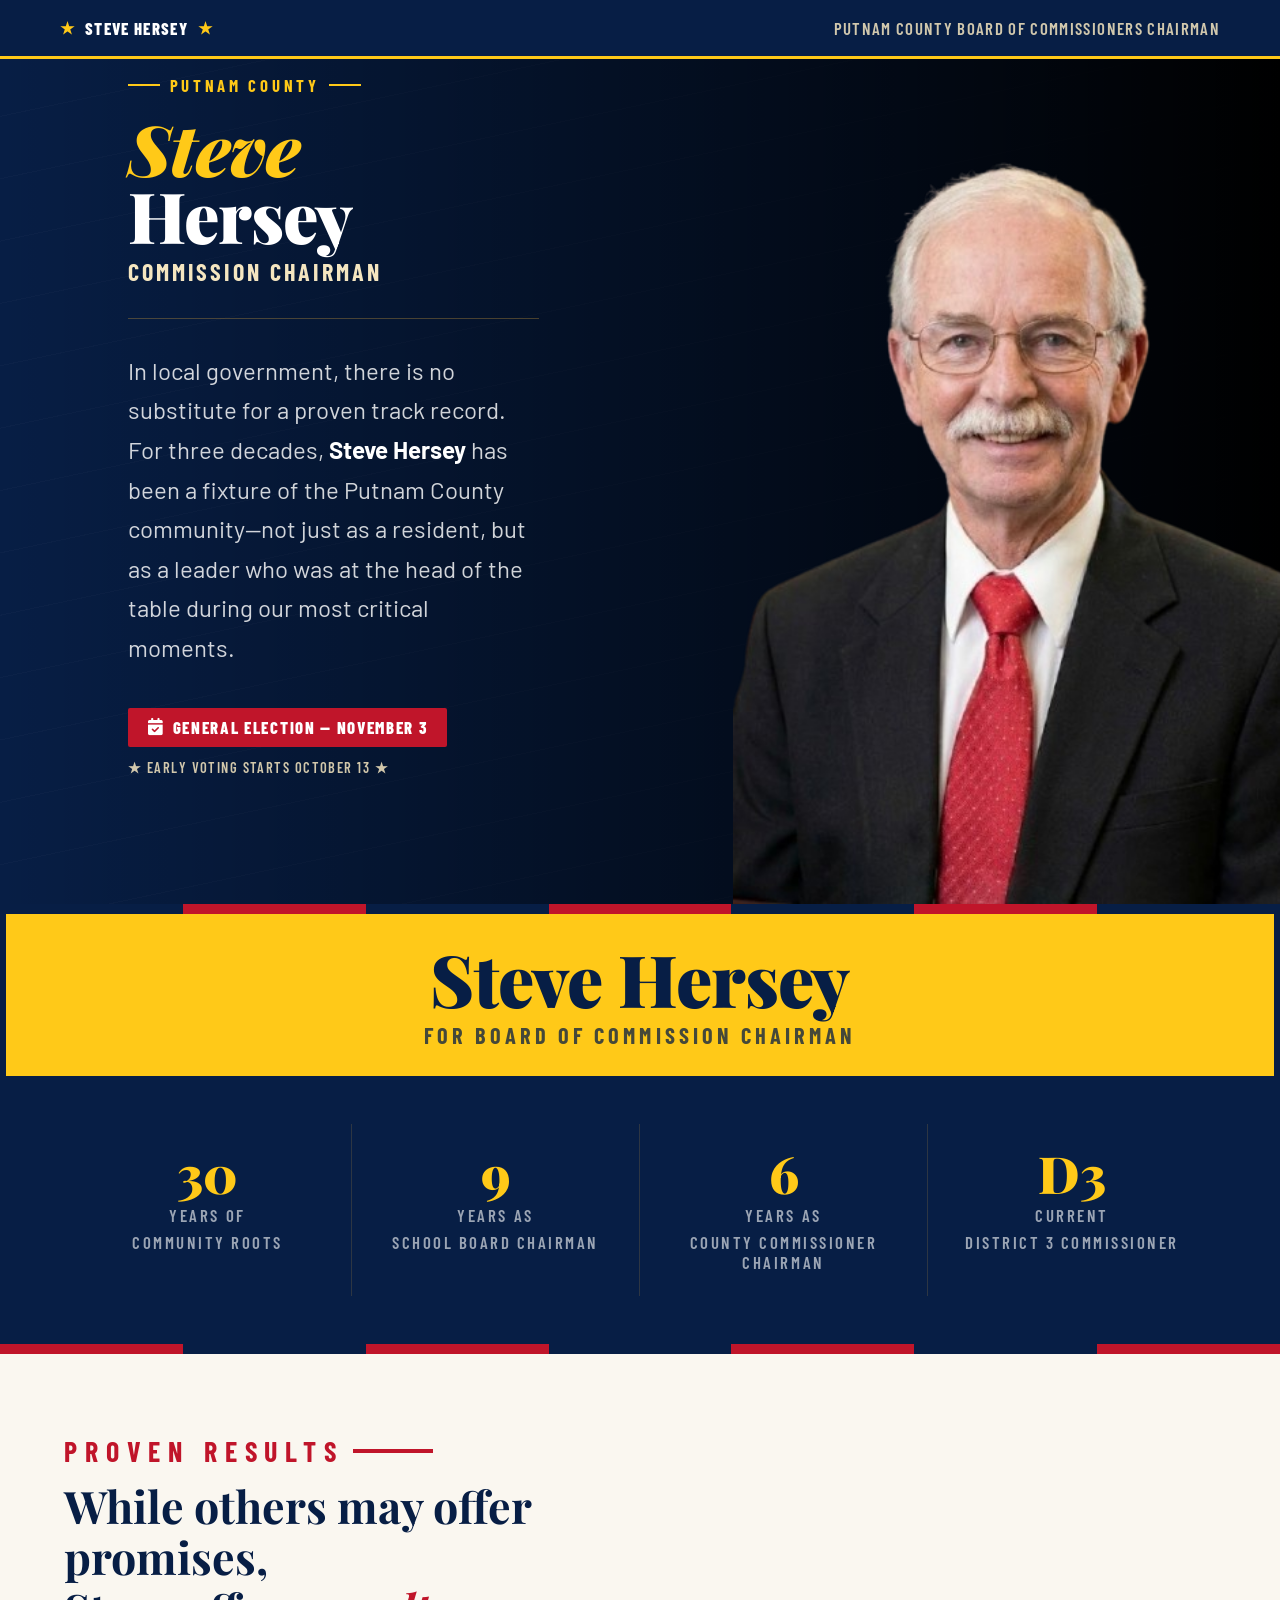
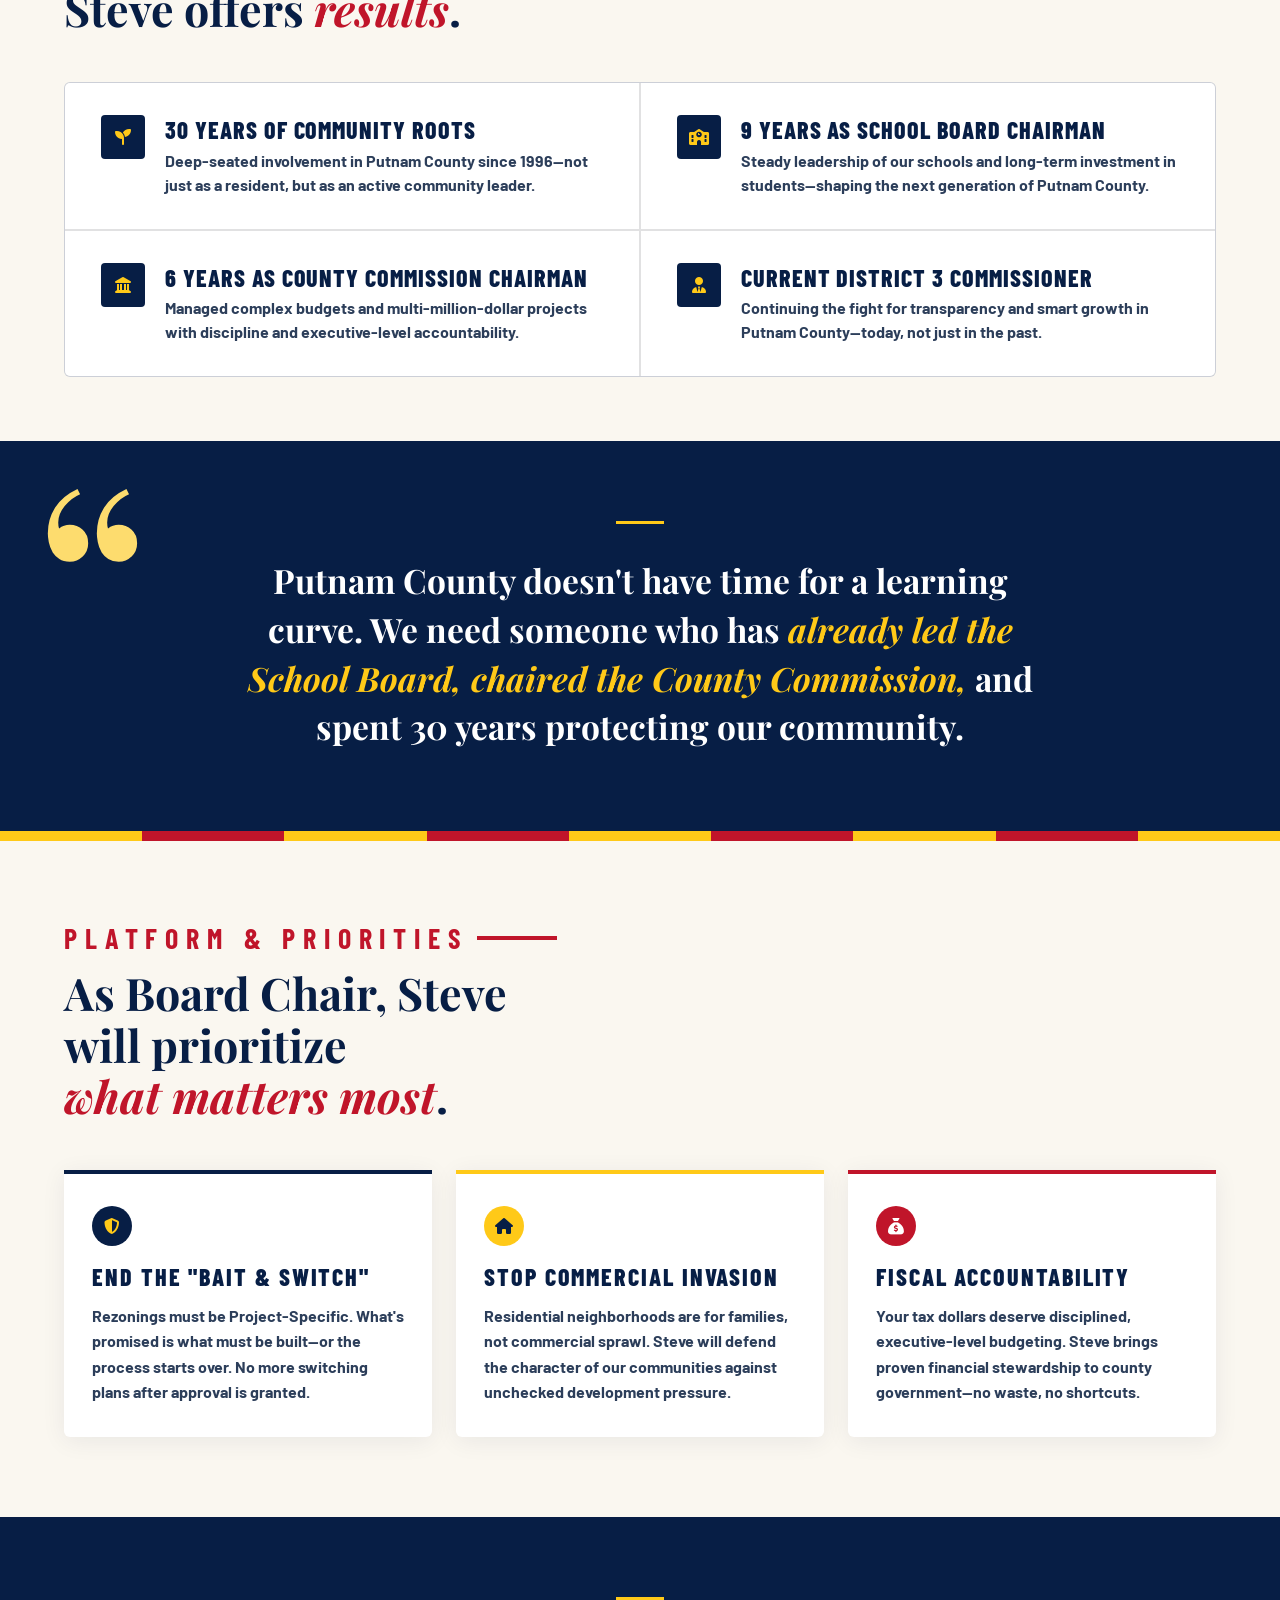
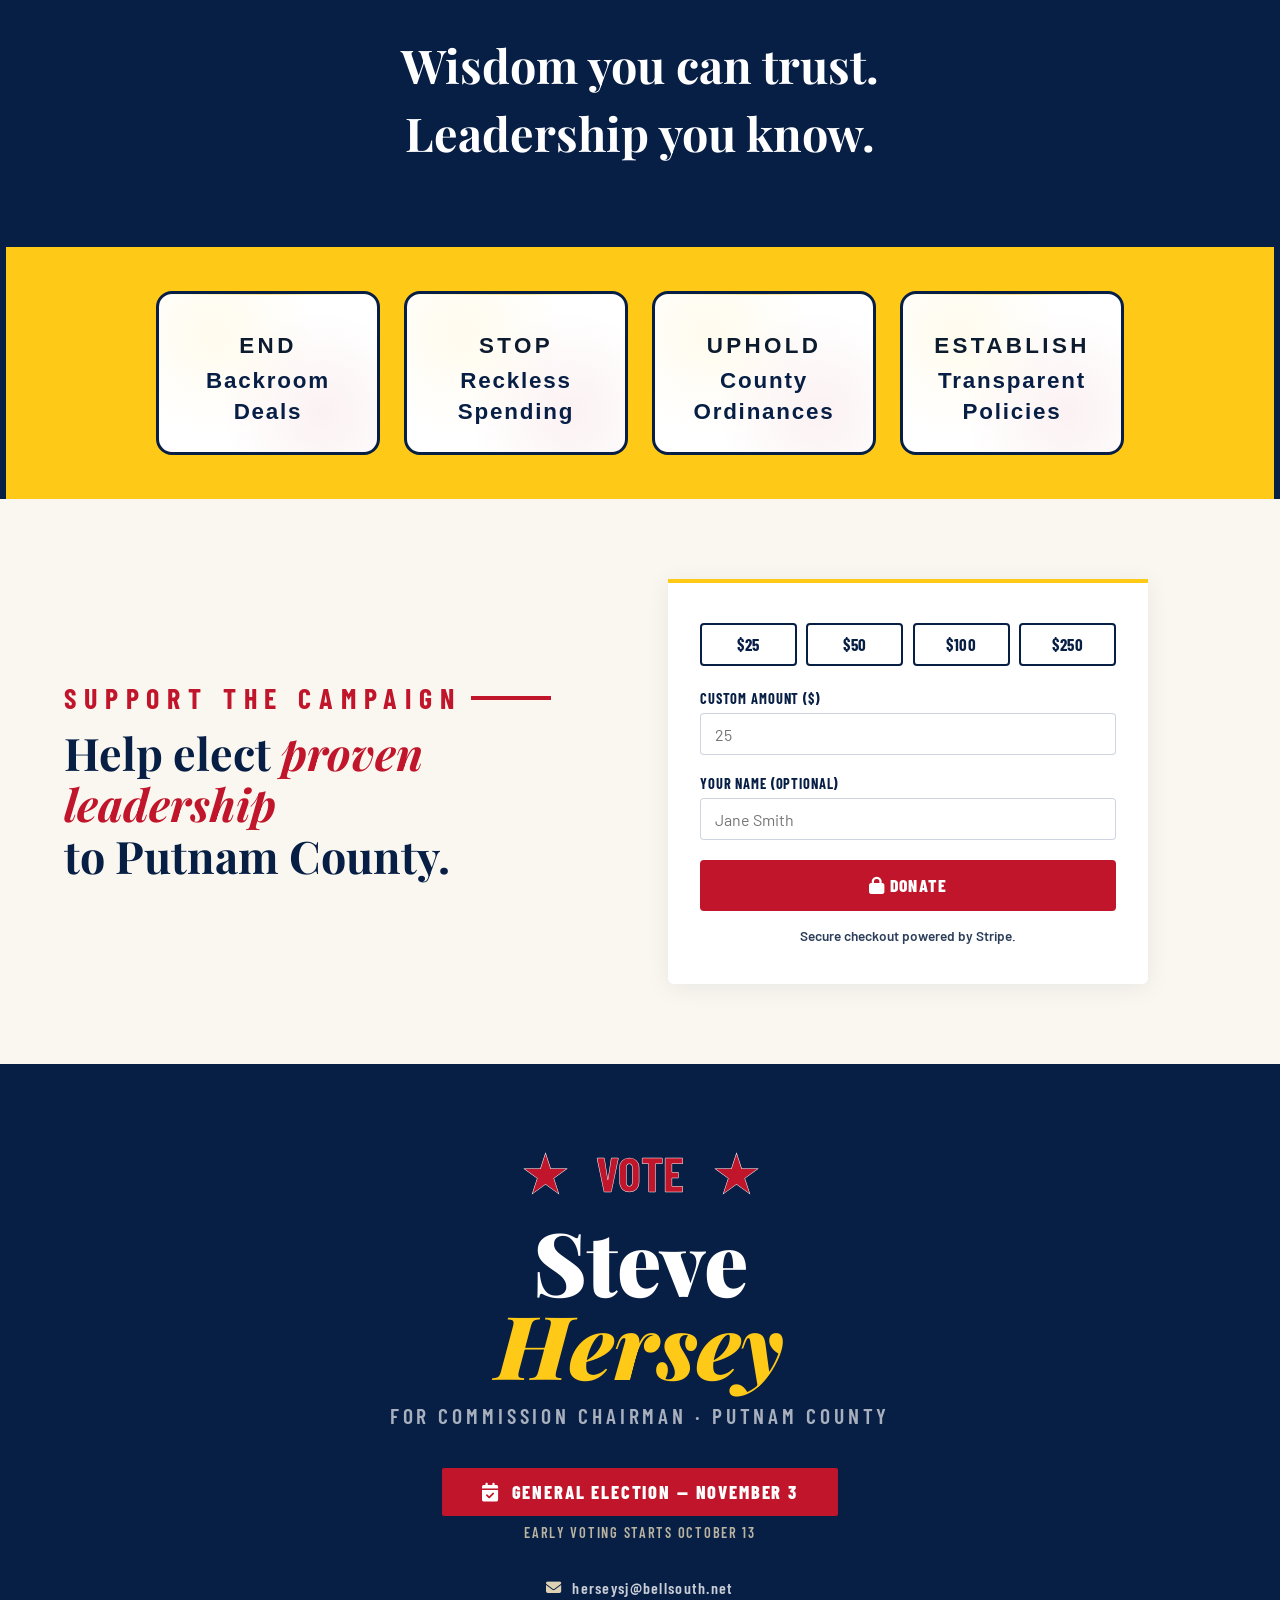
==== new.html @ 543b6a41 "testing payment" ====
<!doctype html>
<html lang="en">
	<head>
		<script async src="https://www.googletagmanager.com/gtag/js?id=G-61196KL711"></script>
		<script>
			window.dataLayer = window.dataLayer || [];
			function gtag() {
				dataLayer.push(arguments);
			}
			gtag("js", new Date());

			gtag("config", "G-61196KL711");
		</script>
		<meta charset="UTF-8" />
		<meta name="viewport" content="width=device-width, initial-scale=1.0" />
		<title>Vote Steve Hersey for Board of Commissioner</title>
		<link rel="canonical" href="https://www.votestevehersey.com/" />
		<link rel="icon" type="image/png" href="images/favicon.ico" />
		<link
			href="https://fonts.googleapis.com/css2?family=Playfair+Display:ital,wght@0,700;0,900;1,700&family=Barlow+Condensed:wght@400;600;700;800&family=Barlow:wght@400;500;600&display=swap"
			rel="stylesheet"
		/>
		<link href="https://cdnjs.cloudflare.com/ajax/libs/font-awesome/6.5.0/css/all.min.css" rel="stylesheet" />
		<link href="css/new-style.css" rel="stylesheet" />
	</head>
	<body>
		<nav class="v2-nav">
			<div class="v2-nav__inner">
				<div class="v2-nav__logo">
					<span class="v2-nav__star">★</span>
					Steve Hersey
					<span class="v2-nav__star">★</span>
				</div>
				<div class="v2-nav__tagline">Putnam County Board of Commissioners Chairman</div>
			</div>
		</nav>

		<header class="v2-hero">
			<div class="v2-hero__bg-stripes"></div>
			<div class="v2-hero__grid">
				<div class="v2-hero__content">
					<div class="v2-hero__eyebrow">Putnam County</div>
					<h1 class="v2-hero__name">
						<em>Steve</em>
						Hersey
					</h1>
					<p class="v2-hero__title">Commission Chairman</p>

					<p class="v2-hero__body">
						In local government, there is no substitute for a proven track record. For three decades,
						<strong>Steve Hersey</strong> has been a fixture of the Putnam County community—not just as a resident, but as a
						leader who was at the head of the table during our most critical moments.
					</p>

					<div class="v2-hero__cta-block">
						<div class="v2-hero__primary-date">
							<i class="fa-solid fa-calendar-check"></i>
							General Election — November 3
						</div>
						<span class="v2-hero__early-vote">★ Early Voting Starts October 13 ★</span>
					</div>
				</div>

				<div class="v2-hero__photo float-end">
					<img src="./images/hersey.png" alt="Steve Hersey" />
				</div>
			</div>
		</header>

		<div class="v2-stripe" aria-hidden="true">
			<span class="s-navy"></span>
			<span class="s-red"></span>
			<span class="s-navy"></span>
			<span class="s-red"></span>
			<span class="s-navy"></span>
			<span class="s-red"></span>
			<span class="s-navy"></span>
		</div>

		<section class="v2-banner">
			<div class="v2-banner__inner">
				<h2 class="v2-banner__name">Steve Hersey</h2>
				<span class="v2-banner__office">for Board of Commission Chairman</span>
			</div>
		</section>

		<section class="v2-stats stars-bg">
			<div class="container">
				<div class="v2-stats__grid">
					<div class="v2-stat">
						<span class="v2-stat__number">30</span>
						<span class="v2-stat__label">Years of</span><span class="v2-stat__label">Community Roots</span>
					</div>
					<div class="v2-stat">
						<span class="v2-stat__number">9</span>
						<span class="v2-stat__label">Years as</span>
						<span class="v2-stat__label">School Board Chairman</span>
					</div>
					<div class="v2-stat">
						<span class="v2-stat__number">6</span>
						<span class="v2-stat__label">Years as</span>
						<span class="v2-stat__label">County Commissioner Chairman</span>
					</div>
					<div class="v2-stat">
						<span class="v2-stat__number">D3</span>
						<span class="v2-stat__label">Current</span>
						<span class="v2-stat__label">District 3 Commissioner</span>
					</div>
				</div>
			</div>
		</section>

		<div class="v2-stripe" aria-hidden="true">
			<span class="s-red"></span>
			<span class="s-navy"></span>
			<span class="s-red"></span>
			<span class="s-navy"></span>
			<span class="s-red"></span>
			<span class="s-navy"></span>
			<span class="s-red"></span>
		</div>

		<section class="v2-track">
			<div class="container">
				<div class="v2-section-label">Proven Results</div>
				<h2 class="v2-section-heading">
					While others may offer promises,<br />
					Steve offers <em>results</em>.
				</h2>

				<div class="v2-track__list">
					<div class="v2-track__item">
						<div class="v2-track__icon">
							<i class="fa-solid fa-seedling"></i>
						</div>
						<div class="v2-track__text">
							<strong>30 Years of Community Roots</strong>
							<span
								>Deep-seated involvement in Putnam County since 1996—not just as a resident, but as an active community
								leader.</span
							>
						</div>
					</div>

					<div class="v2-track__item">
						<div class="v2-track__icon">
							<i class="fa-solid fa-school"></i>
						</div>
						<div class="v2-track__text">
							<strong>9 Years as School Board Chairman</strong>
							<span
								>Steady leadership of our schools and long-term investment in students—shaping the next generation of Putnam
								County.</span
							>
						</div>
					</div>

					<div class="v2-track__item">
						<div class="v2-track__icon">
							<i class="fa-solid fa-landmark"></i>
						</div>
						<div class="v2-track__text">
							<strong>6 Years as County Commission Chairman</strong>
							<span
								>Managed complex budgets and multi-million-dollar projects with discipline and executive-level
								accountability.</span
							>
						</div>
					</div>

					<div class="v2-track__item">
						<div class="v2-track__icon">
							<i class="fa-solid fa-user-tie"></i>
						</div>
						<div class="v2-track__text">
							<strong>Current District 3 Commissioner</strong>
							<span
								>Continuing the fight for transparency and smart growth in Putnam County—today, not just in the past.</span
							>
						</div>
					</div>
				</div>
			</div>
		</section>

		<section class="v2-pullquote">
			<div class="v2-pullquote__inner">
				<div class="v2-pullquote__rule"></div>
				<p class="v2-pullquote__text">
					Putnam County doesn't have time for a learning curve. We need someone who has
					<em>already led the School Board, chaired the County Commission,</em> and spent 30 years protecting our community.
				</p>
			</div>
		</section>

		<div class="v2-stripe" aria-hidden="true">
			<span class="s-gold"></span>
			<span class="s-red"></span>
			<span class="s-gold"></span>
			<span class="s-red"></span>
			<span class="s-gold"></span>
			<span class="s-red"></span>
			<span class="s-gold"></span>
			<span class="s-red"></span>
			<span class="s-gold"></span>
		</div>

		<section class="v2-priorities">
			<div class="container">
				<div class="v2-section-label">Platform &amp; Priorities</div>
				<h2 class="v2-section-heading">
					As Board Chair, Steve will prioritize<br />
					<em>what matters most</em>.
				</h2>

				<div class="v2-priorities__grid">
					<div class="v2-priority-card">
						<div class="v2-priority-card__icon">
							<i class="fa-solid fa-shield-halved"></i>
						</div>
						<h3 class="v2-priority-card__title">End the "Bait &amp; Switch"</h3>
						<p class="v2-priority-card__body">
							Rezonings must be <strong>Project-Specific.</strong> What's promised is what must be built—or the process starts
							over. No more switching plans after approval is granted.
						</p>
					</div>

					<div class="v2-priority-card">
						<div class="v2-priority-card__icon">
							<i class="fa-solid fa-house"></i>
						</div>
						<h3 class="v2-priority-card__title">Stop Commercial Invasion</h3>
						<p class="v2-priority-card__body">
							Residential neighborhoods are for families, not commercial sprawl. Steve will defend the character of our
							communities against unchecked development pressure.
						</p>
					</div>

					<div class="v2-priority-card">
						<div class="v2-priority-card__icon">
							<i class="fa-solid fa-sack-dollar"></i>
						</div>
						<h3 class="v2-priority-card__title">Fiscal Accountability</h3>
						<p class="v2-priority-card__body">
							Your tax dollars deserve disciplined, executive-level budgeting. Steve brings proven financial stewardship to
							county government—no waste, no shortcuts.
						</p>
					</div>
				</div>
			</div>
		</section>

		<section class="v2-pullquote hide-quote">
			<div class="v2-pullquote__inner">
				<div class="v2-pullquote__rule"></div>
				<p class="v2-pullquote__text" style="font-size: 35pt !important">
					Wisdom you can trust. <br />
					Leadership you know.
				</p>
			</div>
		</section>

		<section class="v2-banner">
			<div class="container">
				<div class="v2-poster-row__inner">
					<div class="v2-poster-card v2-poster-card--end">
						<span class="v2-poster-card__badge">END</span>
						<span class="v2-poster-card__text">Backroom</span>
						<span class="v2-poster-card__text">Deals</span>
					</div>

					<div class="v2-poster-card v2-poster-card--stop">
						<span class="v2-poster-card__badge">STOP</span>
						<span class="v2-poster-card__text">Reckless</span>
						<span class="v2-poster-card__text">Spending</span>
					</div>

					<div class="v2-poster-card v2-poster-card--uphold">
						<span class="v2-poster-card__badge">UPHOLD</span>
						<span class="v2-poster-card__text">County</span>
						<span class="v2-poster-card__text">Ordinances</span>
					</div>

					<div class="v2-poster-card v2-poster-card--establish">
						<span class="v2-poster-card__badge">ESTABLISH</span>
						<span class="v2-poster-card__text">Transparent</span>
						<span class="v2-poster-card__text">Policies</span>
					</div>
				</div>
			</div>
		</section>

		<section class="v2-donate" id="donate">
			<div class="container">
				<div class="v2-donate__grid">
					<div class="v2-donate__intro">
						<div class="v2-section-label">Support the Campaign</div>
						<h2 class="v2-section-heading">
							Help elect <em>proven leadership</em><br />
							to Putnam County.
						</h2>
					</div>

					<div class="v2-donate__card">
						<div id="donateStep1">
							<div class="v2-donate__presets">
								<button type="button" class="v2-donate__preset-btn preset-amount-btn" data-amount="25">$25</button>
								<button type="button" class="v2-donate__preset-btn preset-amount-btn" data-amount="50">$50</button>
								<button type="button" class="v2-donate__preset-btn preset-amount-btn" data-amount="100">$100</button>
								<button type="button" class="v2-donate__preset-btn preset-amount-btn" data-amount="250">$250</button>
							</div>

							<div class="v2-donate__field">
								<label for="donateAmount">Custom Amount ($)</label>
								<input type="number" id="donateAmount" min="1" max="10000" step="1" placeholder="25" />
							</div>
							<div class="v2-donate__field">
								<label for="donateName">Your Name (optional)</label>
								<input type="text" id="donateName" placeholder="Jane Smith" />
							</div>

							<button
								id="donateSubmitBtn"
								class="v2-donate__submit-btn"
								data-fallback-url="https://donate.stripe.com/test_3cI3cxfFf3EAbnu45y53O00"
							>
								<i class="fa-solid fa-lock"></i> Donate
							</button>
							<p class="v2-donate__note">Secure checkout powered by Stripe.</p>
						</div>

						<div id="donateStep2" class="is-hidden">
							<div id="payment-element" class="v2-donate__payment-element"></div>
							<button id="donateConfirmBtn" class="v2-donate__submit-btn">
								<i class="fa-solid fa-lock"></i> <span id="donateConfirmBtnLabel">Pay</span>
							</button>
							<div id="donatePaymentMessage" class="v2-donate__message"></div>
							<button type="button" id="donateChangeAmountBtn" class="v2-donate__link-btn">Change amount</button>
						</div>

						<div id="donateSuccess" class="is-hidden v2-donate__success">
							<i class="fa-solid fa-circle-check"></i>
							<p>Thank you for your donation!</p>
						</div>
					</div>
				</div>
			</div>
		</section>

		<footer class="v2-footer">
			<div class="v2-footer__inner">
				<div class="container">
					<div class="v2-footer__cta">
						<div class="v2-footer__vote-label">★ &nbsp; Vote &nbsp; ★</div>
						<h2 class="v2-footer__name">
							Steve<br />
							<em>Hersey</em>
						</h2>
						<p class="v2-footer__office">For Commission Chairman · Putnam County</p>
						<div class="v2-footer__dates">
							<span class="v2-footer__primary">
								<i class="fa-solid fa-calendar-check"></i>&nbsp; General Election — November 3
							</span>
							<span class="v2-footer__early">Early Voting Starts October 13</span>
						</div>
						<div class="v2-footer__email">
							<i class="fa-solid fa-envelope"></i>
							<a href="mailto:herseysj@bellsouth.net">herseysj@bellsouth.net</a>
						</div>
					</div>
				</div>
			</div>
		</footer>

		<script>
			(function setupDonateHandler() {
				const STRIPE_PUBLISHABLE_KEY =
					"pk_test_51TwSeBRw28WqHOPyUBbMjTasmY6xkimfW6qmufkid8ay2IDIoOQDoGxNtoXDP2F8k7WtY0F9QVBRk4ebejcQrqo300kB28IACs";
				const RESET_DELAY_MS = 20000;
				const MAX_AMOUNT_DOLLARS = 10000;

				const isLocal = ["127.0.0.1", "localhost"].includes(window.location.hostname);
				const BACKEND_BASE_URL = isLocal ? "http://127.0.0.1:7070" : "https://api.votestevehersey.com";
				const CANDIDATE_PATH = "/api/candidate-b/create-payment-intent";
				const REQUEST_TIMEOUT_MS = 4000;

				const amountInput = document.getElementById("donateAmount");
				const nameInput = document.getElementById("donateName");
				const submitBtn = document.getElementById("donateSubmitBtn");
				const step1 = document.getElementById("donateStep1");
				const step2 = document.getElementById("donateStep2");
				const successEl = document.getElementById("donateSuccess");
				const confirmBtn = document.getElementById("donateConfirmBtn");
				const confirmBtnLabel = document.getElementById("donateConfirmBtnLabel");
				const messageEl = document.getElementById("donatePaymentMessage");
				const paymentElementMount = document.getElementById("payment-element");
				const changeAmountBtn = document.getElementById("donateChangeAmountBtn");

				if (!amountInput || !submitBtn || !step1 || !step2) {
					return;
				}

				amountInput.addEventListener("keydown", function (e) {
					if (e.key === "-" || e.key === "+" || e.key === "e" || e.key === "E") {
						e.preventDefault();
					}
				});

				amountInput.addEventListener("input", function () {
					if (amountInput.value === "") return;
					const val = parseFloat(amountInput.value);
					if (isNaN(val)) return;
					if (val < 0) {
						amountInput.value = 0;
					} else if (val > MAX_AMOUNT_DOLLARS) {
						amountInput.value = MAX_AMOUNT_DOLLARS;
					}
				});

				let stripe;
				let elements;

				function goToFallback() {
					const fallbackUrl = submitBtn.getAttribute("data-fallback-url");
					if (fallbackUrl) {
						window.location.href = fallbackUrl;
					}
				}

				function loadStripeJs() {
					return new Promise(function (resolve, reject) {
						if (window.Stripe) {
							resolve();
							return;
						}
						const script = document.createElement("script");
						script.src = "https://js.stripe.com/v3/";
						script.onload = resolve;
						script.onerror = reject;
						document.head.appendChild(script);
					});
				}

				function cancelPayment() {
					if (messageEl) messageEl.textContent = "";
					if (paymentElementMount) paymentElementMount.innerHTML = "";
					if (confirmBtn) confirmBtn.disabled = false;
					stripe = undefined;
					elements = undefined;
					step2.classList.add("is-hidden");
					step1.classList.remove("is-hidden");
				}

				if (changeAmountBtn) {
					changeAmountBtn.addEventListener("click", cancelPayment);
				}

				function resetForm() {
					amountInput.value = "";
					if (nameInput) nameInput.value = "";
					if (messageEl) messageEl.textContent = "";
					if (paymentElementMount) paymentElementMount.innerHTML = "";
					if (confirmBtn) confirmBtn.disabled = false;
					stripe = undefined;
					elements = undefined;
					successEl.classList.add("is-hidden");
					step2.classList.add("is-hidden");
					step1.classList.remove("is-hidden");
				}

				async function startPayment(dollars) {
					if (isNaN(dollars) || dollars < 1) {
						amountInput.focus();
						return;
					}
					if (dollars > MAX_AMOUNT_DOLLARS) {
						dollars = MAX_AMOUNT_DOLLARS;
					}
					amountInput.value = dollars;

					if (!step2.classList.contains("is-hidden")) {
						cancelPayment();
					}

					const amountCents = Math.round(dollars * 100);

					const originalHtml = submitBtn.innerHTML;
					submitBtn.disabled = true;
					submitBtn.innerHTML = "Loading...";

					const controller = new AbortController();
					const timeoutId = setTimeout(() => controller.abort(), REQUEST_TIMEOUT_MS);

					try {
						await loadStripeJs();

						const response = await fetch(BACKEND_BASE_URL + CANDIDATE_PATH, {
							method: "POST",
							headers: { "Content-Type": "application/json" },
							body: JSON.stringify({
								amountCents: amountCents,
								donorName: nameInput ? nameInput.value : undefined,
							}),
							signal: controller.signal,
						});

						clearTimeout(timeoutId);

						if (!response.ok) {
							throw new Error("Backend responded with " + response.status);
						}

						const data = await response.json();
						if (!data.clientSecret) {
							throw new Error("No clientSecret in response");
						}

						stripe = window.Stripe(STRIPE_PUBLISHABLE_KEY);
						elements = stripe.elements({ clientSecret: data.clientSecret });
						const paymentElement = elements.create("payment");
						paymentElement.mount("#payment-element");

						confirmBtnLabel.textContent = "Pay $" + dollars.toFixed(2);
						step1.classList.add("is-hidden");
						step2.classList.remove("is-hidden");
					} catch (err) {
						clearTimeout(timeoutId);
						console.warn("Donation backend unavailable, falling back to static link:", err);
						goToFallback();
					} finally {
						submitBtn.disabled = false;
						submitBtn.innerHTML = originalHtml;
					}
				}

				document.querySelectorAll(".preset-amount-btn").forEach(function (btn) {
					btn.addEventListener("click", function () {
						startPayment(parseFloat(btn.getAttribute("data-amount")));
					});
				});

				submitBtn.addEventListener("click", function (e) {
					e.preventDefault();
					startPayment(parseFloat(amountInput.value));
				});

				if (confirmBtn) {
					confirmBtn.addEventListener("click", async function (e) {
						e.preventDefault();
						if (!stripe || !elements) return;

						confirmBtn.disabled = true;
						messageEl.textContent = "";

						const { error, paymentIntent } = await stripe.confirmPayment({
							elements: elements,
							redirect: "if_required",
							confirmParams: {
								return_url: window.location.href,
							},
						});

						if (error) {
							messageEl.textContent = error.message || "Payment failed. Please check your card details and try again.";
							confirmBtn.disabled = false;
							return;
						}

						if (paymentIntent && paymentIntent.status === "succeeded") {
							step2.classList.add("is-hidden");
							successEl.classList.remove("is-hidden");
							setTimeout(resetForm, RESET_DELAY_MS);
						} else {
							confirmBtn.disabled = false;
						}
					});
				}
			})();
		</script>
	</body>
</html>
---- css/new-style.css ----
@import url("https://fonts.googleapis.com/css2?family=Playfair+Display:ital,wght@0,700;0,900;1,700&family=Barlow+Condensed:wght@400;600;700;800&family=Barlow:wght@400;500;600&display=swap");

/* ─── TOKENS ─────────────────────────────────────────── */
:root {
	--navy: #071e45;
	--navy-mid: #0d2f6b;
	--navy-light: #163a80;
	--gold: #ffc918;
	--gold-bright: #ffc918;
	--gold-pale: #f5e6c0;
	--red: #c0152a;
	--red-dark: #8b0e1e;
	--cream: #faf7f0;
	--white: #ffffff;
	--text-dark: #0d1b2e;
	--text-mid: #2c3e5a;
}

/* ─── RESET / BASE ───────────────────────────────────── */
*,
*::before,
*::after {
	box-sizing: border-box;
	margin: 0;
	padding: 0;
	min-width: 0;
}
html {
	scroll-behavior: smooth;
	font-size: 16px;
	overflow-x: clip;
	width: 100%;
	max-width: 100vw;
}

body {
	font-family: "Barlow", sans-serif;
	background: var(--cream);
	color: var(--text-dark);
	overflow-x: clip;
	width: 100%;
	max-width: 100vw;
}

header {
	margin-bottom: 0.5rem;
}

img {
	max-width: 100%;
	display: block;
}
a {
	text-decoration: none;
	color: inherit;
}

/* ─── UTILITY ────────────────────────────────────────── */
.container {
	width: 90%;
	max-width: 1200px;
	margin: 0 auto;
}

.is-hidden {
	display: none !important;
}

/* ─── NAV ────────────────────────────────────────────── */
.v2-nav {
	position: sticky;
	top: 0;
	z-index: 1000;
	background: var(--navy);
	border-bottom: 3px solid var(--gold);
}

.v2-nav__inner {
	display: flex;
	align-items: center;
	justify-content: space-between;
	height: 3.5rem;
	padding: 0 1.25rem;
	max-width: 1200px;
	margin: 0 auto;
}

.v2-nav__logo {
	font-family: "Barlow Condensed", sans-serif;
	font-weight: 800;
	font-size: 1.05rem;
	letter-spacing: 0.08em;
	text-transform: uppercase;
	color: var(--white);
	display: flex;
	align-items: center;
	gap: 0.6rem;
}

.v2-nav__star {
	color: var(--gold-bright);
	font-size: 1rem;
}

.v2-nav__tagline {
	font-family: "Barlow Condensed", sans-serif;
	font-size: 1.05rem;
	font-weight: 600;
	letter-spacing: 0.08em;
	text-transform: uppercase;
	color: var(--gold-pale);
	opacity: 0.85;
}

/* ─── HERO ───────────────────────────────────────────── */
.v2-hero {
	background: var(--navy);
	position: relative;
	overflow: hidden;
	max-height: 130vh;
	display: flex;
	align-items: stretch;
	margin-bottom: 0;
}

.v2-hero__bg-stripes {
	position: absolute;
	inset: 0;
	background: repeating-linear-gradient(
		-12deg,
		transparent,
		transparent 60px,
		rgba(255, 255, 255, 0.02) 60px,
		rgba(255, 255, 255, 0.02) 61px
	);
	pointer-events: none;
}

.v2-hero__grid {
	display: grid;
	grid-template-columns: 1fr 1.15fr;
	width: 100%;
	position: relative;
	z-index: 1;
	background: linear-gradient(to right, var(--navy) 0%, transparent 0%, #000 100%);
}

.v2-hero__content {
	padding: 1rem 3.5rem 8rem 8rem;
	display: flex;
	flex-direction: column;
	justify-content: center;
	position: relative;
}

.v2-hero__eyebrow {
	font-family: "Barlow Condensed", sans-serif;
	font-size: 1.05rem;
	font-weight: 700;
	letter-spacing: 0.22em;
	text-transform: uppercase;
	color: var(--gold-bright);
	margin-bottom: 1.25rem;
	display: flex;
	align-items: center;
	gap: 0.6rem;
}

.v2-hero__eyebrow::before,
.v2-hero__eyebrow::after {
	content: "";
	display: block;
	width: 2rem;
	height: 2px;
	background: var(--gold);
}

.v2-hero__name {
	font-family: "Playfair Display", serif;
	font-weight: 900;
	font-size: clamp(3rem, 5.5vw, 5.5rem);
	line-height: 0.95;
	color: var(--white);
	letter-spacing: -0.01em;
	margin-bottom: 0.5rem;
}

.v2-hero__name em {
	color: var(--gold-bright);
	font-style: italic;
}

.v2-hero__title {
	font-family: "Barlow Condensed", sans-serif;
	font-weight: 700;
	font-size: clamp(1rem, 2vw, 1.5rem);
	letter-spacing: 0.12em;
	text-transform: uppercase;
	color: var(--gold-pale);
	margin-bottom: 2rem;
	padding-bottom: 2rem;
	border-bottom: 1px solid rgba(201, 151, 58, 0.35);
}

.v2-hero__body {
	font-size: 1.5rem;
	line-height: 1.65;
	color: rgba(255, 255, 255, 0.82);
	max-width: 480px;
}

.v2-hero__body strong {
	color: var(--white);
}

.v2-hero__cta-block {
	margin-top: 2.5rem;
	display: flex;
	flex-direction: column;
	gap: 0.75rem;
}

.v2-hero__primary-date {
	font-family: "Barlow Condensed", sans-serif;
	font-weight: 800;
	font-size: 1.05rem;
	letter-spacing: 0.1em;
	text-transform: uppercase;
	color: var(--white);
	background: var(--red);
	display: inline-flex;
	align-items: center;
	gap: 0.5rem;
	padding: 0.6rem 1.25rem;
	border-radius: 2px;
	width: fit-content;
}

.v2-hero__early-vote {
	font-family: "Barlow Condensed", sans-serif;
	font-size: 0.9rem;
	font-weight: 600;
	letter-spacing: 0.1em;
	text-transform: uppercase;
	color: var(--gold-pale);
	opacity: 0.85;
}

.v2-hero__photo {
	position: relative;
	justify-self: end;
	padding-top: 0;
}

.v2-hero__photo::before {
	content: "";
	position: absolute;
	inset: 0;
	z-index: 1;
}

.v2-hero__photo img {
	width: auto;
	min-height: 120vh;
	max-height: 120vh;
	object-fit: contain;
	object-position: center top;
}

.v2-hero__photo-bar {
	position: absolute;
	bottom: 120px;
	left: 0;
	right: 0;
	height: 4px;
	background: linear-gradient(90deg, transparent, var(--gold), var(--gold-bright), transparent);
	z-index: 3;
}

/* ─── STRIPE BAR ─────────────────────────────────────── */
.v2-stripe {
	display: flex;
	height: 10px;
}

.v2-stripe span {
	flex: 1;
}

.v2-stripe .s-navy {
	background: var(--navy);
}
.v2-stripe .s-gold {
	background: var(--gold);
}
.v2-stripe .s-red {
	background: var(--red);
}
.v2-stripe .s-white {
	background: var(--white);
}

/* ─── NAME BANNER ────────────────────────────────────── */
.v2-banner {
	background: var(--gold);
	padding: 1.75rem 0;
	overflow: hidden;
	position: relative;
}

.v2-banner::before,
.v2-banner::after {
	content: "";
	position: absolute;
	top: 0;
	bottom: 0;
	width: 6px;
	background: var(--navy);
}
.v2-banner::before {
	left: 0;
}
.v2-banner::after {
	right: 0;
}

.v2-banner__inner {
	display: flex;
	justify-content: center;
	flex-wrap: wrap;
	gap: 0.5rem 1.5rem;
	text-align: center;
	padding: 0 2rem;
	flex-direction: column;
	align-items: center;
}

.v2-banner__name {
	font-family: "Playfair Display", serif;
	font-weight: 900;
	font-size: clamp(2rem, 6vw, 4.5rem);
	color: var(--navy);
	line-height: 1;
	letter-spacing: -0.01em;
}

.v2-banner__office {
	font-family: "Barlow Condensed", sans-serif;
	font-weight: 700;
	font-size: clamp(0.9rem, 2.5vw, 1.4rem);
	letter-spacing: 0.18em;
	text-transform: uppercase;
	color: var(--navy);
	opacity: 0.75;
	align-self: center;
}

/* ─── STATS STRIP ────────────────────────────────────── */
.v2-stats {
	background: var(--navy);
	padding: 3rem 0;
}

.v2-stats__grid {
	display: grid;
	grid-template-columns: repeat(4, 1fr);
	gap: 0;
}

.v2-stat {
	padding: 1.5rem 2rem;
	text-align: center;
	border-right: 1px solid rgba(201, 151, 58, 0.2);
	position: relative;
}

.v2-stat:last-child {
	border-right: none;
}

.v2-stat__number {
	font-family: "Playfair Display", serif;
	font-weight: 900;
	font-size: clamp(2.5rem, 4vw, 3.75rem);
	color: var(--gold-bright);
	line-height: 1;
	display: block;
}

.v2-stat__label {
	font-family: "Barlow Condensed", sans-serif;
	font-weight: 600;
	font-size: 1.05rem;
	letter-spacing: 0.15em;
	text-transform: uppercase;
	color: rgba(255, 255, 255, 0.6);
	margin-top: 0.4rem;
	display: block;
}

/* ─── TRACK RECORD SECTION ───────────────────────────── */
.v2-track {
	background: var(--cream);
	padding: 5rem 0 4rem;
}

.v2-section-label {
	font-family: "Barlow Condensed", sans-serif;
	font-weight: 700;
	font-size: 1.75rem;
	letter-spacing: 0.28em;
	text-transform: uppercase;
	color: var(--red);
	margin-bottom: 0.75rem;
	display: flex;
	align-items: center;
	gap: 0.6rem;
}

.v2-section-label::after {
	content: "";
	flex: 1;
	height: 4px;
	background: var(--red);
	max-width: 80px;
}

.v2-section-heading {
	font-family: "Playfair Display", serif;
	font-weight: 700;
	font-size: clamp(1.8rem, 3.5vw, 3rem);
	color: var(--navy);
	line-height: 1.15;
	margin-bottom: 3rem;
	max-width: 500px;
}

.v2-section-heading em {
	color: var(--red);
	font-style: italic;
}

.v2-track__list {
	display: grid;
	grid-template-columns: repeat(2, 1fr);
	gap: 1.5px;
	background: rgba(11, 47, 107, 0.1);
	border: 1.5px solid rgba(11, 47, 107, 0.1);
	border-radius: 6px;
	overflow: hidden;
}

.v2-track__item {
	background: var(--white);
	padding: 2rem 2.25rem;
	display: flex;
	gap: 1.25rem;
	align-items: flex-start;
	transition: background 0.2s ease;
}

.v2-track__item:hover {
	background: #f0f4ff;
}

.v2-track__icon {
	flex-shrink: 0;
	width: 2.75rem;
	height: 2.75rem;
	background: var(--navy);
	border-radius: 4px;
	display: flex;
	align-items: center;
	justify-content: center;
	color: var(--gold-bright);
	font-size: 1rem;
}

.v2-track__text strong {
	display: block;
	font-family: "Barlow Condensed", sans-serif;
	font-weight: 800;
	font-size: 1.5rem;
	letter-spacing: 0.04em;
	text-transform: uppercase;
	color: var(--navy);
	margin-bottom: 0.3rem;
}

.v2-track__text span {
	font-size: 1rem;
	line-height: 1.5;
	font-weight: bold;
	color: var(--text-mid);
}

/* ─── PULLQUOTE BAND ─────────────────────────────────── */
.v2-pullquote {
	background: var(--navy);
	position: relative;
	overflow: hidden;
	padding: 5rem 0;
}

.v2-pullquote:not(.hide-quote)::before {
	content: "\201C";
	position: absolute;
	top: -0.5rem;
	left: 2rem;
	font-family: "Playfair Display", serif;
	font-size: 18rem;
	line-height: 1;
	color: #fddc6e;
	pointer-events: none;
	user-select: none;
}

.v2-pullquote__inner {
	max-width: 860px;
	margin: 0 auto;
	padding: 0 2rem;
	text-align: center;
	position: relative;
	z-index: 1;
}

.v2-pullquote__rule {
	width: 3rem;
	height: 3px;
	background: var(--gold);
	margin: 0 auto 2rem;
}

.v2-pullquote__text {
	font-family: "Playfair Display", serif;
	font-weight: 700;
	font-size: clamp(1.25rem, 2.8vw, 2.1rem);
	line-height: 1.45;
	color: var(--white);
}

.v2-pullquote__text em {
	color: var(--gold-bright);
	font-style: italic;
}

/* ─── PRIORITIES SECTION ─────────────────────────────── */
.v2-priorities {
	background: var(--cream);
	padding: 5rem 0;
}

.v2-priorities__grid {
	display: grid;
	grid-template-columns: repeat(3, 1fr);
	gap: 1.5rem;
}

.v2-priority-card {
	background: var(--white);
	border-top: 4px solid var(--navy);
	padding: 2rem 1.75rem;
	border-radius: 0 0 6px 6px;
	box-shadow: 0 4px 24px rgba(7, 30, 69, 0.07);
	transition:
		transform 0.2s ease,
		box-shadow 0.2s ease;
}

.v2-priority-card:hover {
	transform: translateY(-4px);
	box-shadow: 0 12px 40px rgba(7, 30, 69, 0.13);
}

.v2-priority-card:nth-child(2) {
	border-top-color: var(--gold);
}

.v2-priority-card:nth-child(3) {
	border-top-color: var(--red);
}

.v2-priority-card__icon {
	width: 2.5rem;
	height: 2.5rem;
	border-radius: 50%;
	display: flex;
	align-items: center;
	justify-content: center;
	font-size: 1rem;
	margin-bottom: 1rem;
	background: var(--navy);
	color: var(--gold-bright);
}

.v2-priority-card:nth-child(2) .v2-priority-card__icon {
	background: var(--gold);
	color: var(--navy);
}

.v2-priority-card:nth-child(3) .v2-priority-card__icon {
	background: var(--red);
	color: var(--white);
}

.v2-priority-card__title {
	font-family: "Barlow Condensed", sans-serif;
	font-weight: 800;
	font-size: 1.5rem;
	letter-spacing: 0.08em;
	text-transform: uppercase;
	color: var(--navy);
	margin-bottom: 0.75rem;
}

.v2-priority-card__body {
	font-size: 1rem;
	line-height: 1.6;
	font-weight: bold;
	color: var(--text-mid);
}

/* ─── FOOTER ─────────────────────────────────────────── */
.v2-footer {
	background: var(--navy);
	position: relative;
	overflow: hidden;
}

.v2-footer__inner {
	position: relative;
	z-index: 1;
	padding: 5rem 0 3rem;
}

.v2-footer__cta {
	text-align: center;
	max-width: 700px;
	margin: 0 auto;
}

.v2-footer__vote-label {
	font-family: "Barlow Condensed", sans-serif;
	font-weight: 700;
	font-size: 3rem;
	text-transform: uppercase;
	color: var(--red);
	-webkit-text-stroke: 0.5px white;
	margin-bottom: 1rem;
}

.v2-footer__name {
	font-family: "Playfair Display", serif;
	font-weight: 900;
	font-size: clamp(2.5rem, 7vw, 5.5rem);
	line-height: 0.95;
	color: var(--white);
	margin-bottom: 1rem;
}

.v2-footer__name em {
	display: block;
	color: var(--gold-bright);
	font-style: italic;
}

.v2-footer__office {
	font-family: "Barlow Condensed", sans-serif;
	font-weight: 600;
	font-size: clamp(1rem, 2.5vw, 1.35rem);
	letter-spacing: 0.18em;
	text-transform: uppercase;
	color: rgba(255, 255, 255, 0.65);
	margin-bottom: 2.5rem;
}

.v2-footer__dates {
	display: flex;
	flex-direction: column;
	align-items: center;
	gap: 0.5rem;
}

.v2-footer__primary {
	background: var(--red);
	color: var(--white);
	font-family: "Barlow Condensed", sans-serif;
	font-weight: 800;
	font-size: 1.15rem;
	letter-spacing: 0.1em;
	text-transform: uppercase;
	padding: 0.8rem 2.5rem;
	border-radius: 2px;
	display: inline-block;
}

.v2-footer__early {
	font-family: "Barlow Condensed", sans-serif;
	font-weight: 600;
	font-size: 0.9rem;
	letter-spacing: 0.12em;
	text-transform: uppercase;
	color: var(--gold-pale);
	opacity: 0.75;
}

.v2-footer__disclaimer {
	font-size: 0.75rem;
	color: rgba(255, 255, 255, 0.35);
	letter-spacing: 0.04em;
	font-family: "Barlow Condensed", sans-serif;
	font-weight: 600;
	text-transform: uppercase;
}

.content-card-square {
	border: 0.35rem solid var(--section-border-color) !important;
	border-radius: 1rem;
	background: #fff;
	width: 12rem;
	height: 12rem;
	margin-left: auto;
	margin-right: auto;
}

.content-card {
	background: #fff;
	border-radius: 1rem;
	border: 2px solid rgba(11, 47, 107, 0.12);
}

/* ─── POSTER ROW ─────────────────────────────────────── */
.v2-poster-row {
	padding: 4rem 0;
	background: linear-gradient(135deg, rgba(7, 30, 69, 0.03) 0%, transparent 50%);
}

.v2-poster-row__inner {
	display: flex;
	flex-wrap: nowrap;
	gap: 1.5rem;
	justify-content: center;
	align-items: stretch;
	padding: 1rem 0;
	overflow-x: auto;
	-webkit-overflow-scrolling: touch;
}

.v2-poster-row__inner::-webkit-scrollbar {
	display: none;
}

.v2-poster-card {
	flex: 0 0 14rem;
	background: var(--white);
	border: 3px solid var(--navy);
	border-radius: 1rem;
	position: relative;
	display: flex;
	flex-direction: column;
	justify-content: center;
	align-items: center;
	text-align: center;
	padding: 2rem 1rem 1.5rem;
	transition: all 0.3s cubic-bezier(0.25, 0.46, 0.45, 0.94);
	overflow: hidden;
	font-family: "Barlow Condensed", sans-serif;
}

.v2-poster-card::before {
	content: "";
	position: absolute;
	top: 0;
	left: 0;
	right: 0;
	height: 1px;
	background: linear-gradient(90deg, transparent, var(--gold), transparent);
	opacity: 0.5;
}

.v2-poster-card::after {
	content: "";
	position: absolute;
	inset: 0;
	background-image:
		radial-gradient(circle at 25% 25%, rgba(255, 201, 24, 0.08) 0%, transparent 50%),
		radial-gradient(circle at 75% 75%, rgba(192, 21, 42, 0.06) 0%, transparent 50%);
	pointer-events: none;
}

.v2-poster-card:hover {
	transform: translateY(-12px) scale(1.02);
	border: 3px solid var(--navy);
}

.v2-poster-card__ribbon {
	position: absolute;
	top: -1.5rem;
	left: 50%;
	transform: translateX(-50%) rotate(-3deg);
	width: 8rem;
	height: 2.5rem;
	border-radius: 0 0 1rem 1rem;
	z-index: 2;
	box-shadow: 0 4px 12px rgba(0, 0, 0, 0.15);
}

.v2-poster-card__ribbon--red {
	background: linear-gradient(135deg, var(--red) 0%, var(--red-dark) 100%);
}

.v2-poster-card__ribbon--navy {
	background: linear-gradient(135deg, var(--navy) 0%, var(--navy-mid) 100%);
}

.v2-poster-card__ribbon--gold {
	background: linear-gradient(135deg, var(--gold) 0%, var(--gold-bright) 100%);
}

.v2-poster-card__icon {
	font-size: 2.75rem;
	margin-bottom: 1rem;
	color: var(--red);
	filter: drop-shadow(0 2px 4px rgba(192, 21, 42, 0.3));
	z-index: 1;
	position: relative;
}

.v2-poster-card__badge {
	font-weight: 900;
	font-size: 1.4rem;
	letter-spacing: 0.15em;
	text-transform: uppercase;
	padding: 0.4rem 1rem;
	border-radius: 0.5rem;
	position: relative;
	z-index: 1;
	font-family: Arial, Helvetica, sans-serif;
}

.v2-poster-card__text {
	font-weight: 600;
	font-size: 1.4rem;
	letter-spacing: 0.08em;
	color: var(--navy);
	line-height: 1.25;
	margin: 0.1rem 0;
	position: relative;
	z-index: 1;
	font-family: Arial, Helvetica, sans-serif;
}

.v2-footer__email {
	margin-top: 2rem;
	display: inline-flex;
	align-items: center;
	gap: 0.6rem;
	font-family: "Barlow Condensed", sans-serif;
	font-size: 1rem;
	font-weight: 600;
	letter-spacing: 0.08em;
	color: rgba(255, 255, 255, 0.78);
	padding: 0.35rem 0;
	border-bottom: 1px solid var(--gold);
	transition:
		color 0.2s ease,
		border-color 0.2s ease,
		opacity 0.2s ease;
}

.v2-footer__email i {
	color: var(--gold-pale);
	opacity: 0.9;
	font-size: 0.95rem;
}

.v2-footer__email a {
	color: inherit;
	text-decoration: none;
}

.v2-footer__email:hover {
	color: var(--white);
	border-bottom-color: var(--gold);
}

.v2-footer__email:hover i {
	color: var(--gold-bright);
}

/* ─── DONATE SECTION ─────────────────────────────────── */
.v2-donate {
	background: var(--cream);
	padding: 5rem 0;
}

.v2-donate__grid {
	display: grid;
	grid-template-columns: 1fr 1fr;
	gap: 3.5rem;
	align-items: center;
}

.v2-donate__intro .v2-section-heading {
	margin-bottom: 0;
	max-width: none;
}

.v2-donate__card {
	max-width: 480px;
	width: 100%;
	background: var(--white);
	border-top: 4px solid var(--gold);
	padding: 2.5rem 2rem;
	border-radius: 0 0 6px 6px;
	box-shadow: 0 4px 24px rgba(7, 30, 69, 0.07);
}

.v2-donate__presets {
	display: grid;
	grid-template-columns: repeat(4, 1fr);
	gap: 0.6rem;
	margin-bottom: 1.5rem;
}

.v2-donate__preset-btn {
	font-family: "Barlow Condensed", sans-serif;
	font-weight: 700;
	font-size: 1.05rem;
	letter-spacing: 0.03em;
	background: var(--white);
	border: 2px solid var(--navy);
	color: var(--navy);
	padding: 0.6rem 0.5rem;
	border-radius: 4px;
	cursor: pointer;
	transition:
		background 0.2s ease,
		color 0.2s ease;
}

.v2-donate__preset-btn:hover {
	background: var(--navy);
	color: var(--white);
}

.v2-donate__field {
	margin-bottom: 1.25rem;
}

.v2-donate__field label {
	display: block;
	font-family: "Barlow Condensed", sans-serif;
	font-weight: 700;
	font-size: 0.9rem;
	letter-spacing: 0.06em;
	text-transform: uppercase;
	color: var(--navy);
	margin-bottom: 0.4rem;
}

.v2-donate__field input {
	width: 100%;
	font-family: "Barlow", sans-serif;
	font-size: 1rem;
	padding: 0.65rem 0.85rem;
	border: 1.5px solid rgba(11, 47, 107, 0.2);
	border-radius: 4px;
	color: var(--text-dark);
	background: var(--white);
}

.v2-donate__field input:focus {
	outline: none;
	border-color: var(--navy);
	box-shadow: 0 0 0 3px rgba(11, 47, 107, 0.12);
}

.v2-donate__submit-btn {
	width: 100%;
	font-family: "Barlow Condensed", sans-serif;
	font-weight: 800;
	font-size: 1.1rem;
	letter-spacing: 0.06em;
	text-transform: uppercase;
	background: var(--red);
	color: var(--white);
	border: none;
	padding: 0.9rem 1rem;
	border-radius: 4px;
	cursor: pointer;
	transition: background 0.2s ease;
}

.v2-donate__submit-btn:hover:not(:disabled) {
	background: var(--red-dark);
}

.v2-donate__submit-btn:disabled {
	opacity: 0.6;
	cursor: not-allowed;
}

.v2-donate__note {
	text-align: center;
	font-size: 0.85rem;
	font-weight: 600;
	color: var(--text-mid);
	margin-top: 1rem;
}

.v2-donate__payment-element {
	margin-bottom: 1.25rem;
}

.v2-donate__message {
	text-align: center;
	font-size: 0.9rem;
	font-weight: 600;
	color: var(--red);
	margin-top: 0.75rem;
}

.v2-donate__link-btn {
	display: block;
	margin: 0.85rem auto 0;
	background: none;
	border: none;
	color: var(--text-mid);
	font-family: "Barlow", sans-serif;
	font-size: 0.9rem;
	text-decoration: underline;
	cursor: pointer;
}

.v2-donate__success {
	text-align: center;
	padding: 2rem 0;
}

.v2-donate__success i {
	font-size: 2rem;
	color: #2e7d32;
	margin-bottom: 0.75rem;
	display: block;
}

.v2-donate__success p {
	font-family: "Barlow Condensed", sans-serif;
	font-weight: 700;
	font-size: 1.2rem;
	color: var(--navy);
}

@media (max-width: 900px) {
	.v2-donate__grid {
		grid-template-columns: 1fr;
		gap: 2.5rem;
	}

	.v2-donate__intro {
		text-align: center;
	}

	.v2-donate__intro .v2-section-label {
		justify-content: center;
	}

	.v2-donate__intro .v2-section-label::after {
		display: none;
	}

	.v2-donate__card {
		margin: 0 auto;
	}
}

@media (max-width: 640px) {
	.v2-donate {
		padding: 3.5rem 0;
	}

	.v2-donate__card {
		padding: 2rem 1.25rem;
	}

	.v2-donate__presets {
		grid-template-columns: repeat(2, 1fr);
	}
}

/* RESPONSIVE */
@media (min-width: 901px) {
	.v2-hero__photo {
		position: relative;
		background: transparent;
		justify-self: end;
	}

	.v2-pullquote::before {
		color: #f7e09470;
	}

	.v2-hero__grid {
		height: 100%;
	}

	.v2-hero__photo {
		display: flex;
		align-items: flex-end;
		height: 100%;
	}

	.v2-hero__photo img {
		height: 100%;
		min-height: 0;
		max-height: none;
		object-fit: contain;
		object-position: bottom;
	}
}

@media (max-width: 900px) {
	.v2-hero {
		overflow: visible;
		max-height: none;
		height: auto;
	}

	.v2-hero__grid {
		grid-template-columns: 1fr;
		grid-template-rows: auto auto;
		height: auto;
		grid-gap: 0;
	}

	.v2-hero__photo {
		order: -1;
		min-height: auto;
		max-height: none;
		max-width: 100vw;
		justify-self: stretch;
		margin-bottom: -50vh;
	}

	.v2-hero__photo img {
		width: 100%;
		height: auto;
		object-fit: contain;
		object-position: center top;
		background: none;
	}

	.v2-hero__photo::before {
		background: transparent;
	}

	.v2-hero::after {
		height: 40px;
	}

	.v2-hero__content {
		order: 1;
		padding: 1.5rem 1.25rem 3rem;
	}

	.v2-hero__body {
		font-size: 0.97rem;
		max-width: none;
	}

	.v2-stats__grid {
		grid-template-columns: repeat(2, 1fr);
	}

	.v2-stat:nth-child(2) {
		border-right: none;
	}

	.v2-stat:nth-child(3),
	.v2-stat:nth-child(4) {
		border-top: 1px solid rgba(201, 151, 58, 0.2);
	}

	.v2-stat {
		padding: 1.25rem 1rem;
	}

	.v2-track__list {
		grid-template-columns: 1fr;
	}

	.v2-track__item {
		padding: 1.5rem 1.25rem;
	}

	.v2-pullquote {
		padding: 3.5rem 0;
	}

	.v2-priorities__grid {
		grid-template-columns: 1fr;
		max-width: 500px;
		margin: 0 auto;
	}

	.v2-priorities {
		padding: 3.5rem 0;
	}

	.v2-footer__inner {
		padding: 3.5rem 0 2rem;
	}

	.v2-banner__inner {
		flex-direction: column;
		gap: 0.25rem;
	}

	.v2-pullquote::before {
		color: #fddc6e;
		opacity: 15%;
		margin-top: -12%;
		margin-left: -10%;
	}
}

@media (max-width: 640px) {
	.v2-nav__tagline {
		display: none;
	}

	.v2-hero__content {
		padding: 2.5rem 1.25rem 4rem;
	}

	.v2-hero__body {
		font-size: 0.97rem;
	}

	.v2-stats__grid {
		grid-template-columns: repeat(2, 1fr);
	}

	.v2-stat {
		padding: 1.25rem 1rem;
	}

	.v2-track {
		padding: 3.5rem 0 2.5rem;
	}

	.v2-track__item {
		padding: 1.5rem 1.25rem;
	}

	.v2-pullquote {
		padding: 3.5rem 0;
	}

	.v2-priorities {
		padding: 3.5rem 0;
	}

	.v2-footer__inner {
		padding: 3.5rem 0 2rem;
	}

	.v2-banner__inner {
		flex-direction: column;
		gap: 0.25rem;
	}
}
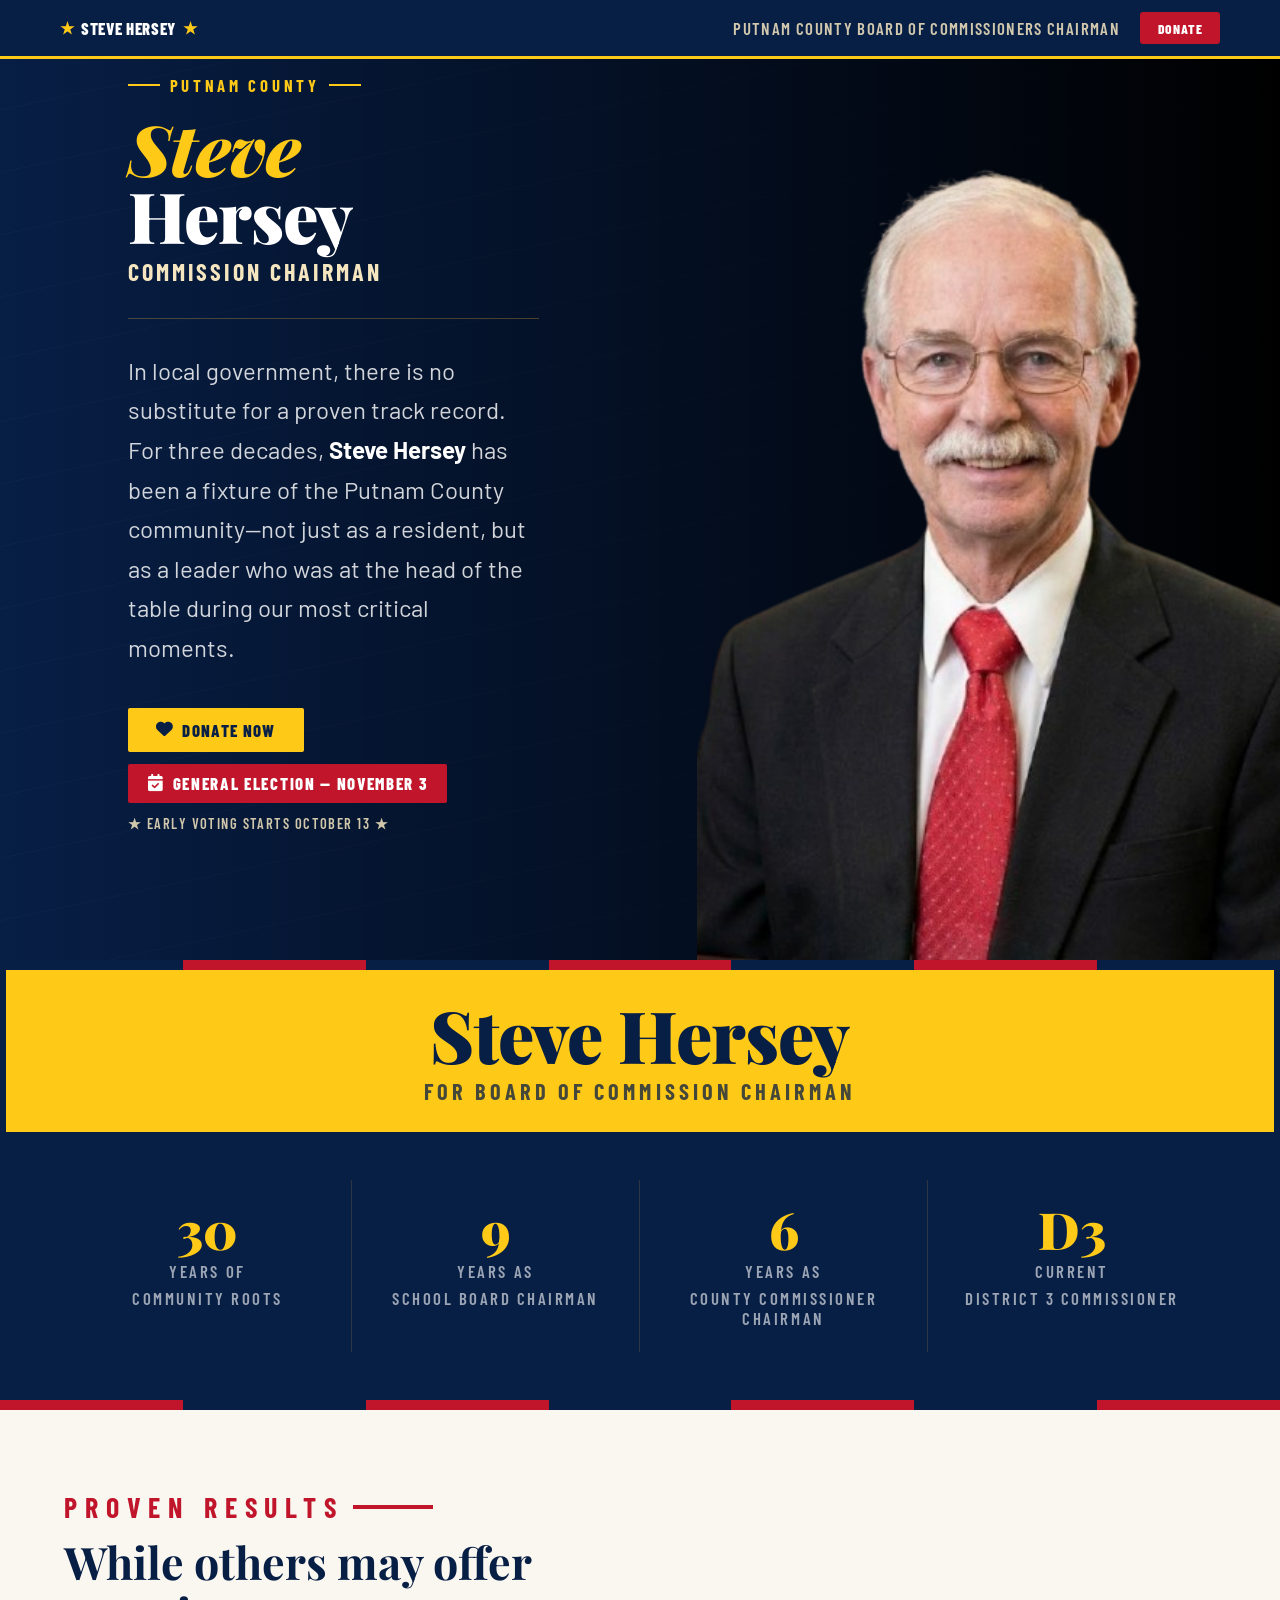
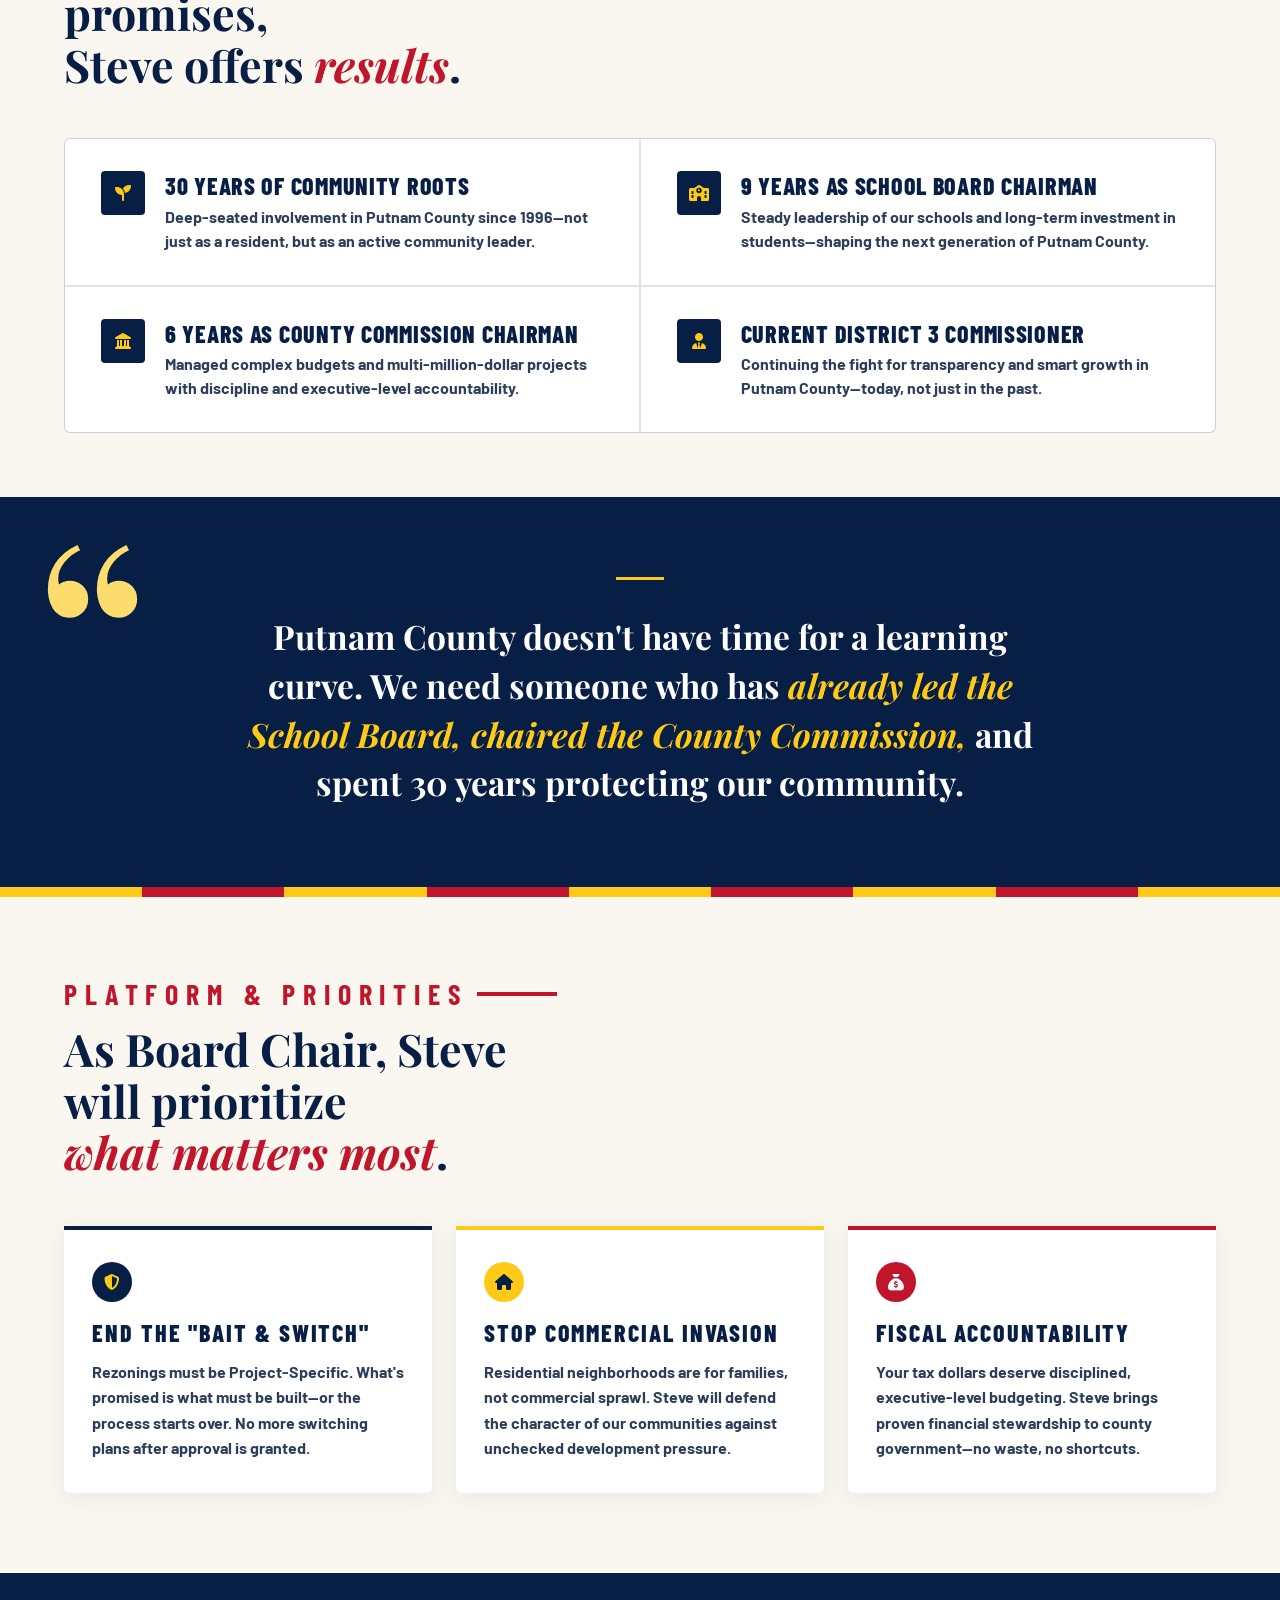
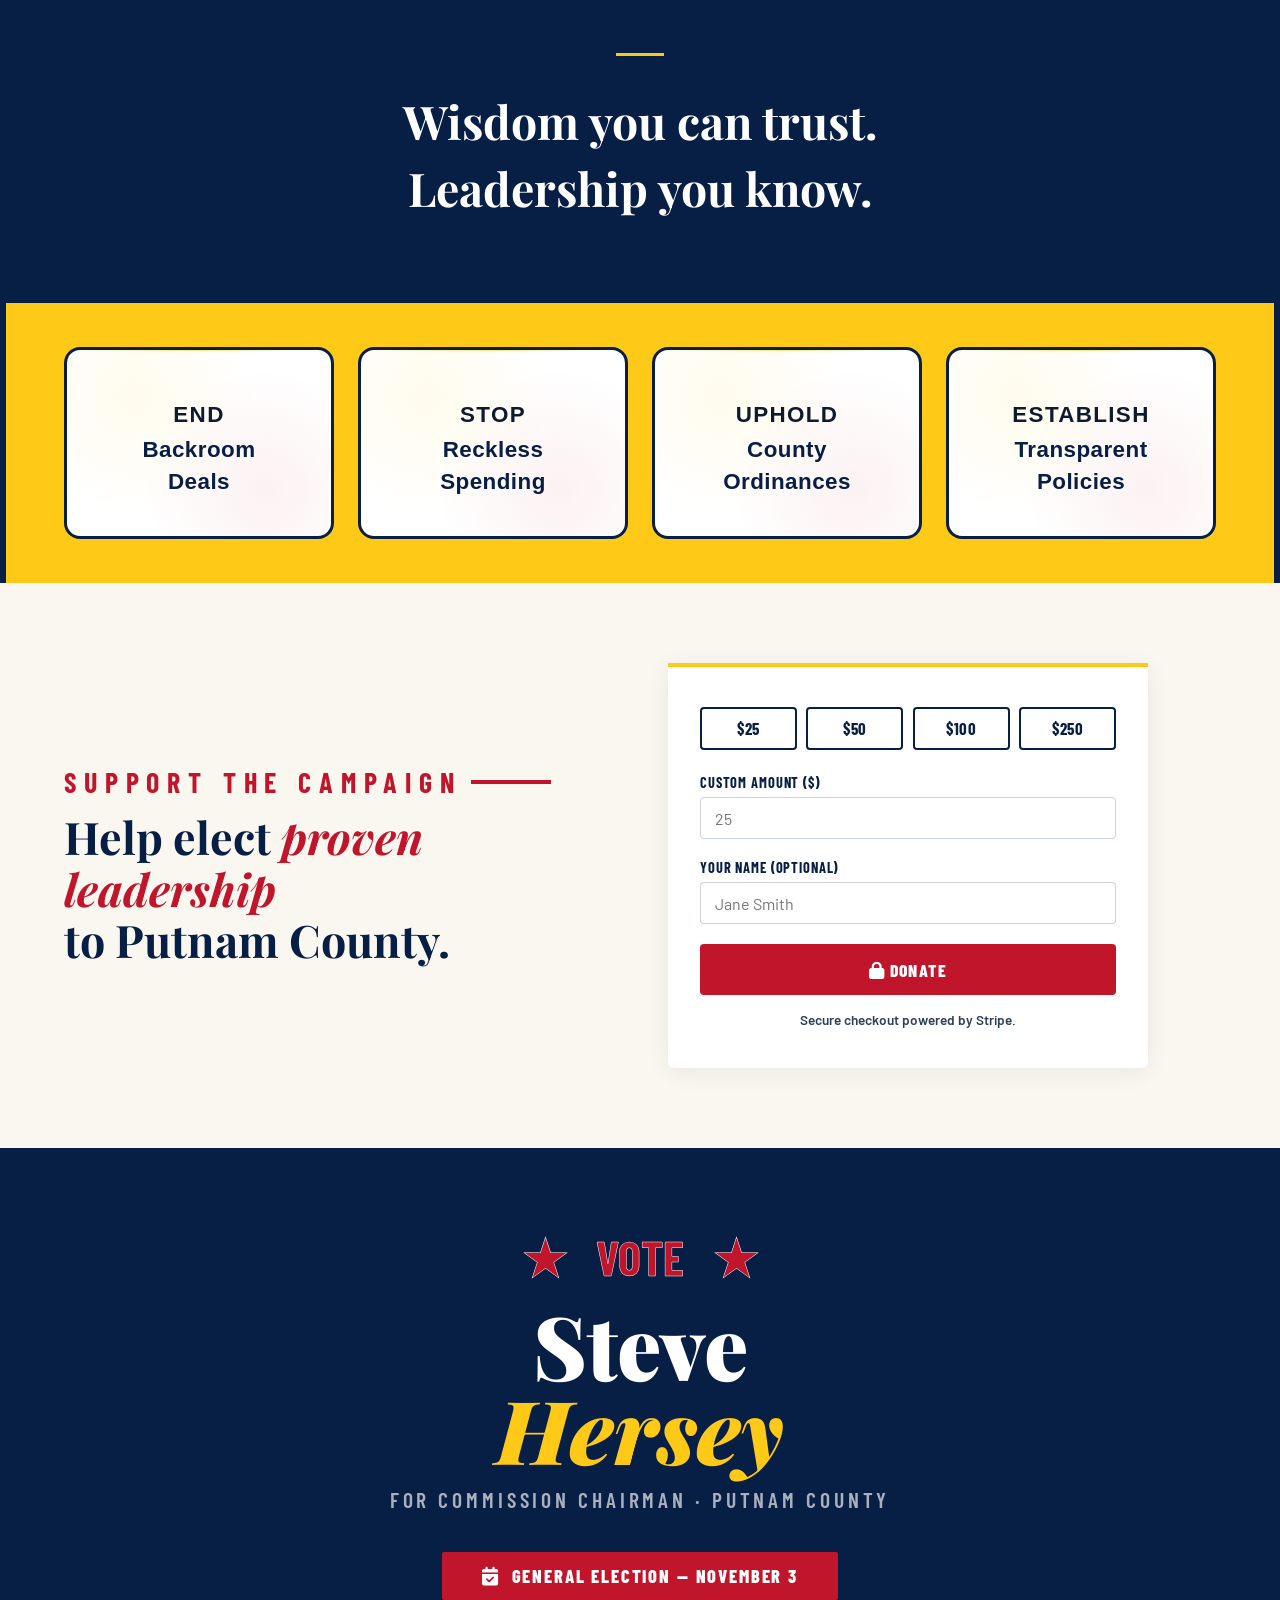
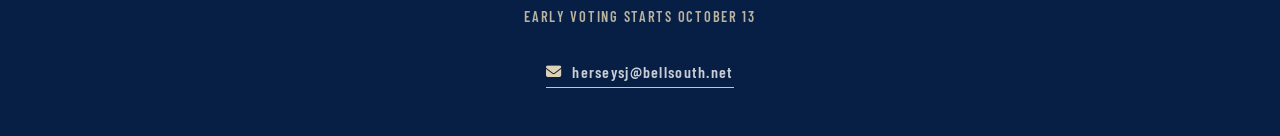
==== commit e582115c: "some small style updates" ====
--- a/new.html
+++ b/new.html
@@ -31,7 +31,10 @@
 					Steve Hersey
 					<span class="v2-nav__star">★</span>
 				</div>
-				<div class="v2-nav__tagline">Putnam County Board of Commissioners Chairman</div>
+				<div class="v2-nav__right">
+					<div class="v2-nav__tagline">Putnam County Board of Commissioners Chairman</div>
+					<a href="#donate" class="v2-nav__donate-btn">Donate</a>
+				</div>
 			</div>
 		</nav>
 
@@ -53,6 +56,10 @@
 					</p>
 
 					<div class="v2-hero__cta-block">
+						<a href="#donate" class="v2-hero__donate-btn">
+							<i class="fa-solid fa-heart"></i>
+							Donate Now
+						</a>
 						<div class="v2-hero__primary-date">
 							<i class="fa-solid fa-calendar-check"></i>
 							General Election — November 3
@@ -253,7 +260,7 @@
 		<section class="v2-pullquote hide-quote">
 			<div class="v2-pullquote__inner">
 				<div class="v2-pullquote__rule"></div>
-				<p class="v2-pullquote__text" style="font-size: 35pt !important">
+				<p class="v2-pullquote__text v2-pullquote__text--lg">
 					Wisdom you can trust. <br />
 					Leadership you know.
 				</p>
--- a/css/new-style.css
+++ b/css/new-style.css
@@ -80,21 +80,24 @@
 	align-items: center;
 	justify-content: space-between;
 	height: 3.5rem;
-	padding: 0 1.25rem;
+	padding: 0 clamp(0.75rem, 3vw, 1.25rem);
 	max-width: 1200px;
 	margin: 0 auto;
+	gap: 0.5rem;
 }
 
 .v2-nav__logo {
 	font-family: "Barlow Condensed", sans-serif;
 	font-weight: 800;
-	font-size: 1.05rem;
-	letter-spacing: 0.08em;
+	font-size: clamp(0.85rem, 3.2vw, 1.05rem);
+	letter-spacing: 0.04em;
 	text-transform: uppercase;
 	color: var(--white);
 	display: flex;
 	align-items: center;
-	gap: 0.6rem;
+	gap: 0.4rem;
+	white-space: nowrap;
+	flex-shrink: 0;
 }
 
 .v2-nav__star {
@@ -110,6 +113,31 @@
 	text-transform: uppercase;
 	color: var(--gold-pale);
 	opacity: 0.85;
+}
+
+.v2-nav__right {
+	display: flex;
+	align-items: center;
+	gap: 1.25rem;
+}
+
+.v2-nav__donate-btn {
+	font-family: "Barlow Condensed", sans-serif;
+	font-weight: 800;
+	font-size: clamp(0.7rem, 2.6vw, 0.85rem);
+	letter-spacing: 0.06em;
+	text-transform: uppercase;
+	background: var(--red);
+	color: var(--white);
+	padding: clamp(0.35rem, 1.5vw, 0.45rem) clamp(0.7rem, 3vw, 1.1rem);
+	border-radius: 3px;
+	white-space: nowrap;
+	flex-shrink: 0;
+	transition: background 0.2s ease;
+}
+
+.v2-nav__donate-btn:hover {
+	background: var(--red-dark);
 }
 
 /* ─── HERO ───────────────────────────────────────────── */
@@ -220,6 +248,30 @@
 	gap: 0.75rem;
 }
 
+.v2-hero__donate-btn {
+	font-family: "Barlow Condensed", sans-serif;
+	font-weight: 800;
+	font-size: 1.05rem;
+	letter-spacing: 0.08em;
+	text-transform: uppercase;
+	background: var(--gold);
+	color: var(--navy);
+	display: inline-flex;
+	align-items: center;
+	gap: 0.5rem;
+	padding: 0.75rem 1.75rem;
+	border-radius: 2px;
+	width: fit-content;
+	transition:
+		background 0.2s ease,
+		transform 0.15s ease;
+}
+
+.v2-hero__donate-btn:hover {
+	background: var(--gold-bright);
+	transform: translateY(-2px);
+}
+
 .v2-hero__primary-date {
 	font-family: "Barlow Condensed", sans-serif;
 	font-weight: 800;
@@ -480,11 +532,13 @@
 	display: block;
 	font-family: "Barlow Condensed", sans-serif;
 	font-weight: 800;
-	font-size: 1.5rem;
-	letter-spacing: 0.04em;
+	font-size: clamp(1.15rem, 4vw, 1.5rem);
+	letter-spacing: 0.03em;
 	text-transform: uppercase;
 	color: var(--navy);
 	margin-bottom: 0.3rem;
+	overflow-wrap: break-word;
+	word-break: break-word;
 }
 
 .v2-track__text span {
@@ -492,6 +546,8 @@
 	line-height: 1.5;
 	font-weight: bold;
 	color: var(--text-mid);
+	overflow-wrap: break-word;
+	word-break: break-word;
 }
 
 /* ─── PULLQUOTE BAND ─────────────────────────────────── */
@@ -537,6 +593,12 @@
 	font-size: clamp(1.25rem, 2.8vw, 2.1rem);
 	line-height: 1.45;
 	color: var(--white);
+	overflow-wrap: break-word;
+	word-break: break-word;
+}
+
+.v2-pullquote__text--lg {
+	font-size: clamp(1.5rem, 5vw, 2.9rem);
 }
 
 .v2-pullquote__text em {
@@ -736,22 +798,13 @@
 }
 
 .v2-poster-row__inner {
-	display: flex;
-	flex-wrap: nowrap;
+	display: grid;
+	grid-template-columns: repeat(4, minmax(0, 1fr));
 	gap: 1.5rem;
-	justify-content: center;
-	align-items: stretch;
 	padding: 1rem 0;
-	overflow-x: auto;
-	-webkit-overflow-scrolling: touch;
-}
-
-.v2-poster-row__inner::-webkit-scrollbar {
-	display: none;
 }
 
 .v2-poster-card {
-	flex: 0 0 14rem;
 	background: var(--white);
 	border: 3px solid var(--navy);
 	border-radius: 1rem;
@@ -761,7 +814,8 @@
 	justify-content: center;
 	align-items: center;
 	text-align: center;
-	padding: 2rem 1rem 1.5rem;
+	padding: clamp(1.25rem, 4vw, 2rem) clamp(0.5rem, 2vw, 1rem) clamp(1rem, 3vw, 1.5rem);
+	min-height: 12rem;
 	transition: all 0.3s cubic-bezier(0.25, 0.46, 0.45, 0.94);
 	overflow: hidden;
 	font-family: "Barlow Condensed", sans-serif;
@@ -828,26 +882,34 @@
 
 .v2-poster-card__badge {
 	font-weight: 900;
-	font-size: 1.4rem;
-	letter-spacing: 0.15em;
-	text-transform: uppercase;
-	padding: 0.4rem 1rem;
+	font-size: clamp(0.85rem, 3.5vw, 1.4rem);
+	letter-spacing: 0.06em;
+	text-transform: uppercase;
+	padding: 0.4rem 0.5rem;
 	border-radius: 0.5rem;
 	position: relative;
 	z-index: 1;
 	font-family: Arial, Helvetica, sans-serif;
+	overflow-wrap: break-word;
+	word-break: break-word;
+	hyphens: auto;
+	max-width: 100%;
 }
 
 .v2-poster-card__text {
 	font-weight: 600;
-	font-size: 1.4rem;
-	letter-spacing: 0.08em;
+	font-size: clamp(0.8rem, 3vw, 1.4rem);
+	letter-spacing: 0.02em;
 	color: var(--navy);
 	line-height: 1.25;
 	margin: 0.1rem 0;
 	position: relative;
 	z-index: 1;
 	font-family: Arial, Helvetica, sans-serif;
+	overflow-wrap: break-word;
+	word-break: break-word;
+	hyphens: auto;
+	max-width: 100%;
 }
 
 .v2-footer__email {
@@ -1121,6 +1183,10 @@
 }
 
 @media (max-width: 900px) {
+	.v2-poster-row__inner {
+		grid-template-columns: repeat(2, minmax(0, 1fr));
+	}
+
 	.v2-hero {
 		overflow: visible;
 		max-height: none;
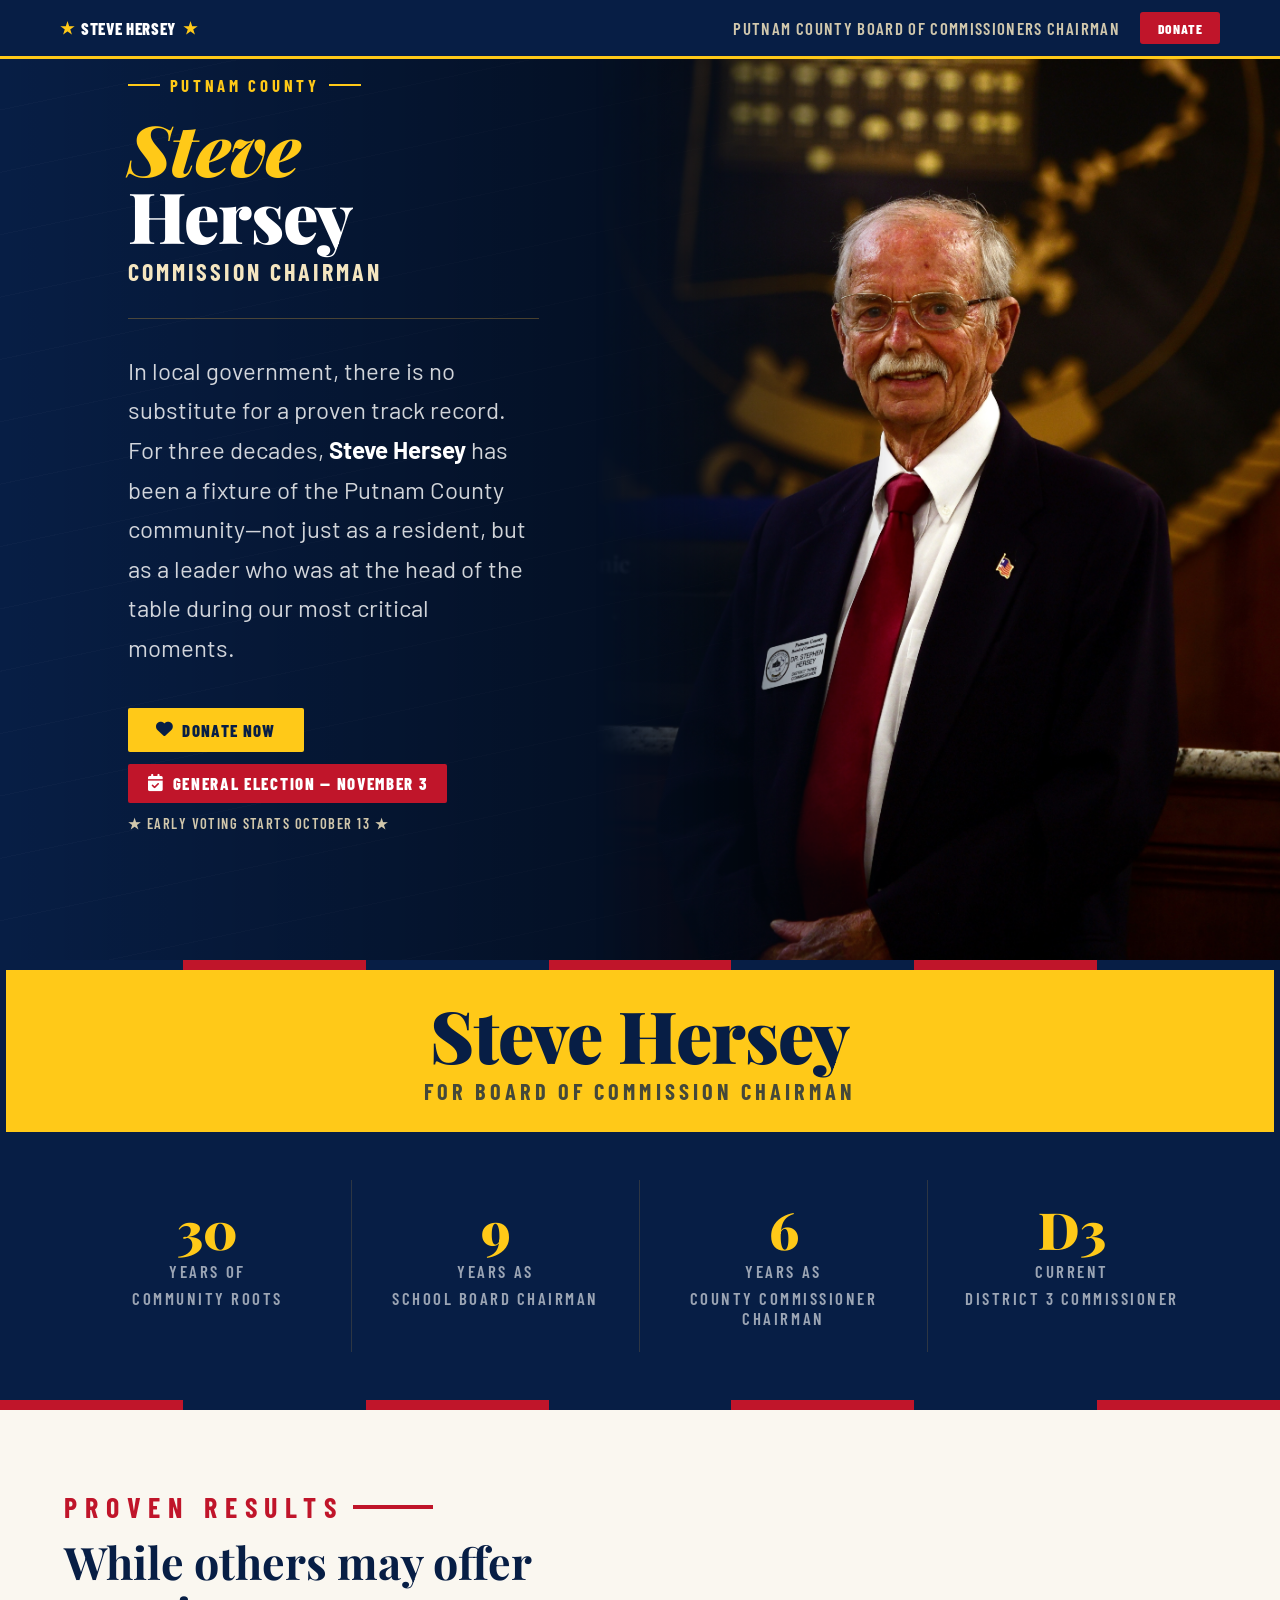
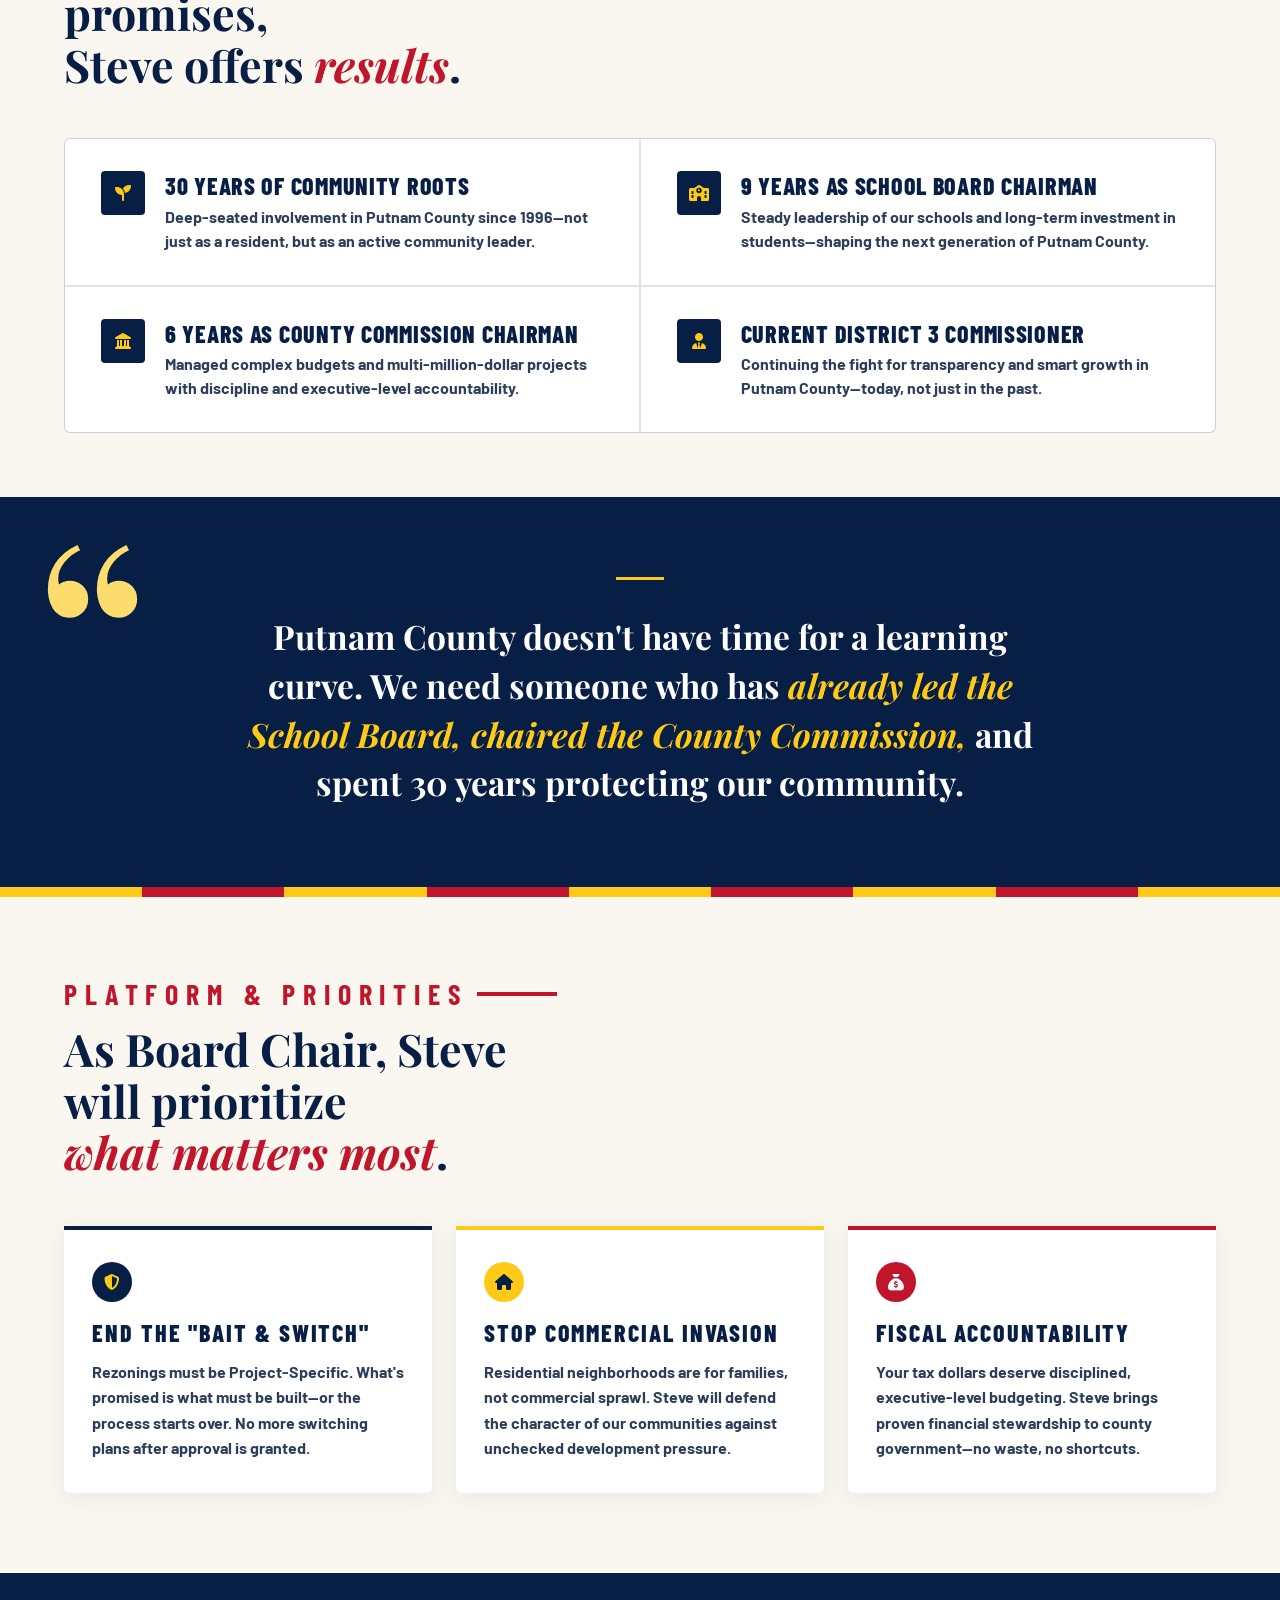
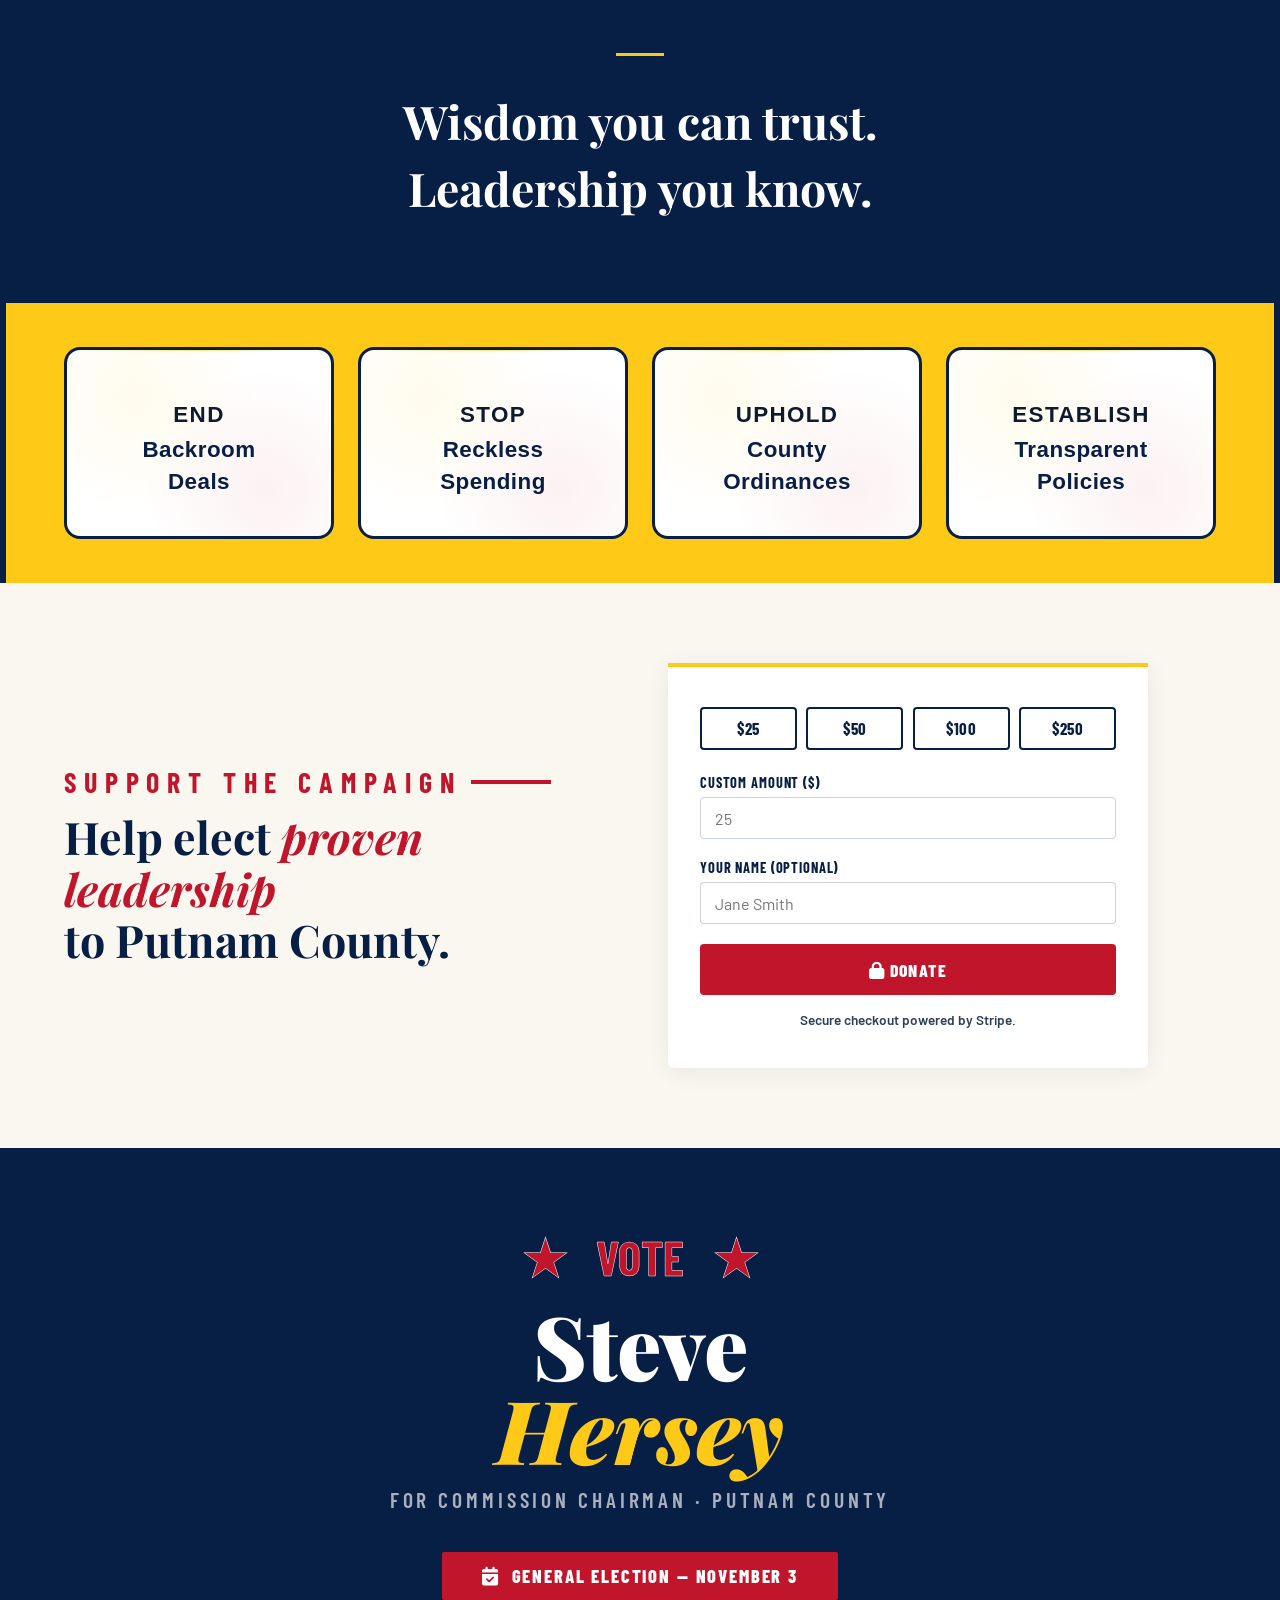
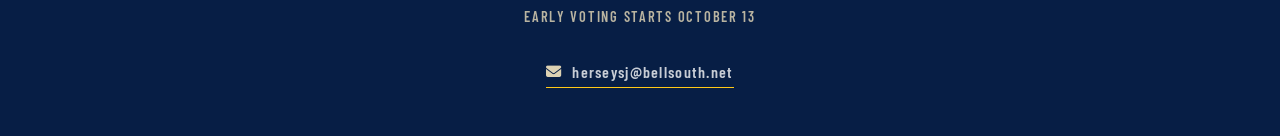
==== commit b5992f7a: "new image" ====
--- a/new.html
+++ b/new.html
@@ -69,7 +69,7 @@
 				</div>
 
 				<div class="v2-hero__photo float-end">
-					<img src="./images/hersey.png" alt="Steve Hersey" />
+					<img src="./images/new/SHersey-2.jpg" alt="Steve Hersey" />
 				</div>
 			</div>
 		</header>
--- a/css/new-style.css
+++ b/css/new-style.css
@@ -298,10 +298,12 @@
 	opacity: 0.85;
 }
 
+/* ─── HERO PHOTO ──────────────────────────────────────── */
 .v2-hero__photo {
 	position: relative;
 	justify-self: end;
 	padding-top: 0;
+	text-align: center;
 }
 
 .v2-hero__photo::before {
@@ -313,10 +315,15 @@
 
 .v2-hero__photo img {
 	width: auto;
-	min-height: 120vh;
-	max-height: 120vh;
+	height: auto;
+	max-width: 100%;
 	object-fit: contain;
-	object-position: center top;
+	object-position: center bottom;
+	margin: 0 auto;
+	/* Fade the left edge of the photo into the navy background.
+	   This is applied live in CSS — the image file itself is untouched. */
+	-webkit-mask-image: linear-gradient(to right, transparent 0%, black 45%);
+	mask-image: linear-gradient(to right, transparent 0%, black 45%);
 }
 
 .v2-hero__photo-bar {
@@ -1154,9 +1161,12 @@
 /* RESPONSIVE */
 @media (min-width: 901px) {
 	.v2-hero__photo {
-		position: relative;
 		background: transparent;
 		justify-self: end;
+		height: 100%;
+		display: flex;
+		align-items: flex-end;
+		justify-content: center;
 	}
 
 	.v2-pullquote::before {
@@ -1167,18 +1177,13 @@
 		height: 100%;
 	}
 
-	.v2-hero__photo {
-		display: flex;
-		align-items: flex-end;
+	.v2-hero__photo img {
+		width: 100%;
 		height: 100%;
-	}
-
-	.v2-hero__photo img {
-		height: 100%;
-		min-height: 0;
 		max-height: none;
-		object-fit: contain;
-		object-position: bottom;
+		object-fit: cover;
+		object-position: center top;
+		margin: 0;
 	}
 }
 
@@ -1202,19 +1207,26 @@
 
 	.v2-hero__photo {
 		order: -1;
+		display: block;
 		min-height: auto;
 		max-height: none;
 		max-width: 100vw;
 		justify-self: stretch;
-		margin-bottom: -50vh;
+		margin-bottom: 0;
 	}
 
 	.v2-hero__photo img {
-		width: 100%;
+		display: block;
+		width: auto;
 		height: auto;
+		max-width: 75%;
+		max-height: 55vh;
+		margin: 0 auto;
 		object-fit: contain;
 		object-position: center top;
 		background: none;
+		-webkit-mask-image: none;
+		mask-image: none;
 	}
 
 	.v2-hero__photo::before {
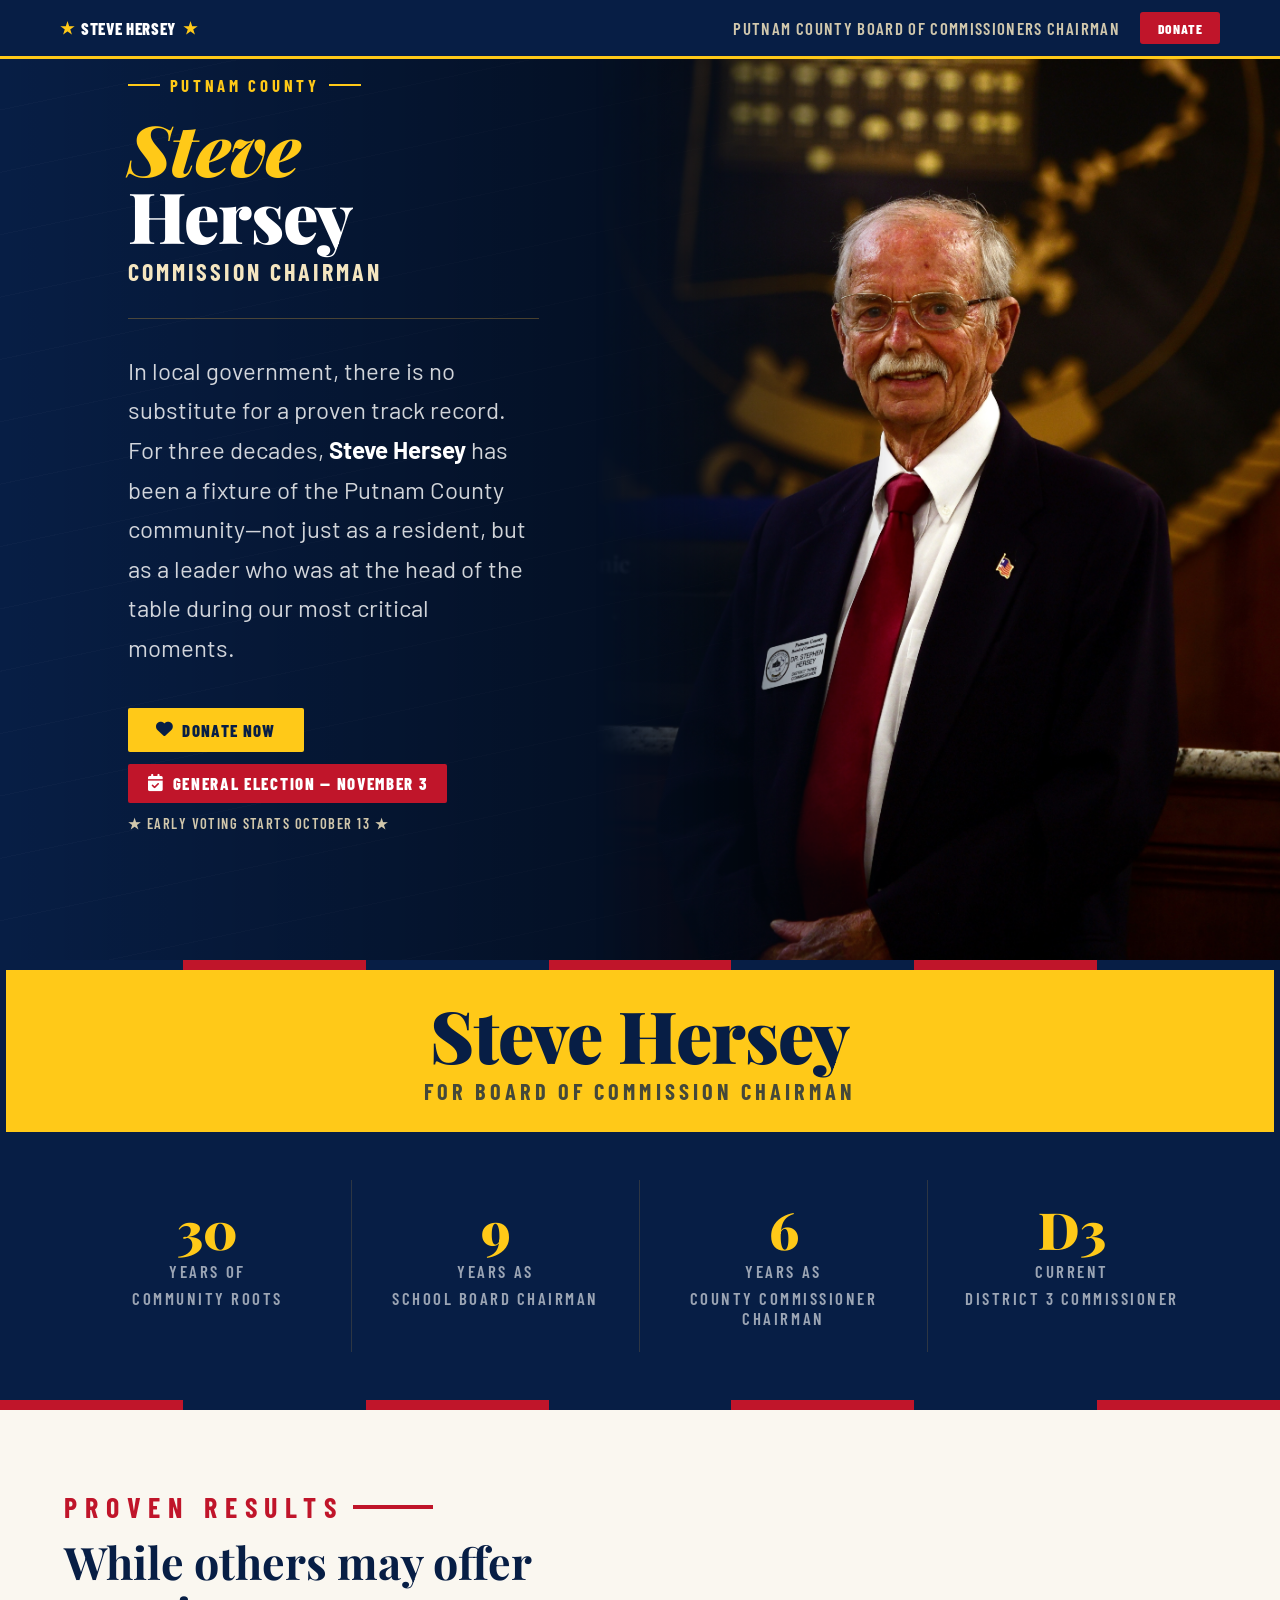
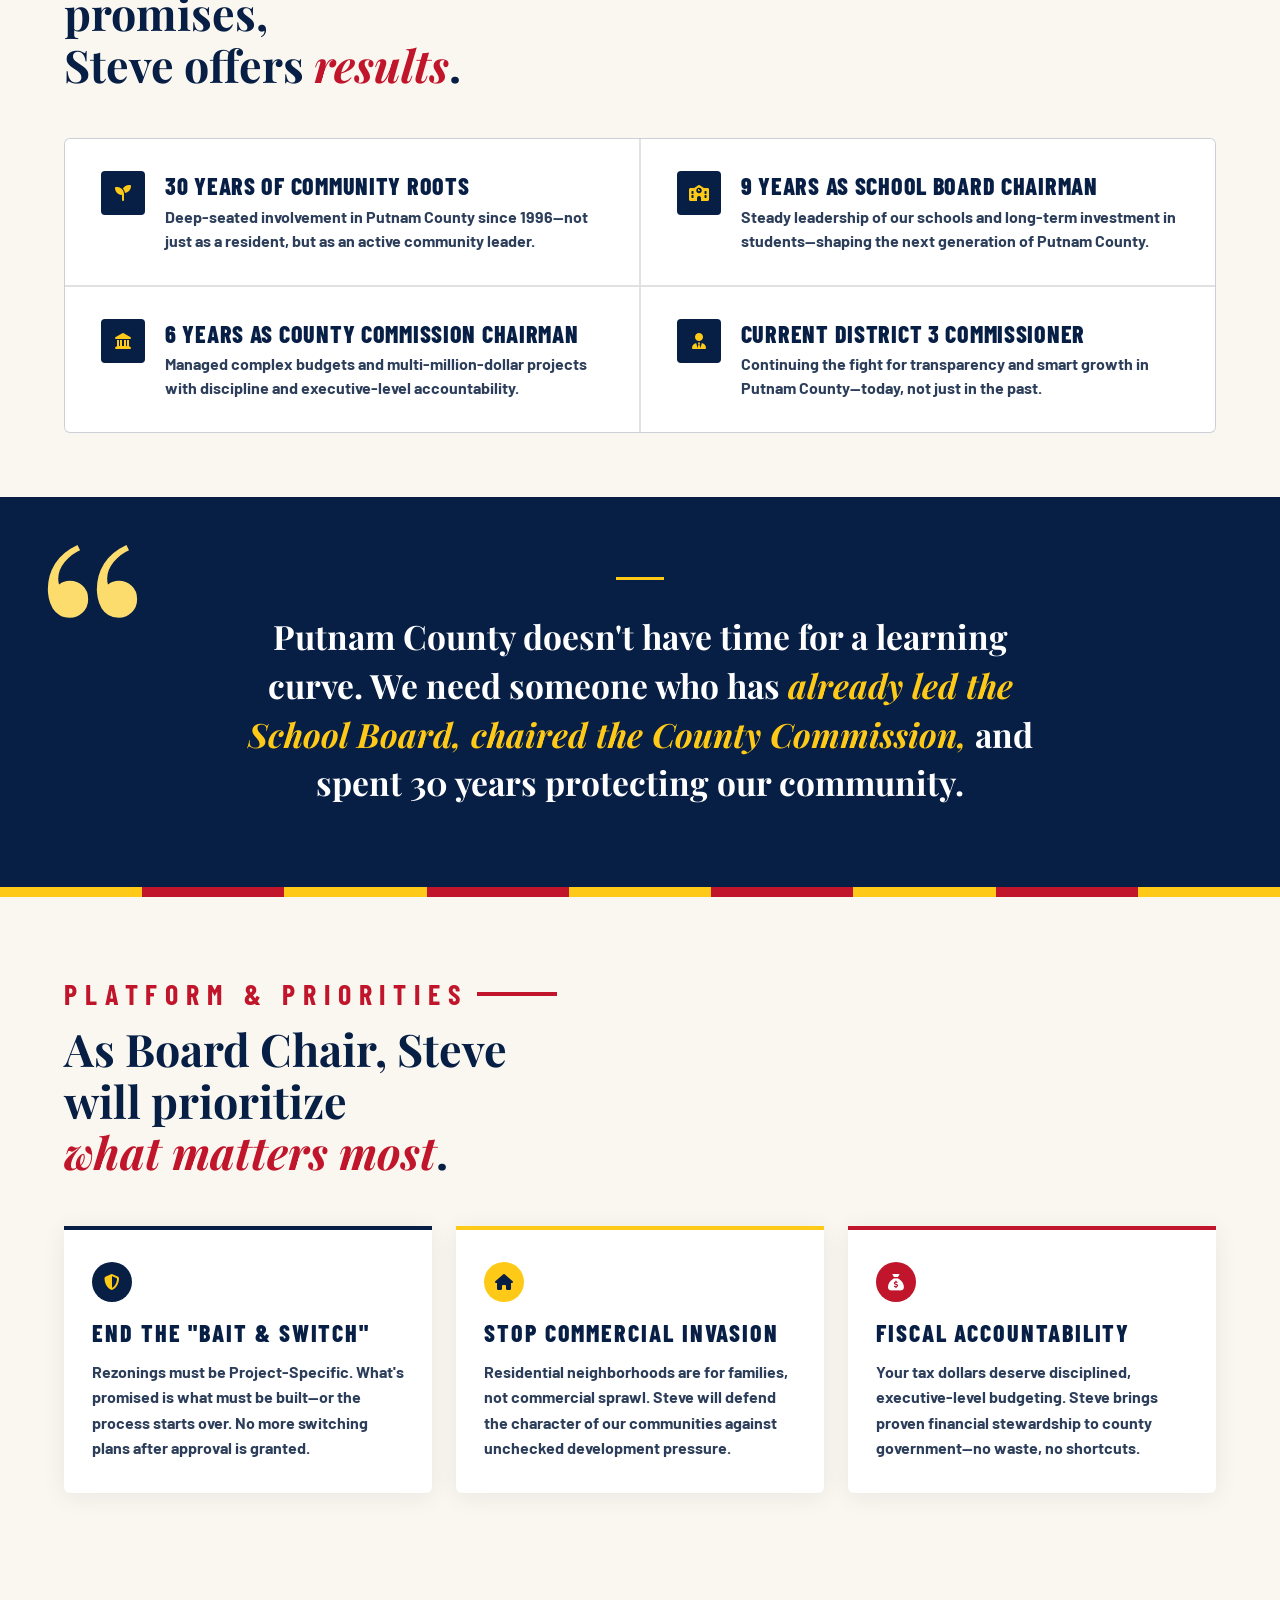
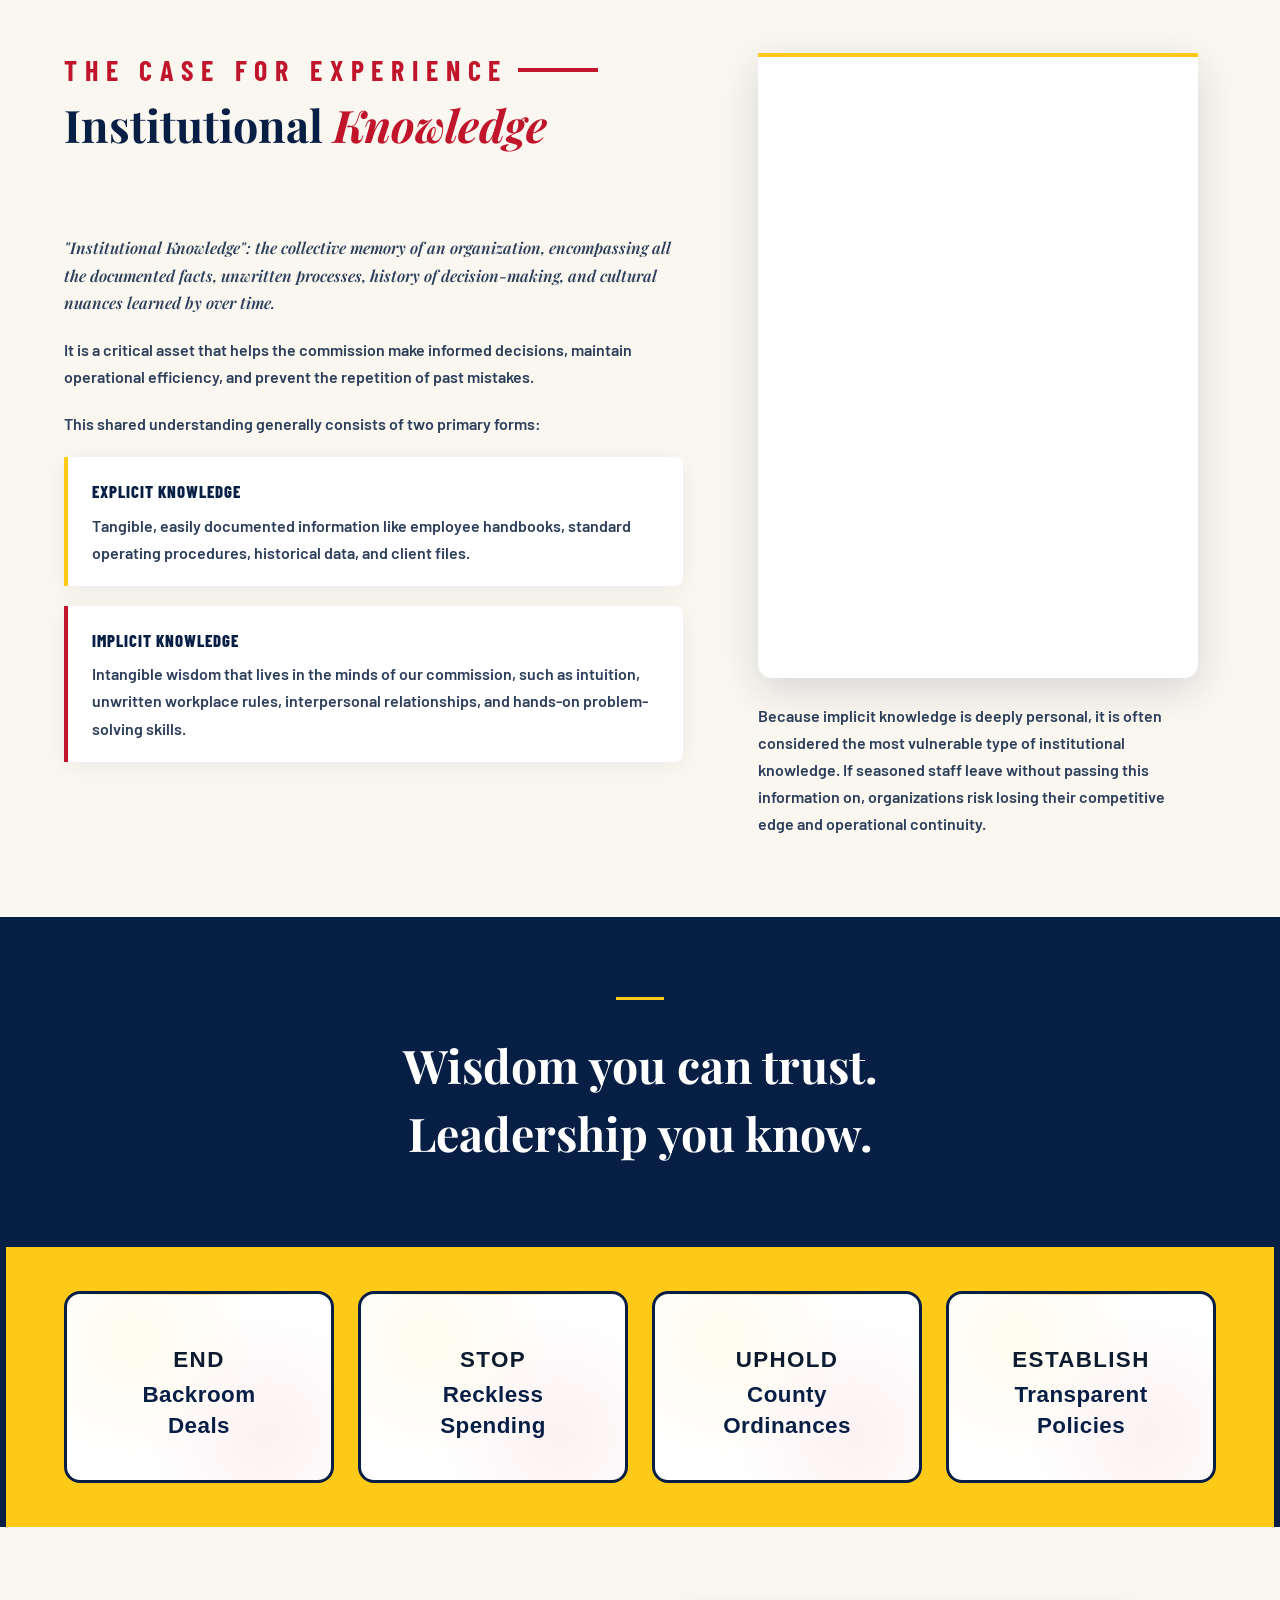
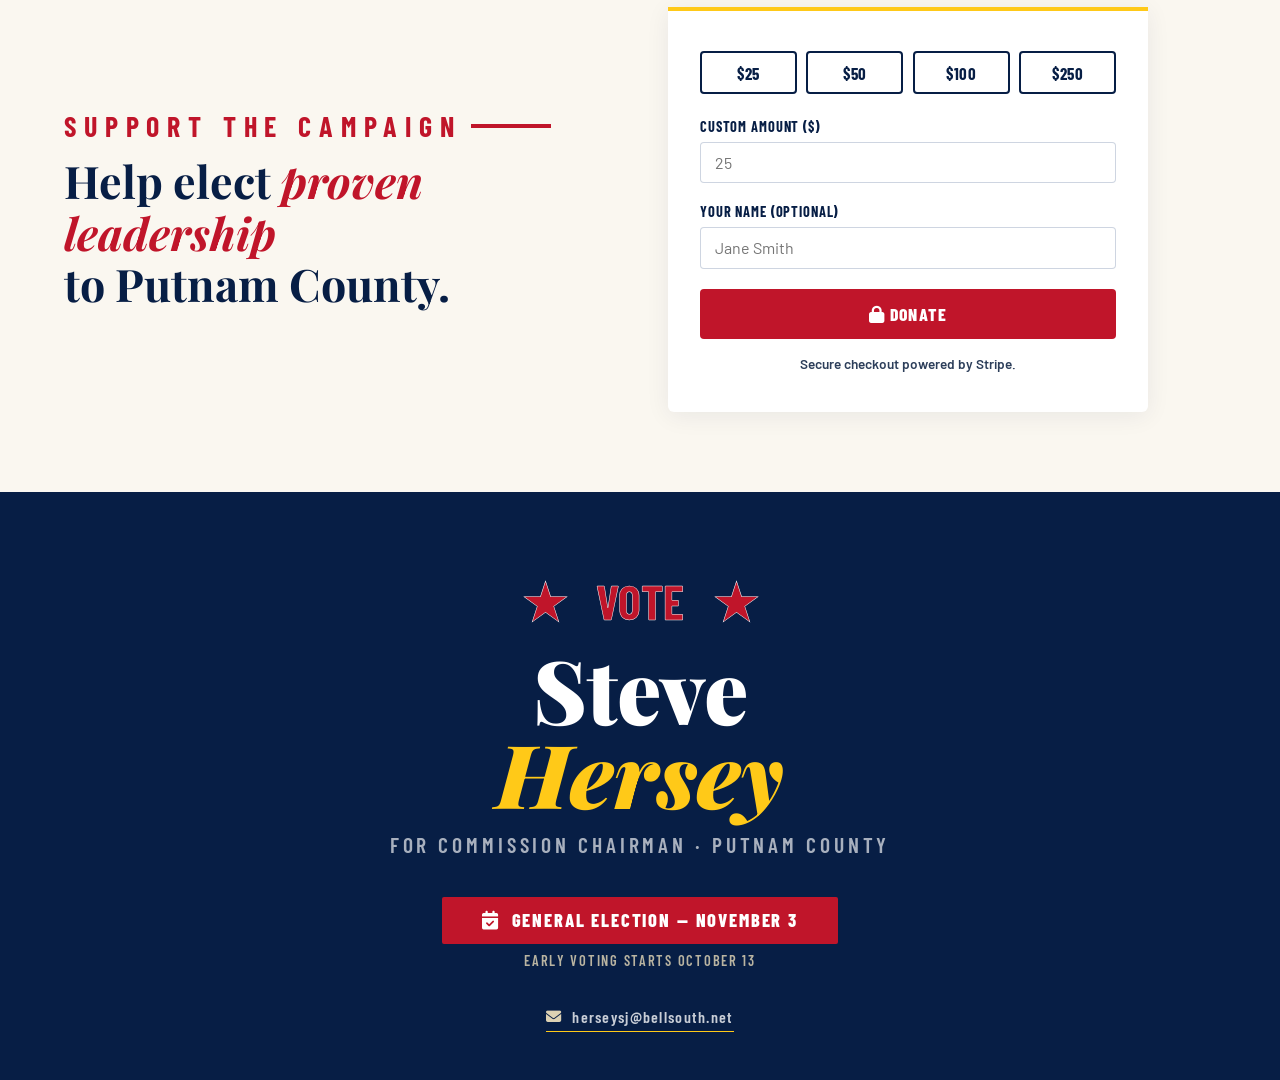
==== commit 14223677: "added institutional knowledge section" ====
--- a/new.html
+++ b/new.html
@@ -257,6 +257,66 @@
 			</div>
 		</section>
 
+		<section class="v2-knowledge">
+			<div class="container">
+				<div class="v2-knowledge__grid">
+					<div class="v2-knowledge__heading">
+						<div class="v2-section-label">The Case for Experience</div>
+						<h2 class="v2-section-heading">Institutional <em>Knowledge</em></h2>
+					</div>
+
+					<div class="v2-knowledge__body">
+						<p class="v2-knowledge__lead">
+							"Institutional Knowledge": the collective memory of an organization, encompassing all the documented facts,
+							unwritten processes, history of decision-making, and cultural nuances learned by over time.
+						</p>
+
+						<p>
+							It is a critical asset that helps the commission make informed decisions, maintain operational efficiency, and
+							prevent the repetition of past mistakes.
+						</p>
+
+						<p>This shared understanding generally consists of two primary forms:</p>
+
+						<div class="v2-knowledge__types">
+							<p class="v2-knowledge__type">
+								<span class="v2-knowledge__type-label">Explicit Knowledge</span>
+								Tangible, easily documented information like employee handbooks, standard operating procedures, historical
+								data, and client files.
+							</p>
+							<p class="v2-knowledge__type">
+								<span class="v2-knowledge__type-label">Implicit Knowledge</span>
+								Intangible wisdom that lives in the minds of our commission, such as intuition, unwritten workplace rules,
+								interpersonal relationships, and hands-on problem-solving skills.
+							</p>
+						</div>
+					</div>
+
+					<div class="v2-knowledge__media">
+						<div class="v2-knowledge__video-frame">
+							<iframe
+								src="https://www.facebook.com/plugins/video.php?height=476&href=https%3A%2F%2Fwww.facebook.com%2Ferin.h.olson%2Fvideos%2F2225782901292814%2F%3Fidorvanity%3D1046511267109593&show_text=false&width=330&t=0"
+								width="330"
+								height="476"
+								style="border: none; overflow: hidden"
+								scrolling="no"
+								frameborder="0"
+								allowfullscreen="true"
+								allow="autoplay; clipboard-write; encrypted-media; picture-in-picture; web-share"
+								allowfullscreen="true"
+							></iframe>
+						</div>
+
+						<p class="v2-knowledge__warning">
+							Because implicit knowledge is deeply personal, it is often considered the most vulnerable type of institutional
+							knowledge. If seasoned staff leave without passing this information on, organizations risk losing their
+							competitive edge and operational continuity.
+						</p>
+					</div>
+				</div>
+			</div>
+		</section>
+
 		<section class="v2-pullquote hide-quote">
 			<div class="v2-pullquote__inner">
 				<div class="v2-pullquote__rule"></div>
--- a/css/new-style.css
+++ b/css/new-style.css
@@ -689,6 +689,124 @@
 	color: var(--text-mid);
 }
 
+/* ─── INSTITUTIONAL KNOWLEDGE SECTION ────────────────── */
+.v2-knowledge {
+	background: var(--cream);
+	padding: 5rem 0;
+}
+
+.v2-knowledge__grid {
+	display: grid;
+	grid-template-columns: 1.3fr 1fr;
+	grid-template-areas: "heading media" "body media";
+	column-gap: 3.5rem;
+	row-gap: 0.5rem;
+	align-items: start;
+}
+
+.v2-knowledge__heading {
+	grid-area: heading;
+}
+
+.v2-knowledge__heading .v2-section-heading {
+	margin-bottom: 1.5rem;
+}
+
+.v2-knowledge__body {
+	grid-area: body;
+}
+
+.v2-knowledge__body p {
+	font-size: 1rem;
+	line-height: 1.7;
+	font-weight: 600;
+	color: var(--text-mid);
+	margin-bottom: 1.25rem;
+}
+
+.v2-knowledge__lead {
+	font-family: "Playfair Display", serif;
+	font-weight: 700;
+	font-style: italic;
+	font-size: 1.2rem;
+	line-height: 1.6;
+	color: var(--navy);
+}
+
+.v2-knowledge__types {
+	margin-bottom: 1.5rem;
+}
+
+.v2-knowledge__type {
+	background: var(--white);
+	border-left: 4px solid var(--gold);
+	border-radius: 0 8px 8px 0;
+	padding: 1.25rem 1.5rem;
+	margin-bottom: 1rem;
+	box-shadow: 0 4px 24px rgba(7, 30, 69, 0.06);
+}
+
+.v2-knowledge__type:nth-child(2) {
+	border-left-color: var(--red);
+}
+
+.v2-knowledge__type-label {
+	display: block;
+	font-family: "Barlow Condensed", sans-serif;
+	font-weight: 800;
+	font-size: 1.05rem;
+	letter-spacing: 0.06em;
+	text-transform: uppercase;
+	color: var(--navy);
+	margin-bottom: 0.35rem;
+}
+
+.v2-knowledge__warning {
+	font-style: italic;
+	color: var(--navy);
+	padding-top: 1.5rem;
+	border-top: 1px solid rgba(11, 47, 107, 0.15);
+}
+
+.v2-knowledge__media {
+	grid-area: media;
+	display: flex;
+	flex-direction: column;
+	align-items: center;
+	gap: 1.5rem;
+}
+
+.v2-knowledge__video-frame {
+	background: var(--white);
+	border-top: 4px solid var(--gold);
+	border-radius: 0 0 14px 14px;
+	padding: 1rem;
+	box-shadow: 0 12px 40px rgba(7, 30, 69, 0.15);
+	max-width: 440px;
+	width: 100%;
+}
+
+.v2-knowledge__video-frame iframe {
+	display: block;
+	width: 100%;
+	height: auto;
+	aspect-ratio: 330 / 476;
+	border-radius: 6px;
+}
+
+.v2-knowledge__media .v2-knowledge__warning {
+	max-width: 440px;
+	width: 100%;
+	text-align: left;
+	font-style: normal;
+	font-weight: 600;
+	color: var(--text-mid);
+	font-size: 1rem;
+	line-height: 1.7;
+	padding-top: 0;
+	border-top: none;
+}
+
 /* ─── FOOTER ─────────────────────────────────────────── */
 .v2-footer {
 	background: var(--navy);
@@ -1286,6 +1404,24 @@
 		padding: 3.5rem 0;
 	}
 
+	.v2-knowledge {
+		padding: 3.5rem 0;
+	}
+
+	.v2-knowledge__grid {
+		grid-template-columns: 1fr;
+		grid-template-areas: "heading" "media" "body";
+		gap: 2rem;
+	}
+
+	.v2-knowledge__media {
+		align-items: center;
+	}
+
+	.v2-knowledge__media .v2-knowledge__warning {
+		text-align: left;
+	}
+
 	.v2-footer__inner {
 		padding: 3.5rem 0 2rem;
 	}
@@ -1328,6 +1464,14 @@
 		padding: 3.5rem 0 2.5rem;
 	}
 
+	.v2-knowledge {
+		padding: 3rem 0;
+	}
+
+	.v2-knowledge__type {
+		padding: 1rem 1.25rem;
+	}
+
 	.v2-track__item {
 		padding: 1.5rem 1.25rem;
 	}
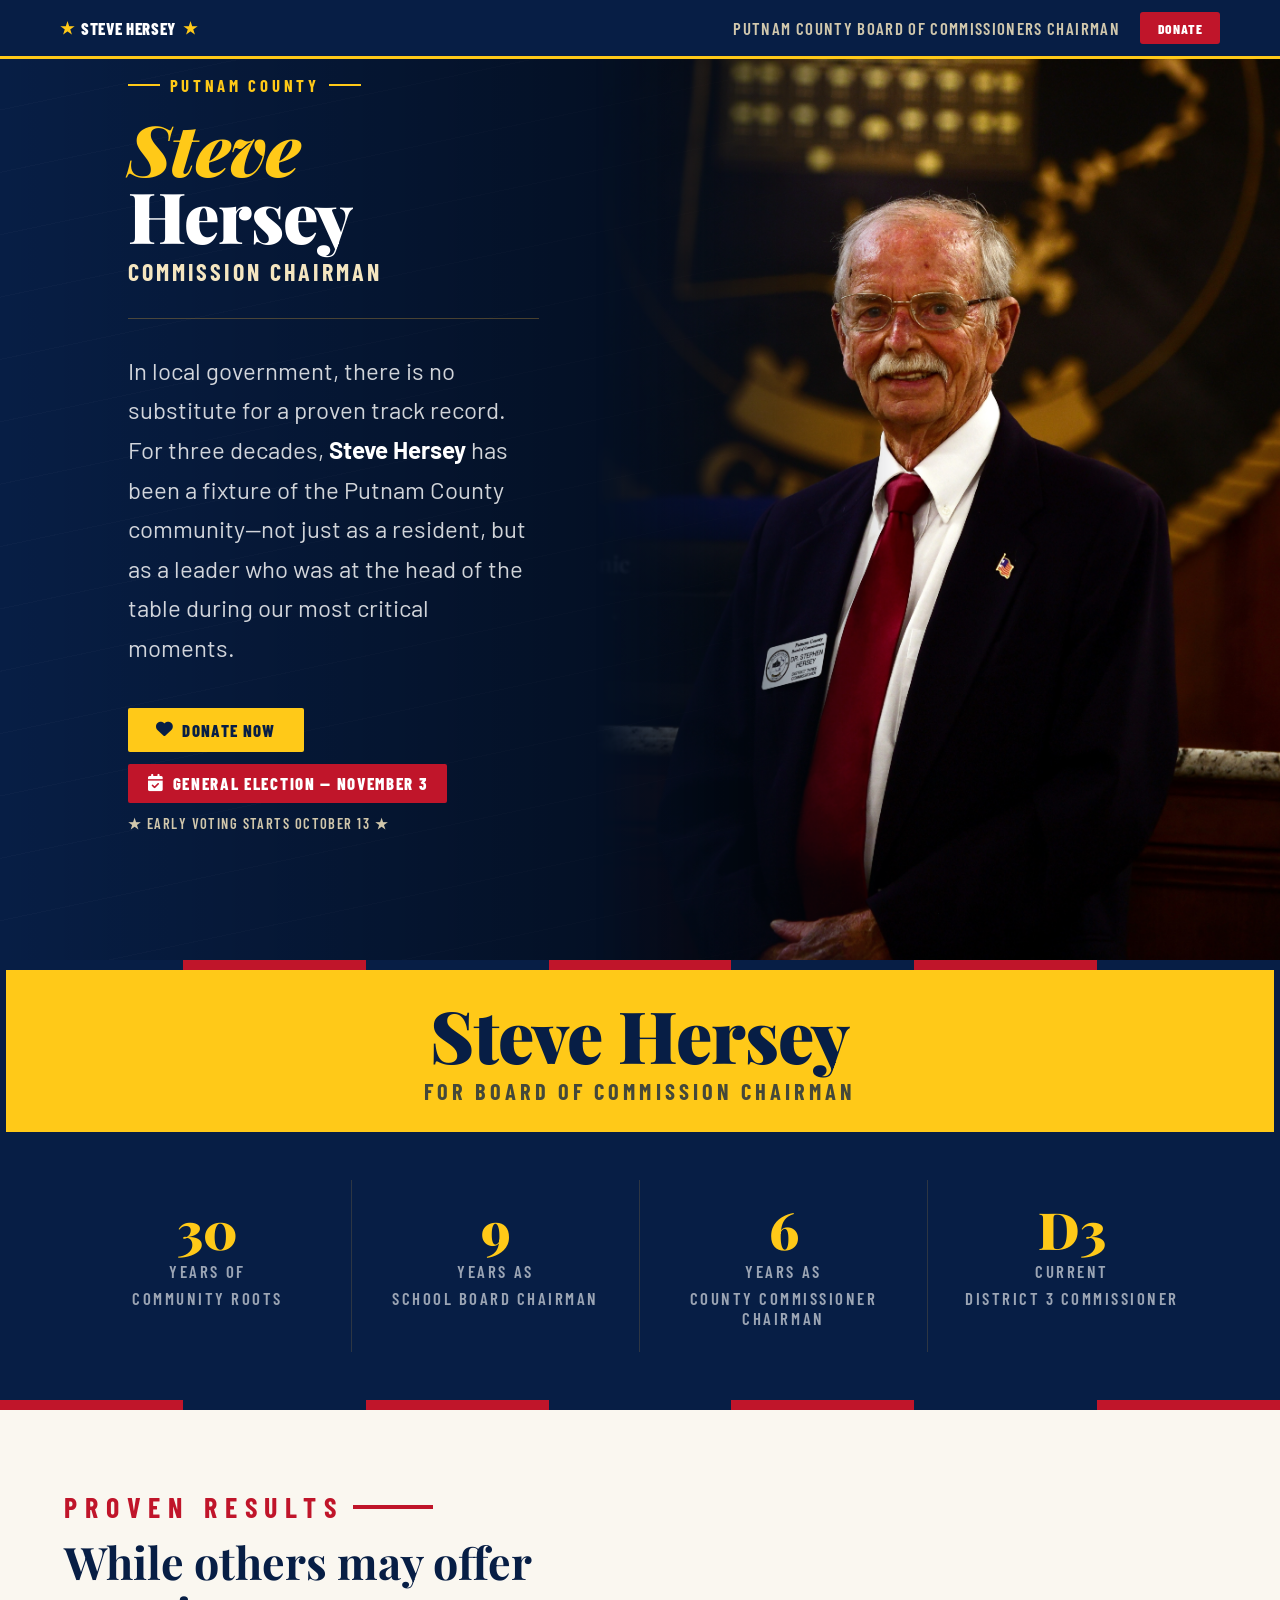
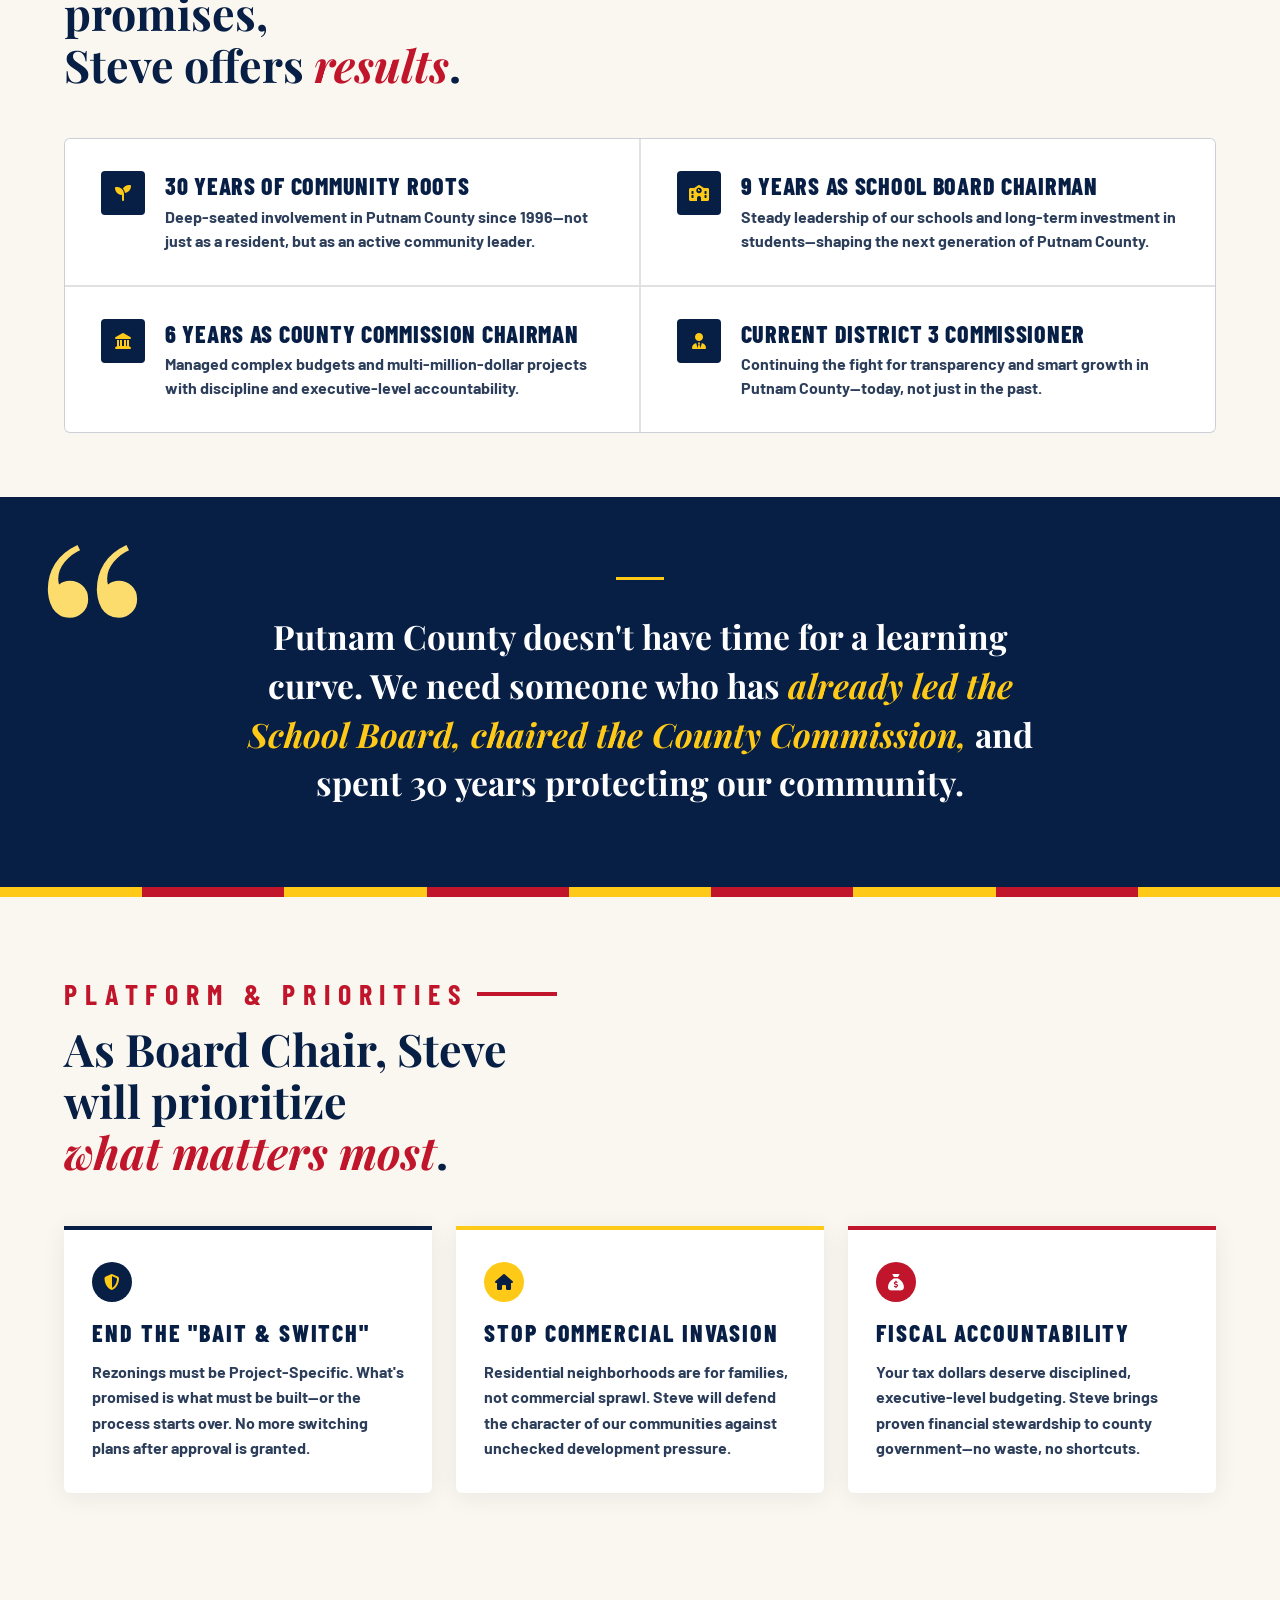
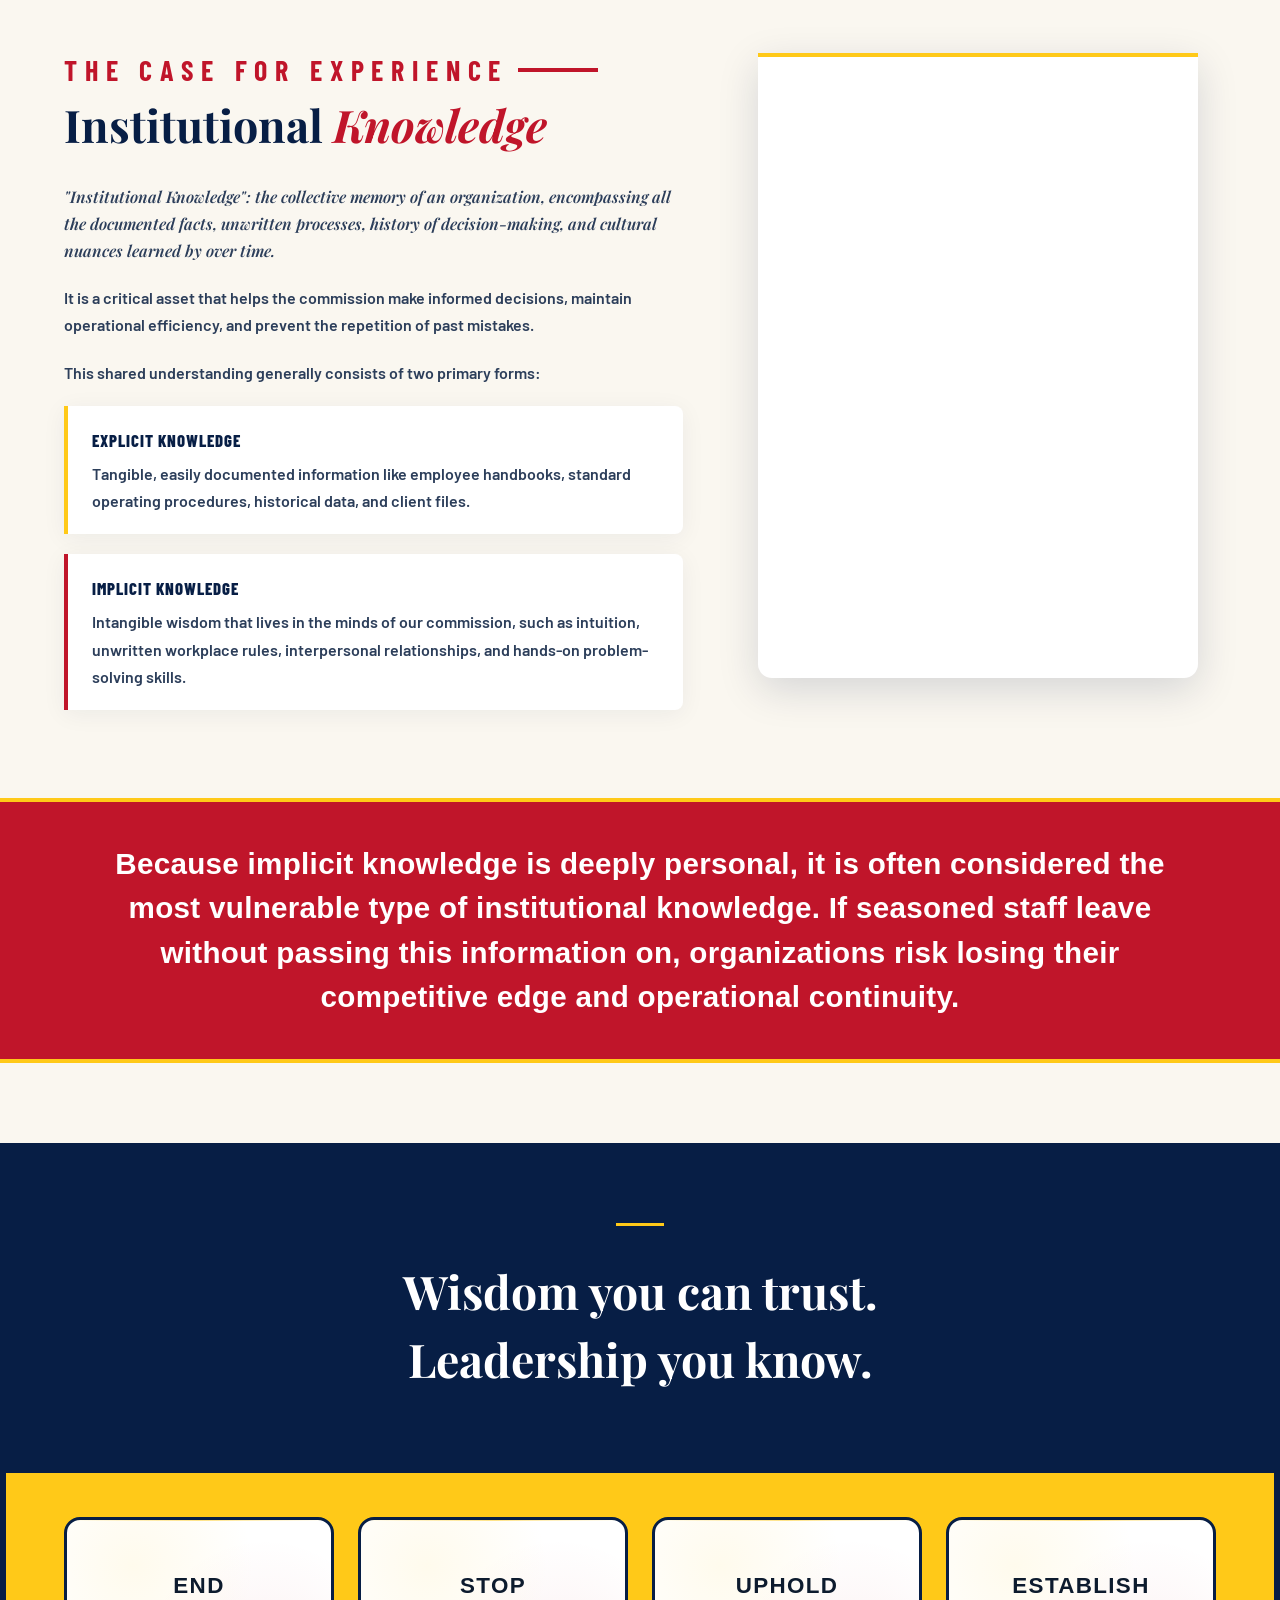
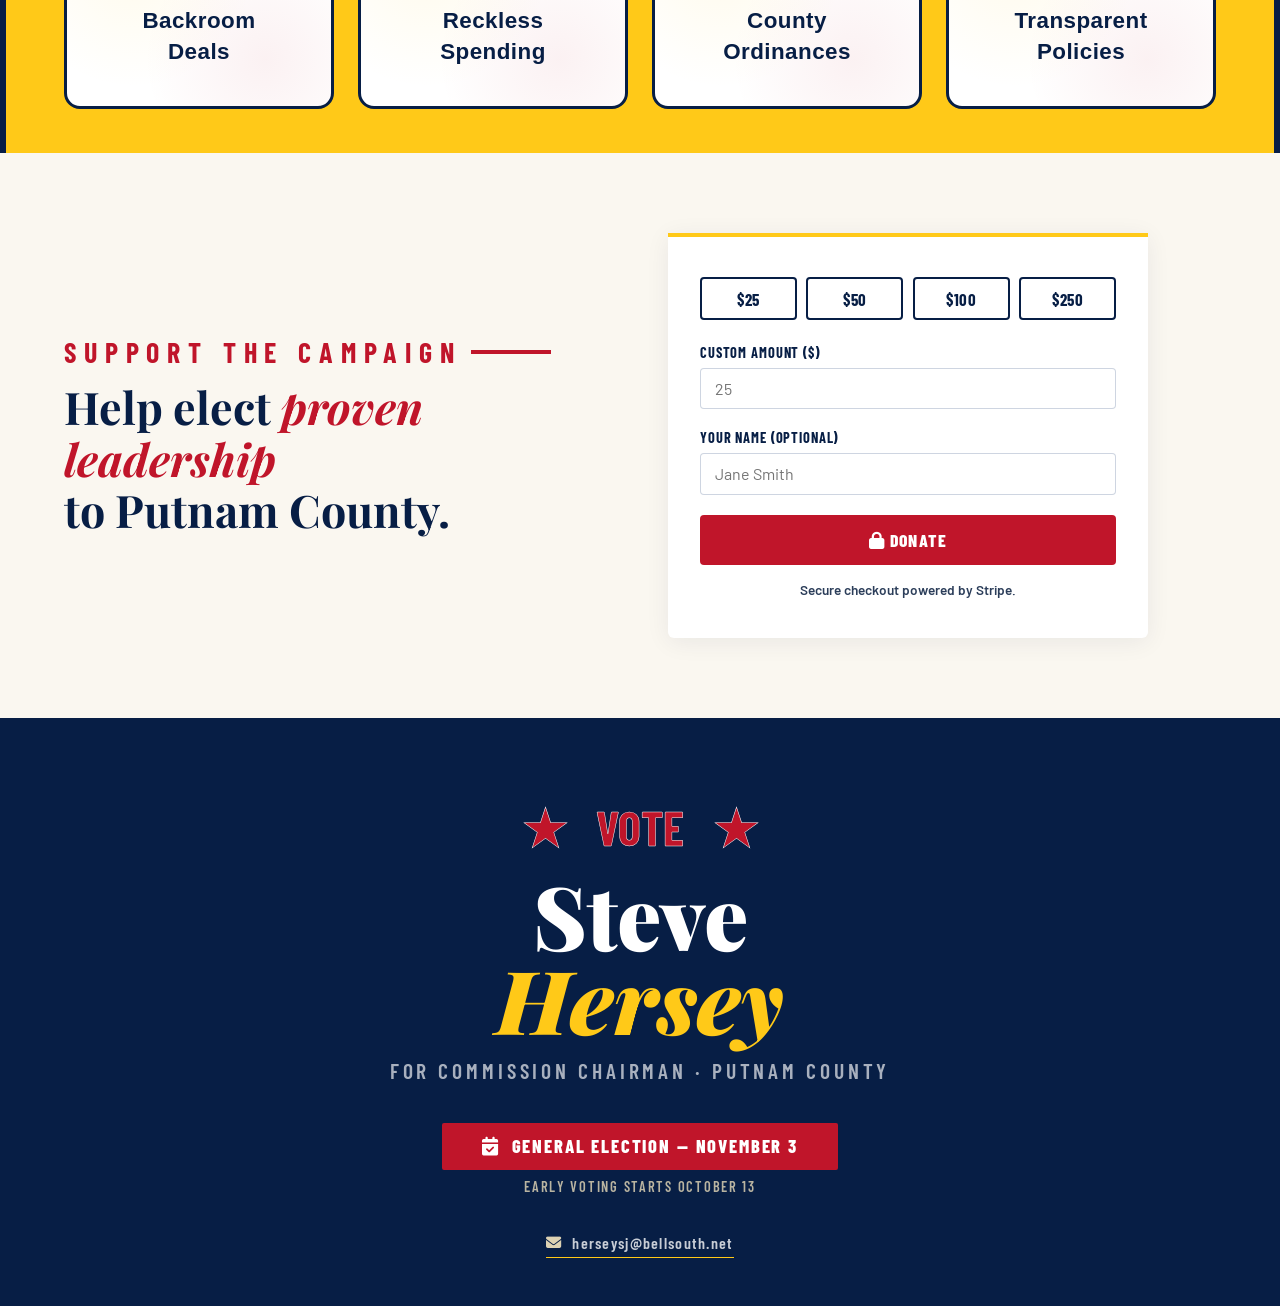
==== commit 8910f2a8: "made text more obvious" ====
--- a/new.html
+++ b/new.html
@@ -306,14 +306,16 @@
 								allowfullscreen="true"
 							></iframe>
 						</div>
-
-						<p class="v2-knowledge__warning">
-							Because implicit knowledge is deeply personal, it is often considered the most vulnerable type of institutional
-							knowledge. If seasoned staff leave without passing this information on, organizations risk losing their
-							competitive edge and operational continuity.
-						</p>
-					</div>
-				</div>
+					</div>
+				</div>
+			</div>
+
+			<div class="v2-knowledge__banner">
+				<p>
+					Because implicit knowledge is deeply personal, it is often considered the most vulnerable type of institutional
+					knowledge. If seasoned staff leave without passing this information on, organizations risk losing their competitive edge
+					and operational continuity.
+				</p>
 			</div>
 		</section>
 
--- a/css/new-style.css
+++ b/css/new-style.css
@@ -761,19 +761,11 @@
 	margin-bottom: 0.35rem;
 }
 
-.v2-knowledge__warning {
-	font-style: italic;
-	color: var(--navy);
-	padding-top: 1.5rem;
-	border-top: 1px solid rgba(11, 47, 107, 0.15);
-}
-
 .v2-knowledge__media {
 	grid-area: media;
 	display: flex;
 	flex-direction: column;
 	align-items: center;
-	gap: 1.5rem;
 }
 
 .v2-knowledge__video-frame {
@@ -794,17 +786,24 @@
 	border-radius: 6px;
 }
 
-.v2-knowledge__media .v2-knowledge__warning {
-	max-width: 440px;
+.v2-knowledge__banner {
 	width: 100%;
-	text-align: left;
-	font-style: normal;
-	font-weight: 600;
-	color: var(--text-mid);
-	font-size: 1rem;
-	line-height: 1.7;
-	padding-top: 0;
-	border-top: none;
+	margin-top: 4rem;
+	padding: 2.5rem clamp(1.25rem, 6vw, 6rem);
+	background: var(--red);
+	border-top: 4px solid var(--gold);
+	border-bottom: 4px solid var(--gold);
+}
+
+.v2-knowledge__banner p {
+	max-width: 1100px;
+	margin: 0 auto;
+	color: var(--white);
+	font-weight: 800;
+	font-size: clamp(1.2rem, 2.5vw, 1.85rem);
+	line-height: 1.5;
+	text-align: center;
+	letter-spacing: 0.01em;
 }
 
 /* ─── FOOTER ─────────────────────────────────────────── */
@@ -1418,8 +1417,9 @@
 		align-items: center;
 	}
 
-	.v2-knowledge__media .v2-knowledge__warning {
-		text-align: left;
+	.v2-knowledge__banner {
+		margin-top: 2.5rem;
+		padding: 2rem 1.25rem;
 	}
 
 	.v2-footer__inner {
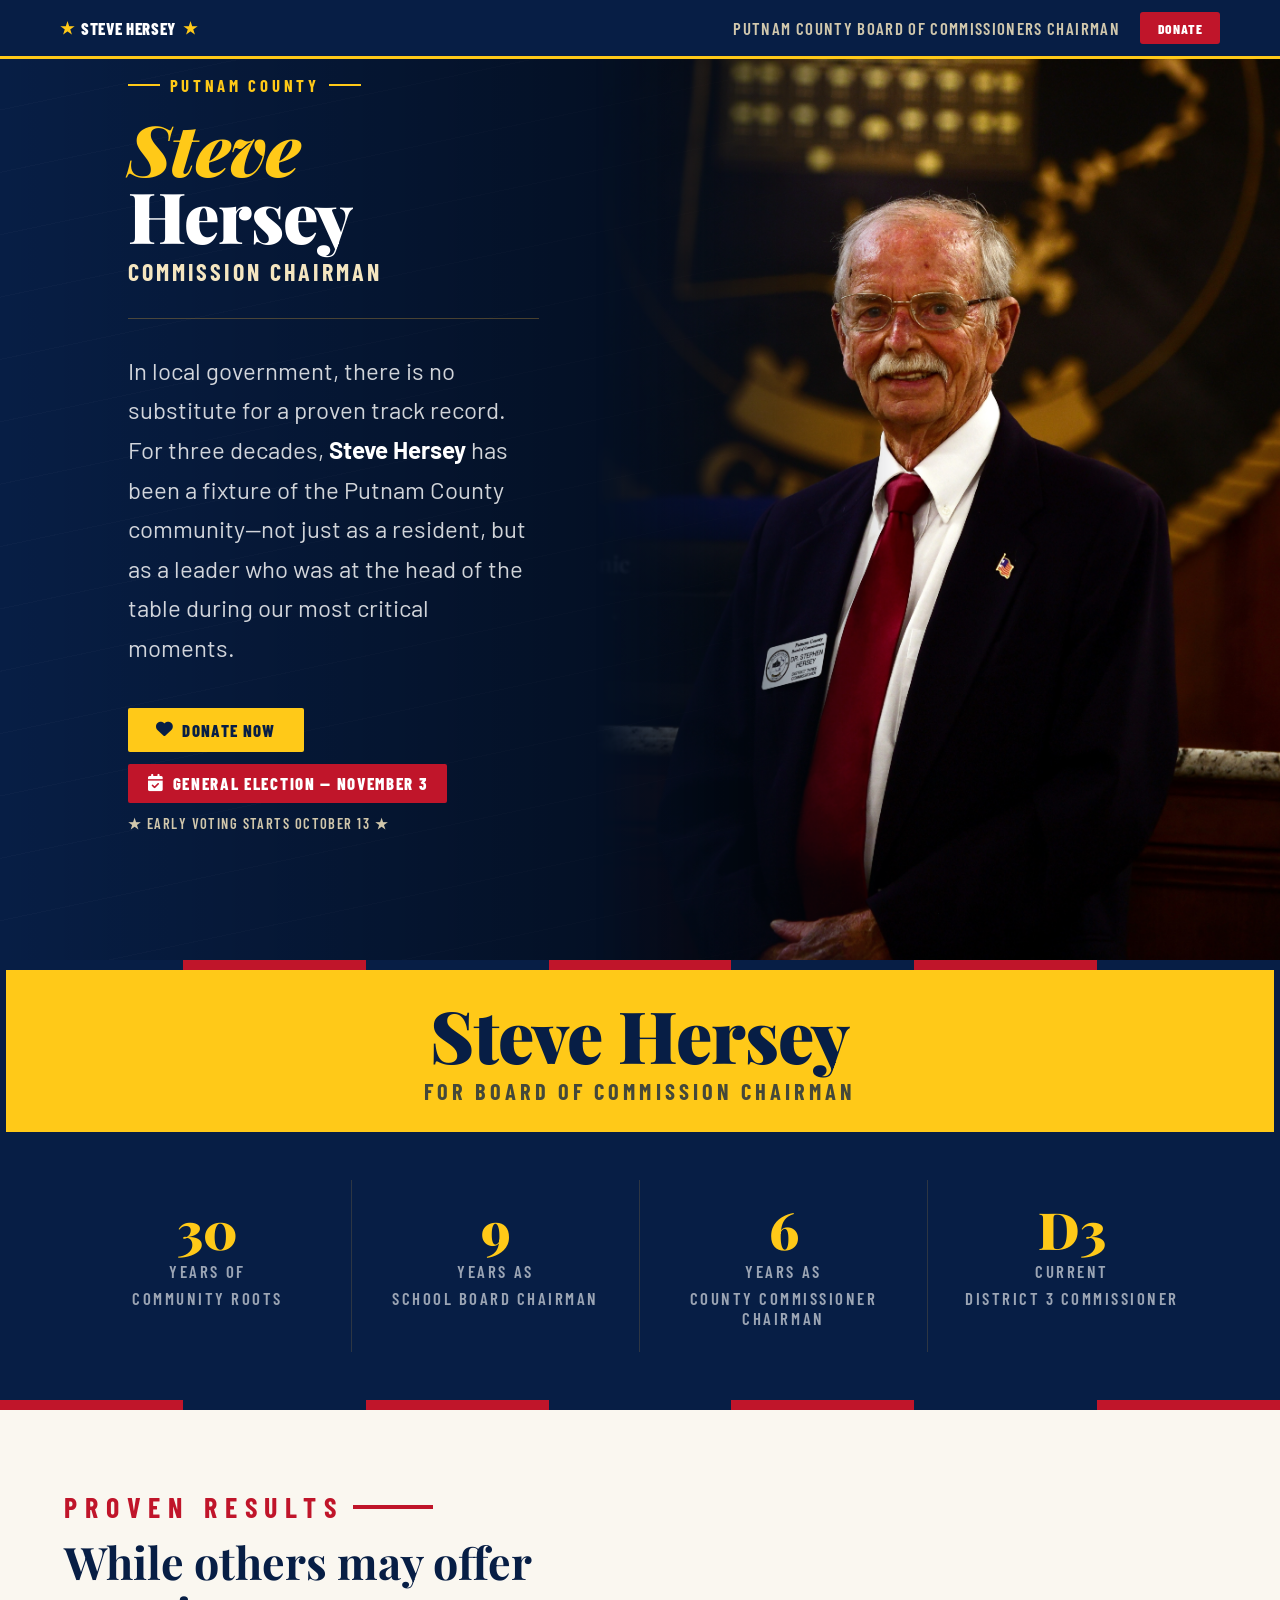
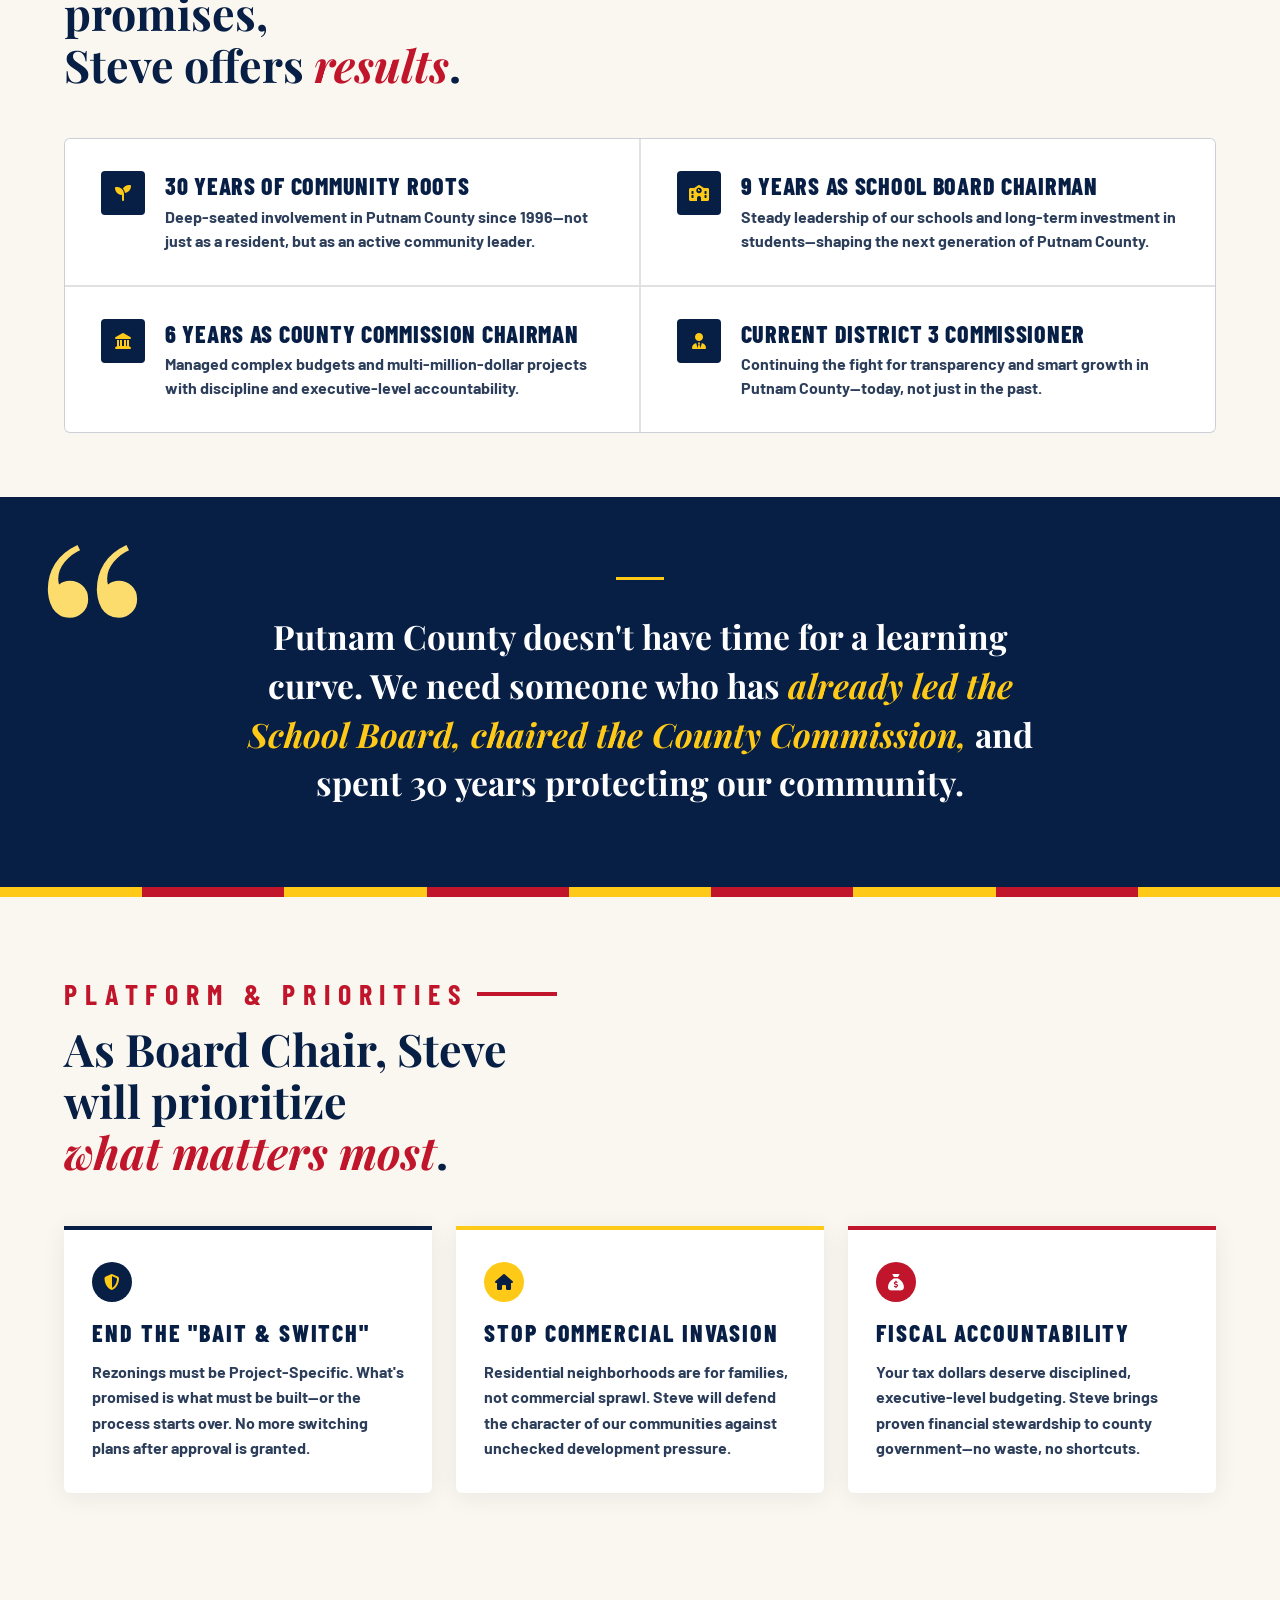
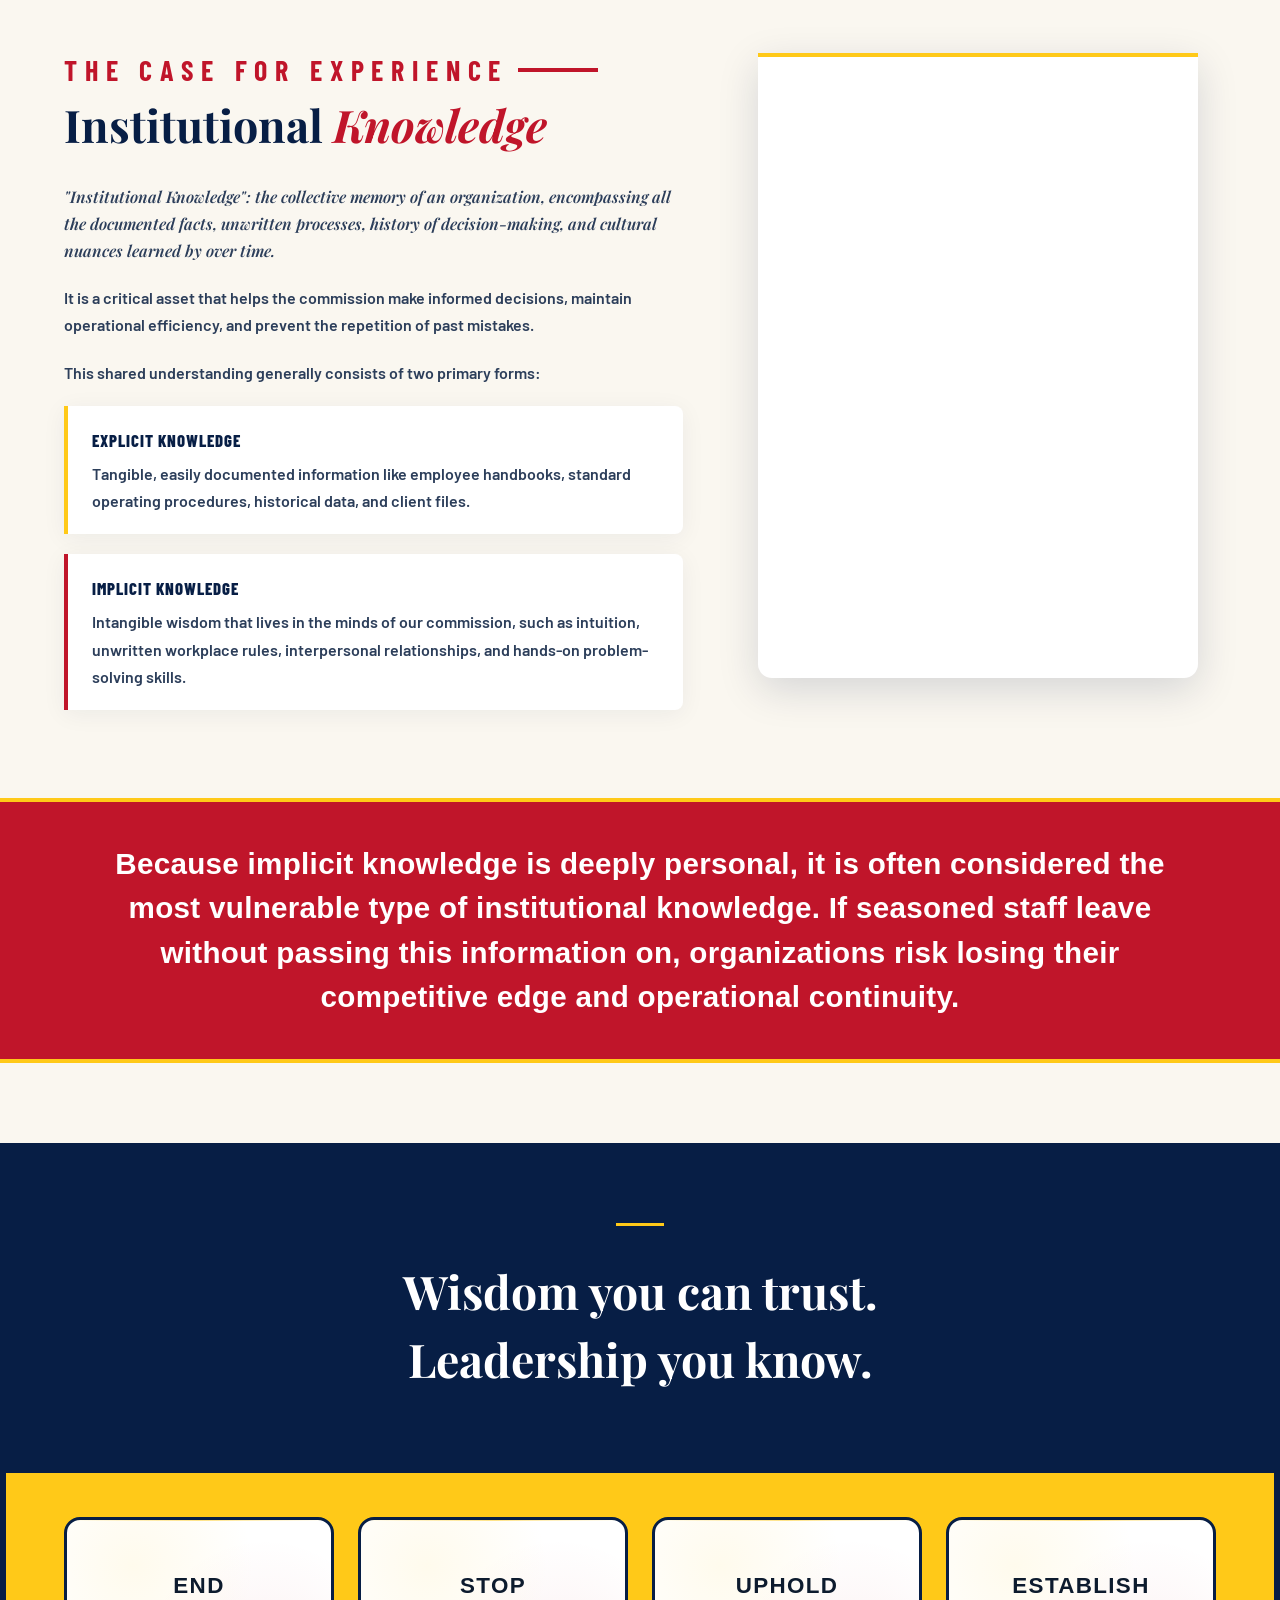
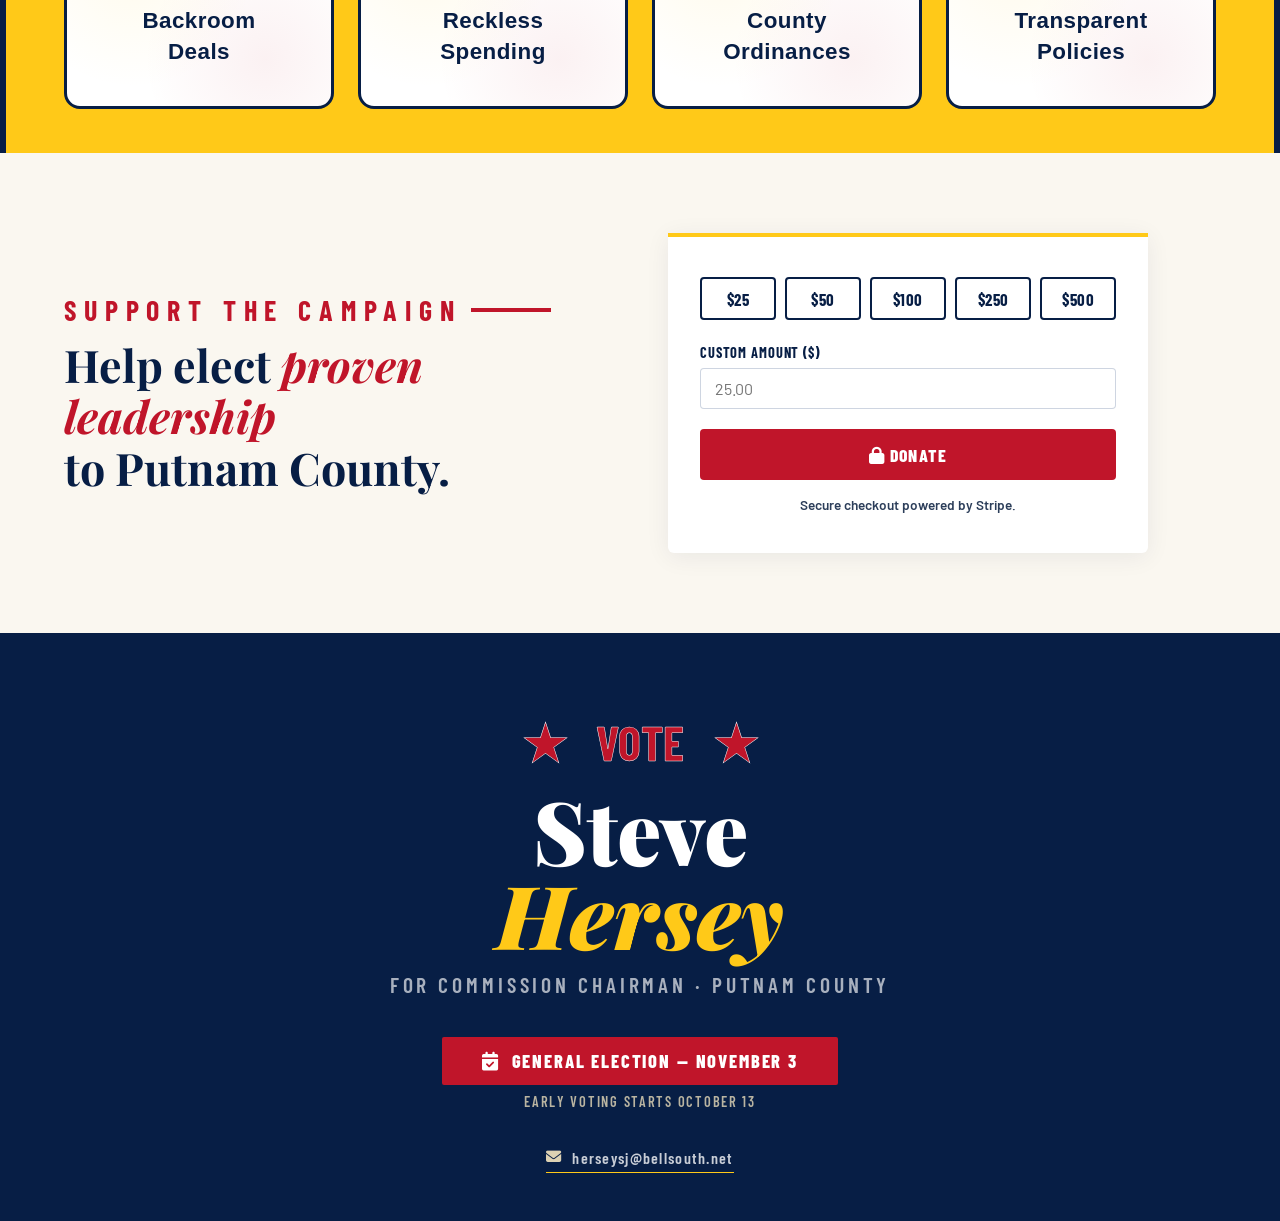
==== commit de93b13d: "updated donation form" ====
--- a/new.html
+++ b/new.html
@@ -371,32 +371,112 @@
 					</div>
 
 					<div class="v2-donate__card">
-						<div id="donateStep1">
-							<div class="v2-donate__presets">
-								<button type="button" class="v2-donate__preset-btn preset-amount-btn" data-amount="25">$25</button>
-								<button type="button" class="v2-donate__preset-btn preset-amount-btn" data-amount="50">$50</button>
-								<button type="button" class="v2-donate__preset-btn preset-amount-btn" data-amount="100">$100</button>
-								<button type="button" class="v2-donate__preset-btn preset-amount-btn" data-amount="250">$250</button>
+						<form id="donateStep1" novalidate>
+							<div id="donateAmountView">
+								<div class="v2-donate__presets">
+									<button type="button" class="v2-donate__preset-btn preset-amount-btn" data-amount="25">$25</button>
+									<button type="button" class="v2-donate__preset-btn preset-amount-btn" data-amount="50">$50</button>
+									<button type="button" class="v2-donate__preset-btn preset-amount-btn" data-amount="100">$100</button>
+									<button type="button" class="v2-donate__preset-btn preset-amount-btn" data-amount="250">$250</button>
+									<button type="button" class="v2-donate__preset-btn preset-amount-btn" data-amount="500">$500</button>
+								</div>
+
+								<div class="v2-donate__field">
+									<label for="donateAmount">Custom Amount ($)</label>
+									<input
+										type="number"
+										id="donateAmount"
+										min="1"
+										max="10000"
+										step="0.01"
+										inputmode="decimal"
+										placeholder="25.00"
+									/>
+								</div>
+								<div id="donateAmountError" class="v2-donate__error is-hidden"></div>
+
+								<button type="button" id="donateAmountSubmitBtn" class="v2-donate__submit-btn">
+									<i class="fa-solid fa-lock"></i> Donate
+								</button>
+								<p class="v2-donate__note">Secure checkout powered by Stripe.</p>
 							</div>
 
-							<div class="v2-donate__field">
-								<label for="donateAmount">Custom Amount ($)</label>
-								<input type="number" id="donateAmount" min="1" max="10000" step="1" placeholder="25" />
+							<div id="donateDetailsView" class="v2-donate__details">
+								<button type="button" id="donateBackToAmountBtn" class="v2-donate__link-btn v2-donate__link-btn--up">
+									<i class="fa-solid fa-chevron-up"></i> Hide details
+								</button>
+								<p class="v2-donate__amount-line" id="donateDetailsAmountLine"></p>
+								<p class="v2-donate__helper-text">
+									Georgia law requires campaigns to collect the following information for every contribution.
+								</p>
+
+								<div class="v2-donate__field">
+									<label for="donateName">Full Name <span class="v2-donate__required">*</span></label>
+									<input type="text" id="donateName" placeholder="Jane Smith" required />
+								</div>
+								<div class="v2-donate__field">
+									<label for="donateAddress">Street Address <span class="v2-donate__required">*</span></label>
+									<input type="text" id="donateAddress" placeholder="123 Main St" required />
+								</div>
+								<div class="v2-donate__field-row">
+									<div class="v2-donate__field v2-donate__field--city">
+										<label for="donateCity">City <span class="v2-donate__required">*</span></label>
+										<input type="text" id="donateCity" placeholder="Eatonton" required />
+									</div>
+									<div class="v2-donate__field v2-donate__field--state">
+										<label for="donateState">State <span class="v2-donate__required">*</span></label>
+										<input type="text" id="donateState" placeholder="GA" maxlength="2" required />
+									</div>
+									<div class="v2-donate__field v2-donate__field--zip">
+										<label for="donateZip">ZIP <span class="v2-donate__required">*</span></label>
+										<input type="text" id="donateZip" placeholder="31024" inputmode="numeric" maxlength="10" required />
+									</div>
+								</div>
+								<div class="v2-donate__field">
+									<label for="donateEmail">Email Address <span class="v2-donate__required">*</span></label>
+									<input type="email" id="donateEmail" placeholder="jane@example.com" required />
+								</div>
+								<div class="v2-donate__field">
+									<label for="donatePhone">Phone Number <span class="v2-donate__required">*</span></label>
+									<input type="tel" id="donatePhone" placeholder="(706) 555-0100" required />
+								</div>
+								<div class="v2-donate__field-row">
+									<div class="v2-donate__field">
+										<label for="donateOccupation">Occupation <span class="v2-donate__required">*</span></label>
+										<input type="text" id="donateOccupation" placeholder="Teacher" required />
+									</div>
+									<div class="v2-donate__field">
+										<label for="donateEmployer">Employer <span class="v2-donate__required">*</span></label>
+										<input
+											type="text"
+											id="donateEmployer"
+											placeholder="Self-Employed / Retired / Company name"
+											required
+										/>
+									</div>
+								</div>
+
+								<label class="v2-donate__checkbox">
+									<input type="checkbox" id="donateCertify" required />
+									<span
+										>I certify that this contribution is made from my own personal funds (not those of another person or
+										entity, and not in the name of another), that I am a U.S. citizen or lawfully admitted permanent
+										resident, and that this contribution does not exceed the limits set by Georgia law.</span
+									>
+								</label>
+								<div id="donateFormError" class="v2-donate__error is-hidden"></div>
+
+								<button
+									type="button"
+									id="donateSubmitBtn"
+									class="v2-donate__submit-btn"
+									data-fallback-url="https://donate.stripe.com/test_3cI3cxfFf3EAbnu45y53O00"
+								>
+									<i class="fa-solid fa-lock"></i> <span id="donateSubmitBtnLabel">Donate</span>
+								</button>
+								<p class="v2-donate__note">Secure checkout powered by Stripe.</p>
 							</div>
-							<div class="v2-donate__field">
-								<label for="donateName">Your Name (optional)</label>
-								<input type="text" id="donateName" placeholder="Jane Smith" />
-							</div>
-
-							<button
-								id="donateSubmitBtn"
-								class="v2-donate__submit-btn"
-								data-fallback-url="https://donate.stripe.com/test_3cI3cxfFf3EAbnu45y53O00"
-							>
-								<i class="fa-solid fa-lock"></i> Donate
-							</button>
-							<p class="v2-donate__note">Secure checkout powered by Stripe.</p>
-						</div>
+						</form>
 
 						<div id="donateStep2" class="is-hidden">
 							<div id="payment-element" class="v2-donate__payment-element"></div>
@@ -406,15 +486,28 @@
 							<div id="donatePaymentMessage" class="v2-donate__message"></div>
 							<button type="button" id="donateChangeAmountBtn" class="v2-donate__link-btn">Change amount</button>
 						</div>
-
-						<div id="donateSuccess" class="is-hidden v2-donate__success">
-							<i class="fa-solid fa-circle-check"></i>
-							<p>Thank you for your donation!</p>
-						</div>
 					</div>
 				</div>
 			</div>
 		</section>
+
+		<div class="v2-modal" id="donateThankYouModal" aria-hidden="true">
+			<div class="v2-modal__overlay" data-modal-dismiss></div>
+			<div class="v2-modal__dialog" role="dialog" aria-modal="true" aria-labelledby="donateThankYouLabel">
+				<button type="button" class="v2-modal__close" data-modal-dismiss aria-label="Close">&times;</button>
+				<div class="v2-modal__body">
+					<i class="fa-solid fa-circle-check v2-modal__icon"></i>
+					<h3 id="donateThankYouLabel">Thank You!</h3>
+					<p>Your contribution to Steve Hersey for Putnam County Commission Chairman is confirmed.</p>
+					<p class="v2-modal__amount-line" id="donateThankYouAmountLine"></p>
+					<p class="v2-modal__fine-print">
+						A receipt has been emailed to you. It's contributors like you who make this campaign possible—thank you for standing
+						with Steve.
+					</p>
+					<button type="button" class="v2-donate__submit-btn" data-modal-dismiss>Close</button>
+				</div>
+			</div>
+		</div>
 
 		<footer class="v2-footer">
 			<div class="v2-footer__inner">
@@ -442,49 +535,246 @@
 		</footer>
 
 		<script>
+			(function setupDonateModal() {
+				const modalEl = document.getElementById("donateThankYouModal");
+				if (!modalEl) return;
+
+				let lastFocused = null;
+
+				function showModal() {
+					lastFocused = document.activeElement;
+					modalEl.classList.add("is-open");
+					modalEl.setAttribute("aria-hidden", "false");
+					document.body.classList.add("v2-modal-open");
+					const closeBtn = modalEl.querySelector(".v2-modal__close");
+					if (closeBtn) closeBtn.focus();
+				}
+
+				function hideModal() {
+					modalEl.classList.remove("is-open");
+					modalEl.setAttribute("aria-hidden", "true");
+					document.body.classList.remove("v2-modal-open");
+					if (lastFocused && typeof lastFocused.focus === "function") lastFocused.focus();
+				}
+
+				modalEl.querySelectorAll("[data-modal-dismiss]").forEach(function (el) {
+					el.addEventListener("click", hideModal);
+				});
+
+				document.addEventListener("keydown", function (e) {
+					if (e.key === "Escape" && modalEl.classList.contains("is-open")) hideModal();
+				});
+
+				window.__donateThankYouModal = { show: showModal, hide: hideModal };
+			})();
+
 			(function setupDonateHandler() {
 				const STRIPE_PUBLISHABLE_KEY =
-					"pk_test_51TwSeBRw28WqHOPyUBbMjTasmY6xkimfW6qmufkid8ay2IDIoOQDoGxNtoXDP2F8k7WtY0F9QVBRk4ebejcQrqo300kB28IACs";
-				const RESET_DELAY_MS = 20000;
+					"pk_test_51TyVGmFnsoPqjuysalV3MgoxdvR2MmGkzBm8jSAOZzErblsPXk3r4KEhltDu5Lw7P3R6g03TqRAiApbKoJwB2Be800njwcM7Rb";
 				const MAX_AMOUNT_DOLLARS = 10000;
 
 				const isLocal = ["127.0.0.1", "localhost"].includes(window.location.hostname);
 				const BACKEND_BASE_URL = isLocal ? "http://127.0.0.1:7070" : "https://api.votestevehersey.com";
-				const CANDIDATE_PATH = "/api/candidate-b/create-payment-intent";
-				const REQUEST_TIMEOUT_MS = 4000;
+				const CANDIDATE_PATH = "/api/steve/create-payment-intent";
+				const REQUEST_TIMEOUT_MS = 10000;
 
 				const amountInput = document.getElementById("donateAmount");
 				const nameInput = document.getElementById("donateName");
+				const addressInput = document.getElementById("donateAddress");
+				const cityInput = document.getElementById("donateCity");
+				const stateInput = document.getElementById("donateState");
+				const zipInput = document.getElementById("donateZip");
+				const emailInput = document.getElementById("donateEmail");
+				const phoneInput = document.getElementById("donatePhone");
+				const occupationInput = document.getElementById("donateOccupation");
+				const employerInput = document.getElementById("donateEmployer");
+				const certifyInput = document.getElementById("donateCertify");
+				const formErrorEl = document.getElementById("donateFormError");
+				const amountErrorEl = document.getElementById("donateAmountError");
+				const amountSubmitBtn = document.getElementById("donateAmountSubmitBtn");
+				const detailsView = document.getElementById("donateDetailsView");
+				const backToAmountBtn = document.getElementById("donateBackToAmountBtn");
+				const detailsAmountLine = document.getElementById("donateDetailsAmountLine");
 				const submitBtn = document.getElementById("donateSubmitBtn");
+				const submitBtnLabel = document.getElementById("donateSubmitBtnLabel");
 				const step1 = document.getElementById("donateStep1");
 				const step2 = document.getElementById("donateStep2");
-				const successEl = document.getElementById("donateSuccess");
 				const confirmBtn = document.getElementById("donateConfirmBtn");
 				const confirmBtnLabel = document.getElementById("donateConfirmBtnLabel");
 				const messageEl = document.getElementById("donatePaymentMessage");
 				const paymentElementMount = document.getElementById("payment-element");
 				const changeAmountBtn = document.getElementById("donateChangeAmountBtn");
+				const thankYouAmountLine = document.getElementById("donateThankYouAmountLine");
 
 				if (!amountInput || !submitBtn || !step1 || !step2) {
 					return;
 				}
 
+				function formatPhoneNumber(digits) {
+					digits = digits.slice(0, 10);
+					const len = digits.length;
+					if (len === 0) return "";
+					if (len < 4) return "(" + digits;
+					if (len < 7) return "(" + digits.slice(0, 3) + ") " + digits.slice(3);
+					return "(" + digits.slice(0, 3) + ") " + digits.slice(3, 6) + " " + digits.slice(6);
+				}
+
+				function setupPhoneMask(formEl) {
+					formEl.querySelectorAll('input[type="tel"]').forEach(function (field) {
+						field.addEventListener("input", function () {
+							const digits = field.value.replace(/\D/g, "");
+							field.value = formatPhoneNumber(digits);
+						});
+					});
+				}
+
+				setupPhoneMask(step1);
+
+				function getContributorInfo() {
+					if (formErrorEl) {
+						formErrorEl.classList.add("is-hidden");
+						formErrorEl.textContent = "";
+					}
+
+					if (typeof step1.reportValidity === "function" && !step1.reportValidity()) {
+						return null;
+					}
+
+					if (certifyInput && !certifyInput.checked) {
+						if (formErrorEl) {
+							formErrorEl.textContent = "Please check the certification box to continue.";
+							formErrorEl.classList.remove("is-hidden");
+						}
+						certifyInput.focus();
+						return null;
+					}
+
+					return {
+						donorName: nameInput ? nameInput.value.trim() : "",
+						address: addressInput ? addressInput.value.trim() : "",
+						city: cityInput ? cityInput.value.trim() : "",
+						state: stateInput ? stateInput.value.trim().toUpperCase() : "",
+						zip: zipInput ? zipInput.value.trim() : "",
+						email: emailInput ? emailInput.value.trim() : "",
+						phone: phoneInput ? phoneInput.value.trim() : "",
+						occupation: occupationInput ? occupationInput.value.trim() : "",
+						employer: employerInput ? employerInput.value.trim() : "",
+					};
+				}
+
+				function collapseDetails() {
+					if (detailsView) detailsView.classList.remove("is-open");
+				}
+
+				function updateSubmitLabel(dollars) {
+					if (submitBtnLabel) {
+						submitBtnLabel.textContent = "Donate $" + dollars.toFixed(2);
+					}
+				}
+
+				function revealDetails(dollars) {
+					if (detailsAmountLine) {
+						detailsAmountLine.textContent = "Contributing $" + dollars.toFixed(2);
+					}
+					updateSubmitLabel(dollars);
+					if (detailsView) detailsView.classList.add("is-open");
+				}
+
+				function setActivePreset(amount) {
+					document.querySelectorAll(".preset-amount-btn").forEach(function (btn) {
+						btn.classList.toggle("active", parseFloat(btn.getAttribute("data-amount")) === amount);
+					});
+				}
+
+				function clearAmountError() {
+					if (amountErrorEl) {
+						amountErrorEl.textContent = "";
+						amountErrorEl.classList.add("is-hidden");
+					}
+				}
+
+				function confirmAmount(dollars) {
+					if (!isNaN(dollars)) {
+						dollars = Math.round(dollars * 100) / 100;
+					}
+					if (isNaN(dollars) || dollars < 1 || dollars > MAX_AMOUNT_DOLLARS) {
+						if (amountErrorEl) {
+							amountErrorEl.textContent =
+								"Please choose or enter a contribution amount between $1 and $" + MAX_AMOUNT_DOLLARS.toLocaleString() + ".";
+							amountErrorEl.classList.remove("is-hidden");
+						}
+						amountInput.focus();
+						return false;
+					}
+					amountInput.value = dollars;
+					clearAmountError();
+					revealDetails(dollars);
+					return true;
+				}
+
 				amountInput.addEventListener("keydown", function (e) {
-					if (e.key === "-" || e.key === "+" || e.key === "e" || e.key === "E") {
+					if (["-", "+", "e", "E"].includes(e.key)) {
 						e.preventDefault();
+						return;
+					}
+					if (e.key === "." && amountInput.value.includes(".")) {
+						e.preventDefault();
 					}
 				});
 
 				amountInput.addEventListener("input", function () {
+					setActivePreset(NaN);
+					clearAmountError();
 					if (amountInput.value === "") return;
-					const val = parseFloat(amountInput.value);
+
+					let raw = amountInput.value.replace(/[^\d.]/g, "");
+					const firstDot = raw.indexOf(".");
+					if (firstDot !== -1) {
+						raw = raw.slice(0, firstDot + 1) + raw.slice(firstDot + 1).replace(/\./g, "");
+						const [whole, cents] = raw.split(".");
+						raw = whole + "." + cents.slice(0, 2);
+					}
+					if (raw !== amountInput.value) amountInput.value = raw;
+					if (raw === "" || raw === ".") return;
+
+					let val = Number(raw);
 					if (isNaN(val)) return;
-					if (val < 0) {
-						amountInput.value = 0;
-					} else if (val > MAX_AMOUNT_DOLLARS) {
-						amountInput.value = MAX_AMOUNT_DOLLARS;
+					if (val > MAX_AMOUNT_DOLLARS) {
+						val = MAX_AMOUNT_DOLLARS;
+						amountInput.value = val;
+					}
+
+					if (detailsView && detailsView.classList.contains("is-open") && val >= 1) {
+						if (detailsAmountLine) {
+							detailsAmountLine.textContent = "Contributing $" + val.toFixed(2);
+						}
+						updateSubmitLabel(val);
 					}
 				});
+
+				amountInput.addEventListener("blur", function () {
+					if (amountInput.value === "" && detailsView && detailsView.classList.contains("is-open")) {
+						collapseDetails();
+					}
+				});
+
+				document.querySelectorAll(".preset-amount-btn").forEach(function (btn) {
+					btn.addEventListener("click", function () {
+						const amount = parseFloat(btn.getAttribute("data-amount"));
+						setActivePreset(amount);
+						confirmAmount(amount);
+					});
+				});
+
+				if (amountSubmitBtn) {
+					amountSubmitBtn.addEventListener("click", function () {
+						confirmAmount(parseFloat(amountInput.value));
+					});
+				}
+
+				if (backToAmountBtn) {
+					backToAmountBtn.addEventListener("click", collapseDetails);
+				}
 
 				let stripe;
 				let elements;
@@ -525,19 +815,26 @@
 				}
 
 				function resetForm() {
-					amountInput.value = "";
-					if (nameInput) nameInput.value = "";
+					step1.reset();
 					if (messageEl) messageEl.textContent = "";
+					if (formErrorEl) {
+						formErrorEl.textContent = "";
+						formErrorEl.classList.add("is-hidden");
+					}
 					if (paymentElementMount) paymentElementMount.innerHTML = "";
 					if (confirmBtn) confirmBtn.disabled = false;
 					stripe = undefined;
 					elements = undefined;
-					successEl.classList.add("is-hidden");
 					step2.classList.add("is-hidden");
 					step1.classList.remove("is-hidden");
-				}
-
-				async function startPayment(dollars) {
+					setActivePreset(NaN);
+					collapseDetails();
+				}
+
+				async function startPayment(dollars, contributor) {
+					if (!isNaN(dollars)) {
+						dollars = Math.round(dollars * 100) / 100;
+					}
 					if (isNaN(dollars) || dollars < 1) {
 						amountInput.focus();
 						return;
@@ -568,7 +865,15 @@
 							headers: { "Content-Type": "application/json" },
 							body: JSON.stringify({
 								amountCents: amountCents,
-								donorName: nameInput ? nameInput.value : undefined,
+								donorName: contributor.donorName,
+								address: contributor.address,
+								city: contributor.city,
+								state: contributor.state,
+								zip: contributor.zip,
+								email: contributor.email,
+								phone: contributor.phone,
+								occupation: contributor.occupation,
+								employer: contributor.employer,
 							}),
 							signal: controller.signal,
 						});
@@ -602,15 +907,13 @@
 					}
 				}
 
-				document.querySelectorAll(".preset-amount-btn").forEach(function (btn) {
-					btn.addEventListener("click", function () {
-						startPayment(parseFloat(btn.getAttribute("data-amount")));
-					});
-				});
-
 				submitBtn.addEventListener("click", function (e) {
 					e.preventDefault();
-					startPayment(parseFloat(amountInput.value));
+					const contributor = getContributorInfo();
+					if (!contributor) {
+						return;
+					}
+					startPayment(parseFloat(amountInput.value), contributor);
 				});
 
 				if (confirmBtn) {
@@ -636,9 +939,14 @@
 						}
 
 						if (paymentIntent && paymentIntent.status === "succeeded") {
-							step2.classList.add("is-hidden");
-							successEl.classList.remove("is-hidden");
-							setTimeout(resetForm, RESET_DELAY_MS);
+							const paidDollars = (paymentIntent.amount / 100).toFixed(2);
+							if (thankYouAmountLine) {
+								thankYouAmountLine.textContent = "Amount: $" + paidDollars;
+							}
+							resetForm();
+							if (window.__donateThankYouModal) {
+								window.__donateThankYouModal.show();
+							}
 						} else {
 							confirmBtn.disabled = false;
 						}
--- a/css/new-style.css
+++ b/css/new-style.css
@@ -1104,7 +1104,7 @@
 
 .v2-donate__presets {
 	display: grid;
-	grid-template-columns: repeat(4, 1fr);
+	grid-template-columns: repeat(auto-fit, minmax(72px, 1fr));
 	gap: 0.6rem;
 	margin-bottom: 1.5rem;
 }
@@ -1130,6 +1130,11 @@
 	color: var(--white);
 }
 
+.v2-donate__preset-btn.active {
+	background: var(--navy);
+	color: var(--white);
+}
+
 .v2-donate__field {
 	margin-bottom: 1.25rem;
 }
@@ -1160,6 +1165,98 @@
 	outline: none;
 	border-color: var(--navy);
 	box-shadow: 0 0 0 3px rgba(11, 47, 107, 0.12);
+}
+
+/* Field rows — city/state/zip, occupation/employer */
+.v2-donate__field-row {
+	display: grid;
+	grid-template-columns: 2fr 1fr 1.3fr;
+	gap: 0.75rem;
+	margin-bottom: 1.25rem;
+}
+
+.v2-donate__field-row .v2-donate__field {
+	margin-bottom: 0;
+}
+
+.v2-donate__field-row:has(#donateOccupation) {
+	grid-template-columns: 1fr 1fr;
+}
+
+.v2-donate__required {
+	color: var(--red);
+}
+
+.v2-donate__helper-text {
+	font-family: "Barlow", sans-serif;
+	font-size: 0.85rem;
+	font-weight: 600;
+	color: var(--text-mid);
+	margin-bottom: 1rem;
+}
+
+.v2-donate__amount-line {
+	font-family: "Barlow Condensed", sans-serif;
+	font-weight: 700;
+	font-size: 1.1rem;
+	color: var(--navy);
+	margin-bottom: 0.5rem;
+}
+
+.v2-donate__error {
+	font-family: "Barlow", sans-serif;
+	font-size: 0.85rem;
+	font-weight: 600;
+	color: var(--red);
+	margin-bottom: 0.75rem;
+}
+
+.v2-donate__error.is-hidden {
+	display: none;
+}
+
+/* Details view — collapsed until an amount is picked, then opens */
+.v2-donate__details {
+	max-height: 0;
+	overflow: hidden;
+	opacity: 0;
+	transition:
+		max-height 0.3s ease,
+		opacity 0.25s ease,
+		margin 0.3s ease;
+}
+
+.v2-donate__details.is-open {
+	max-height: 2400px;
+	opacity: 1;
+	margin-top: 1.25rem;
+	padding-top: 1.25rem;
+	border-top: 1px solid rgba(11, 47, 107, 0.15);
+}
+
+.v2-donate__link-btn--up i {
+	margin-right: 0.4rem;
+}
+
+/* Certify checkbox */
+.v2-donate__checkbox {
+	display: flex;
+	align-items: flex-start;
+	gap: 0.6rem;
+	font-family: "Barlow", sans-serif;
+	font-size: 0.8rem;
+	line-height: 1.4;
+	color: var(--text-mid);
+	margin-bottom: 1rem;
+	cursor: pointer;
+}
+
+.v2-donate__checkbox input[type="checkbox"] {
+	flex: 0 0 auto;
+	width: 16px;
+	height: 16px;
+	margin-top: 2px;
+	accent-color: var(--navy);
 }
 
 .v2-donate__submit-btn {
@@ -1273,6 +1370,129 @@
 	.v2-donate__presets {
 		grid-template-columns: repeat(2, 1fr);
 	}
+
+	.v2-donate__field-row {
+		grid-template-columns: 1fr;
+		gap: 1.25rem;
+	}
+
+	.v2-donate__field-row:has(#donateOccupation) {
+		grid-template-columns: 1fr;
+	}
+}
+
+/* ─── THANK-YOU MODAL ─────────────────────────────────
+   Framework-free equivalent of a Bootstrap modal, styled to
+   match the rest of the v2- system (gold top rule, Playfair
+   headline, navy/red/gold palette). */
+.v2-modal {
+	position: fixed;
+	inset: 0;
+	z-index: 1000;
+	display: none;
+	align-items: center;
+	justify-content: center;
+	padding: 1.25rem;
+}
+
+.v2-modal.is-open {
+	display: flex;
+}
+
+.v2-modal__overlay {
+	position: absolute;
+	inset: 0;
+	background: rgba(7, 30, 69, 0.65);
+}
+
+.v2-modal__dialog {
+	position: relative;
+	background: var(--white);
+	border-top: 4px solid var(--gold);
+	border-radius: 0 0 6px 6px;
+	max-width: 460px;
+	width: 100%;
+	box-shadow: 0 12px 40px rgba(7, 30, 69, 0.25);
+	animation: v2-modal-in 0.2s ease-out;
+}
+
+@keyframes v2-modal-in {
+	from {
+		opacity: 0;
+		transform: translateY(12px) scale(0.98);
+	}
+	to {
+		opacity: 1;
+		transform: translateY(0) scale(1);
+	}
+}
+
+.v2-modal__close {
+	position: absolute;
+	top: 0.75rem;
+	right: 0.9rem;
+	background: none;
+	border: none;
+	font-size: 1.5rem;
+	line-height: 1;
+	color: var(--text-mid);
+	opacity: 0.6;
+	cursor: pointer;
+}
+
+.v2-modal__close:hover {
+	opacity: 1;
+	color: var(--navy);
+}
+
+.v2-modal__body {
+	padding: 2.5rem 2rem 2rem;
+	text-align: center;
+}
+
+.v2-modal__icon {
+	font-size: 2.5rem;
+	color: var(--gold-bright);
+	margin-bottom: 0.75rem;
+	display: block;
+}
+
+.v2-modal__body h3 {
+	font-family: "Playfair Display", serif;
+	font-weight: 900;
+	font-size: 1.5rem;
+	color: var(--navy);
+	margin-bottom: 0.5rem;
+}
+
+.v2-modal__body p {
+	font-family: "Barlow", sans-serif;
+	font-size: 1rem;
+	color: var(--text-dark);
+	margin-bottom: 0.4rem;
+}
+
+.v2-modal__amount-line {
+	font-family: "Barlow Condensed", sans-serif;
+	font-weight: 700;
+	color: var(--navy);
+	margin-bottom: 1.25rem !important;
+}
+
+.v2-modal__fine-print {
+	font-size: 0.82rem;
+	font-weight: 600;
+	color: var(--text-mid);
+	margin-bottom: 1.5rem !important;
+}
+
+.v2-modal__body .v2-donate__submit-btn {
+	width: auto;
+	padding: 0.7rem 2rem;
+}
+
+body.v2-modal-open {
+	overflow: hidden;
 }
 
 /* RESPONSIVE */
